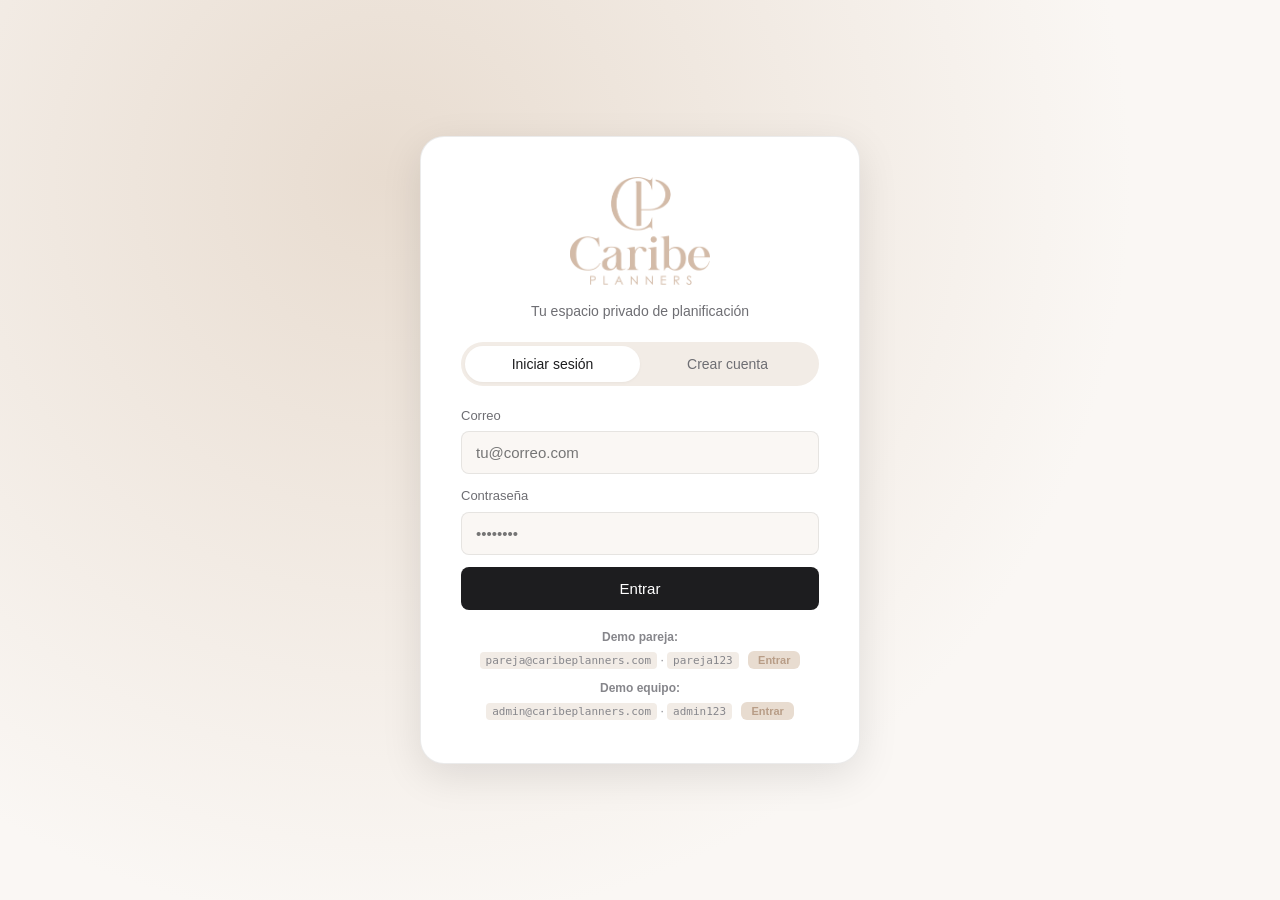
==== index.html @ 8874ba78 "Add files via upload" ====
<!DOCTYPE html>
<html lang="es">
<head>
<meta charset="UTF-8">
<meta name="viewport" content="width=device-width,initial-scale=1.0">
<title>CaribePlanners</title>
<style>
:root{--primary:#D3BBA8;--primary-dark:#B89D87;--primary-light:#E8DCD0;--bg:#FAF7F4;--bg-alt:#F2ECE6;--text:#1D1D1F;--text-sec:#6E6E73;--text-ter:#86868B;--border:rgba(0,0,0,.08);--danger:#FF3B30;--shadow-sm:0 1px 3px rgba(0,0,0,.04);--shadow-lg:0 12px 40px rgba(0,0,0,.1);--radius:16px;--font:-apple-system,BlinkMacSystemFont,'SF Pro Display','Segoe UI',sans-serif;--ease:cubic-bezier(.25,.1,.25,1)}
*{margin:0;padding:0;box-sizing:border-box}
body{font-family:var(--font);background:var(--bg);color:var(--text);-webkit-font-smoothing:antialiased;line-height:1.5}
.hidden{display:none!important}
.auth-wrap{min-height:100vh;display:flex;align-items:center;justify-content:center;padding:24px;background:radial-gradient(circle at 30% 20%,var(--primary-light),var(--bg) 65%)}
.auth-card{background:#fff;border-radius:24px;box-shadow:var(--shadow-lg);padding:40px;width:100%;max-width:440px;border:1px solid var(--border)}
.brand-logo{display:flex;justify-content:center;margin-bottom:16px}
.brand-logo img{max-width:140px;width:100%;height:auto;display:block}
.brand-logo .fb{font-size:22px;font-weight:600;letter-spacing:-.02em;text-align:center}
.brand-logo .fb span{color:var(--primary-dark)}
.tagline{font-size:14px;color:var(--text-sec);text-align:center;margin-bottom:20px}
.tabs{display:flex;background:var(--bg-alt);padding:4px;border-radius:980px;margin-bottom:20px}
.tabs button{flex:1;padding:10px;border:none;background:transparent;border-radius:980px;font-size:14px;font-weight:500;cursor:pointer;color:var(--text-sec);font-family:var(--font);transition:all .25s var(--ease)}
.tabs button.active{background:#fff;color:var(--text);box-shadow:var(--shadow-sm)}
.field{margin-bottom:12px}
.field label{display:block;font-size:13px;font-weight:500;color:var(--text-sec);margin-bottom:6px}
.field input{width:100%;padding:12px 14px;border:1px solid var(--border);border-radius:8px;font-size:15px;font-family:var(--font);background:var(--bg);color:var(--text)}
.field input:focus{outline:none;border-color:var(--primary-dark);box-shadow:0 0 0 3px rgba(211,187,168,.25);background:#fff}
.btn{width:100%;padding:13px;background:var(--text);color:#fff;border:none;border-radius:8px;font-size:15px;font-weight:500;cursor:pointer;font-family:var(--font);transition:.2s}
.btn:hover{transform:translateY(-1px);opacity:.92}
.btn-sec{background:transparent;color:var(--text);border:1px solid var(--border)}
.socials{display:flex;flex-direction:column;gap:10px;margin-bottom:14px}
.btn-soc{display:flex;align-items:center;justify-content:center;gap:10px;width:100%;padding:12px;border:1px solid var(--border);border-radius:8px;background:#fff;color:var(--text);font-size:15px;font-weight:500;font-family:var(--font);cursor:pointer}
.btn-soc:hover{background:var(--bg-alt)}
.btn-soc.apple{background:var(--text);color:#fff;border-color:var(--text)}
.btn-soc.apple:hover{background:#000}
.btn-soc svg{width:18px;height:18px}
.divider{display:flex;align-items:center;gap:12px;margin:14px 0;color:var(--text-ter);font-size:11px;letter-spacing:.08em;text-transform:uppercase}
.divider::before,.divider::after{content:'';flex:1;height:1px;background:var(--border)}
.err{background:#FFEBE9;color:var(--danger);padding:10px 14px;border-radius:8px;font-size:13px;margin-bottom:12px;display:none}
.err.show{display:block}
.hint{text-align:center;font-size:12px;color:var(--text-ter);margin-top:16px;line-height:1.9}
.hint code{background:var(--bg-alt);padding:2px 6px;border-radius:4px;font-family:monospace;font-size:11px}
.hint .demo{background:var(--primary-light);color:var(--primary-dark);border:none;padding:3px 10px;border-radius:6px;font-size:11px;font-weight:600;cursor:pointer;margin-left:6px;font-family:var(--font)}
.shell{display:grid;grid-template-columns:250px 1fr;min-height:100vh}
.side{background:#fff;border-right:1px solid var(--border);padding:24px 16px;position:sticky;top:0;height:100vh;overflow-y:auto}
.side-logo{max-width:140px;display:block;margin:0 auto 20px}
.side-logo-fb{font-size:18px;font-weight:600;text-align:center;margin-bottom:20px;letter-spacing:-.02em}
.side-logo-fb span{color:var(--primary-dark)}
.user-box{background:var(--bg-alt);padding:12px 14px;border-radius:var(--radius);margin-bottom:18px}
.user-box .n{font-size:14px;font-weight:600}
.user-box .e{font-size:12px;color:var(--text-ter);word-break:break-all}
.user-box .r{display:inline-block;margin-top:6px;font-size:11px;padding:2px 8px;border-radius:980px;background:var(--primary-light);color:var(--primary-dark);font-weight:600}
.nav{list-style:none}
.nav button{width:100%;text-align:left;padding:11px 14px;border:none;background:transparent;border-radius:8px;font-size:14px;color:var(--text-sec);cursor:pointer;font-family:var(--font);transition:.2s;margin-bottom:2px;display:flex;align-items:center;gap:10px}
.nav button:hover{background:var(--bg-alt);color:var(--text)}
.nav button.active{background:var(--primary-light);color:var(--primary-dark);font-weight:600}
.logout{margin-top:20px;padding-top:18px;border-top:1px solid var(--border)}
.main{padding:36px 44px;max-width:1200px;width:100%}
.hdr{margin-bottom:28px}
.hdr h1{font-size:30px;font-weight:700;letter-spacing:-.03em;margin-bottom:6px}
.hdr p{color:var(--text-sec);font-size:15px}
.card{background:#fff;border-radius:var(--radius);padding:26px;border:1px solid var(--border);box-shadow:var(--shadow-sm);margin-bottom:18px}
.card h2{font-size:17px;font-weight:600;letter-spacing:-.02em;margin-bottom:18px}
.stats{display:grid;grid-template-columns:repeat(auto-fit,minmax(160px,1fr));gap:14px;margin-bottom:28px}
.stat{background:#fff;padding:18px;border-radius:var(--radius);border:1px solid var(--border)}
.stat .l{font-size:11px;color:var(--text-ter);text-transform:uppercase;letter-spacing:.04em;margin-bottom:6px;font-weight:600}
.stat .v{font-size:26px;font-weight:700;letter-spacing:-.02em}
.stat .v.acc{color:var(--primary-dark)}
.tbl{width:100%;border-collapse:collapse;font-size:14px}
.tbl th{text-align:left;padding:11px 10px;font-size:11px;color:var(--text-ter);text-transform:uppercase;letter-spacing:.04em;border-bottom:1px solid var(--border);font-weight:600}
.tbl td{padding:13px 10px;border-bottom:1px solid var(--border)}
.tbl tr:last-child td{border-bottom:none}
.badge{display:inline-block;padding:3px 10px;border-radius:980px;font-size:11px;font-weight:600}
.empty{text-align:center;padding:36px 20px;color:var(--text-ter);font-size:14px}
.task{display:flex;align-items:center;gap:12px;padding:11px 0;border-bottom:1px solid var(--border)}
.task:last-child{border-bottom:none}
.task input[type=checkbox]{width:18px;height:18px;accent-color:var(--primary-dark);cursor:pointer}
.task.done .t-txt{text-decoration:line-through;color:var(--text-ter)}
.t-txt{flex:1;font-size:14px}
.t-del{background:none;border:none;color:var(--text-ter);cursor:pointer;font-size:16px;padding:4px 8px;border-radius:6px}
.t-del:hover{background:#FFEBE9;color:var(--danger)}
.iform{display:flex;gap:8px;margin-bottom:14px;flex-wrap:wrap}
.iform input,.iform select{flex:1;min-width:130px;padding:10px 14px;border:1px solid var(--border);border-radius:8px;font-size:14px;font-family:var(--font);background:var(--bg);color:var(--text)}
.iform input:focus,.iform select:focus{outline:none;border-color:var(--primary-dark);background:#fff}
.iform button{padding:10px 18px;background:var(--text);color:#fff;border:none;border-radius:8px;font-size:14px;font-weight:500;cursor:pointer;font-family:var(--font)}
.tools-grid{display:grid;grid-template-columns:repeat(auto-fit,minmax(220px,1fr));gap:14px}
.tool{background:#fff;padding:22px;border-radius:var(--radius);border:1px solid var(--border);cursor:pointer;transition:.3s var(--ease);text-align:left}
.tool:hover{transform:translateY(-4px);box-shadow:var(--shadow-lg)}
.tool .ico{width:44px;height:44px;background:var(--primary-light);border-radius:12px;display:flex;align-items:center;justify-content:center;font-size:20px;margin-bottom:14px}
.tool h3{font-size:15px;font-weight:600;margin-bottom:4px}
.tool p{font-size:13px;color:var(--text-sec);line-height:1.5}
.toast{position:fixed;bottom:24px;left:50%;transform:translateX(-50%) translateY(120px);background:var(--text);color:#fff;padding:12px 24px;border-radius:980px;font-size:14px;box-shadow:var(--shadow-lg);transition:transform .4s var(--ease);z-index:9999;pointer-events:none}
.toast.show{transform:translateX(-50%) translateY(0)}
@media(max-width:900px){.shell{grid-template-columns:1fr}.side{position:relative;height:auto;border-right:none;border-bottom:1px solid var(--border)}.main{padding:20px}.auth-card{padding:28px 22px}}
</style>
</head>
<body>

<!-- ================= LOGIN ================= -->
<div id="authView" class="auth-wrap">
  <div class="auth-card">
    <div class="brand-logo">
      <img src="caribeplanners.png" alt="CaribePlanners" onerror="this.style.display='none';this.nextElementSibling.style.display='block'">
      <div class="fb" style="display:none">Caribe<span>Planners</span></div>
    </div>
    <p class="tagline">Tu espacio privado de planificación</p>

    <div class="tabs">
      <button id="tabLogin" class="active" type="button">Iniciar sesión</button>
      <button id="tabReg" type="button">Crear cuenta</button>
    </div>

    <div id="errBox" class="err"></div>

    <form id="loginForm">
      <div class="field"><label>Correo</label><input type="email" id="logEmail" required placeholder="tu@correo.com"></div>
      <div class="field"><label>Contraseña</label><input type="password" id="logPass" required placeholder="••••••••"></div>
      <button type="submit" class="btn">Entrar</button>
    </form>

    <form id="regForm" class="hidden">
      <div class="socials">
        <button type="button" class="btn-soc" id="gBtn">
          <svg viewBox="0 0 48 48"><path fill="#FFC107" d="M43.6 20.5H42V20H24v8h11.3C33.7 32.9 29.3 36 24 36c-6.6 0-12-5.4-12-12s5.4-12 12-12c3.1 0 5.8 1.2 7.9 3.1l5.7-5.7C34.1 6.1 29.3 4 24 4 12.9 4 4 12.9 4 24s8.9 20 20 20 20-8.9 20-20c0-1.3-.1-2.3-.4-3.5z"/><path fill="#FF3D00" d="M6.3 14.7l6.6 4.8C14.7 15.1 18.9 12 24 12c3.1 0 5.8 1.2 7.9 3.1l5.7-5.7C34.1 6.1 29.3 4 24 4 16.3 4 9.7 8.3 6.3 14.7z"/><path fill="#4CAF50" d="M24 44c5.2 0 9.9-2 13.4-5.2l-6.2-5.2C29.2 35.1 26.7 36 24 36c-5.3 0-9.7-3.1-11.3-7.6l-6.5 5C9.6 39.6 16.2 44 24 44z"/><path fill="#1976D2" d="M43.6 20.5H42V20H24v8h11.3c-.8 2.2-2.2 4.1-4.1 5.6l6.2 5.2C36.9 39.2 44 34 44 24c0-1.3-.1-2.3-.4-3.5z"/></svg>
          Continuar con Google
        </button>
        <button type="button" class="btn-soc apple" id="aBtn">
          <svg viewBox="0 0 24 24" fill="currentColor"><path d="M17.05 20.28c-.98.95-2.05.8-3.08.35-1.09-.46-2.09-.48-3.24 0-1.44.62-2.2.44-3.06-.35C2.79 15.25 3.51 7.59 9.05 7.31c1.35.07 2.29.74 3.08.8 1.18-.24 2.31-.93 3.57-.84 1.51.12 2.65.72 3.4 1.8-3.12 1.87-2.38 5.98.48 7.13-.57 1.5-1.31 2.99-2.54 4.09zM12.03 7.25c-.15-2.23 1.66-4.07 3.74-4.25.29 2.58-2.34 4.5-3.74 4.25z"/></svg>
          Continuar con Apple
        </button>
      </div>
      <div class="divider">o con email</div>
      <div class="field"><label>Nombre</label><input type="text" id="regName" required placeholder="Ana y Carlos"></div>
      <div class="field"><label>Correo</label><input type="email" id="regEmail" required placeholder="tu@correo.com"></div>
      <div class="field"><label>Contraseña</label><input type="password" id="regPass" required minlength="6" placeholder="Mínimo 6 caracteres"></div>
      <button type="submit" class="btn">Crear cuenta</button>
    </form>

    <p class="hint">
      <strong>Demo pareja:</strong><br>
      <code>pareja@caribeplanners.com</code> · <code>pareja123</code>
      <button class="demo" type="button" onclick="quickLogin('pareja@caribeplanners.com','pareja123')">Entrar</button><br>
      <strong style="display:inline-block;margin-top:6px">Demo equipo:</strong><br>
      <code>admin@caribeplanners.com</code> · <code>admin123</code>
      <button class="demo" type="button" onclick="quickLogin('admin@caribeplanners.com','admin123')">Entrar</button>
    </p>
  </div>
</div>

<!-- ================= APP ================= -->
<div id="appView" class="shell hidden">
  <aside class="side">
    <img src="caribeplanners.png" alt="CaribePlanners" class="side-logo" onerror="this.style.display='none';this.nextElementSibling.style.display='block'">
    <div class="side-logo-fb" style="display:none">Caribe<span>Planners</span></div>
    <div class="user-box">
      <div class="n" id="uName">—</div>
      <div class="e" id="uEmail">—</div>
      <span class="r" id="uRole">—</span>
    </div>
    <ul class="nav" id="navList"></ul>
    <div class="logout"><button class="btn btn-sec" id="logoutBtn">Cerrar sesión</button></div>
  </aside>

  <main class="main">
    <div class="hdr"><h1 id="pgTitle">—</h1><p id="pgSub">—</p></div>

    <section id="v-inicio" class="hidden">
      <div class="stats">
        <div class="stat"><div class="l">Tareas pendientes</div><div class="v" id="sTasks">0</div></div>
        <div class="stat"><div class="l">Invitados</div><div class="v" id="sGuests">0</div></div>
        <div class="stat"><div class="l">Confirmados</div><div class="v acc" id="sConf">0</div></div>
        <div class="stat"><div class="l">Presupuesto</div><div class="v" id="sBudget">0 €</div></div>
      </div>
      <div class="card">
        <h2>Herramientas destacadas</h2>
        <div class="tools-grid" id="toolsGrid"></div>
      </div>
      <div class="card">
        <h2>Datos de la boda</h2>
        <div id="wedInfo" class="empty">Aún no habéis rellenado los datos.</div>
        <form id="wedForm" style="display:grid;gap:12px;grid-template-columns:1fr 1fr;margin-top:16px">
          <div class="field"><label>Novio/a 1</label><input id="wA" required></div>
          <div class="field"><label>Novio/a 2</label><input id="wB" required></div>
          <div class="field"><label>Fecha</label><input type="date" id="wDate" required></div>
          <div class="field"><label>Lugar</label><input id="wLoc" required placeholder="Cartagena, Colombia"></div>
          <button class="btn" style="grid-column:1/-1">Guardar datos</button>
        </form>
      </div>
    </section>

    <section id="v-tareas" class="hidden">
      <div class="card">
        <h2>Lista de tareas</h2>
        <form class="iform" id="taskForm">
          <input id="newTask" placeholder="Añadir nueva tarea..." required>
          <button>Añadir</button>
        </form>
        <div id="taskList"></div>
      </div>
    </section>

    <section id="v-invitados" class="hidden">
      <div class="card">
        <h2>Lista de invitados</h2>
        <form class="iform" id="guestForm">
          <input id="gName" placeholder="Nombre" required>
          <input id="gEmail" type="email" placeholder="Correo (opcional)">
          <button>Añadir</button>
        </form>
        <table class="tbl" id="guestTbl"><thead><tr><th>Nombre</th><th>Correo</th><th>RSVP</th><th></th></tr></thead><tbody></tbody></table>
      </div>
    </section>

    <section id="v-presupuesto" class="hidden">
      <div class="card">
        <h2>Presupuesto</h2>
        <form class="iform" id="budgetForm">
          <input id="bConcept" placeholder="Concepto" required>
          <input id="bAmount" type="number" min="0" step="0.01" placeholder="Importe €" required>
          <button>Añadir</button>
        </form>
        <table class="tbl" id="budgetTbl"><thead><tr><th>Concepto</th><th>Importe</th><th>Estado</th><th></th></tr></thead><tbody></tbody></table>
      </div>
    </section>

    <section id="v-mesas" class="hidden">
      <div class="card">
        <h2>Plano de mesas</h2>
        <p style="color:var(--text-sec);font-size:14px;margin-bottom:14px">Asigna cada invitado a una mesa.</p>
        <form class="iform" id="tableForm">
          <input id="mName" placeholder="Nombre de mesa (ej. Mesa 1)" required>
          <button>Añadir mesa</button>
        </form>
        <div id="tablesWrap" style="display:grid;grid-template-columns:repeat(auto-fill,minmax(220px,1fr));gap:14px"></div>
      </div>
    </section>

    <section id="v-cronograma" class="hidden">
      <div class="card">
        <h2>Cronograma del día</h2>
        <form class="iform" id="cronForm">
          <input id="cronTime" type="time" required style="max-width:130px">
          <input id="cronWhat" placeholder="Actividad (ej. Ceremonia)" required>
          <button>Añadir</button>
        </form>
        <div id="cronList"></div>
      </div>
    </section>

    <section id="v-web" class="hidden">
      <div class="card">
        <h2>Web de boda</h2>
        <p style="color:var(--text-sec);font-size:14px;margin-bottom:14px">Vuestra web pública estará en:</p>
        <div style="background:var(--bg-alt);padding:14px;border-radius:8px;font-family:monospace;font-size:14px;word-break:break-all" id="wedUrl">caribeplanners.com/boda/—</div>
      </div>
    </section>

    <section id="v-fotos" class="hidden">
      <div class="card">
        <h2>Álbum compartido</h2>
        <p style="color:var(--text-sec);font-size:14px">Los invitados podrán subir fotos tras el gran día.</p>
      </div>
    </section>

    <section id="v-admin" class="hidden">
      <div class="stats">
        <div class="stat"><div class="l">Parejas</div><div class="v" id="aP">0</div></div>
        <div class="stat"><div class="l">Bodas</div><div class="v acc" id="aW">0</div></div>
        <div class="stat"><div class="l">Tareas</div><div class="v" id="aT">0</div></div>
        <div class="stat"><div class="l">Invitados</div><div class="v" id="aG">0</div></div>
      </div>
      <div class="card">
        <h2>Parejas registradas</h2>
        <table class="tbl" id="adminTbl"><thead><tr><th>Pareja</th><th>Correo</th><th>Boda</th></tr></thead><tbody></tbody></table>
      </div>
    </section>
  </main>
</div>

<div id="toast" class="toast"></div>
<script>
/* ==================== DATOS ==================== */
const K={users:'cp_u',sess:'cp_s',wed:'cp_w',tasks:'cp_t',guests:'cp_g',budget:'cp_b',tables:'cp_m',cron:'cp_c'};
const uid=()=>Math.random().toString(36).slice(2,10);
const now=()=>new Date().toISOString();
const read=(k,f=[])=>{try{return JSON.parse(localStorage.getItem(k))??f}catch{return f}};
const write=(k,v)=>localStorage.setItem(k,JSON.stringify(v));
const hash=s=>{let h=0;for(let i=0;i<s.length;i++){h=((h<<5)-h)+s.charCodeAt(i);h|=0}return 'h'+Math.abs(h).toString(36)};

/* ==================== AUTH ==================== */
const Auth={
  register({name,email,password,role='couple'}){
    const u=read(K.users);
    if(u.find(x=>x.email.toLowerCase()===email.toLowerCase()))throw new Error('Este correo ya está registrado');
    const user={id:uid(),name:name.trim(),email:email.trim().toLowerCase(),password:hash(password),role,createdAt:now()};
    u.push(user);write(K.users,u);return user;
  },
  login(email,password){
    const u=read(K.users).find(x=>x.email.toLowerCase()===email.toLowerCase()&&x.password===hash(password));
    if(!u)throw new Error('Correo o contraseña incorrectos');
    write(K.sess,{userId:u.id,at:now()});return u;
  },
  current(){const s=read(K.sess,null);if(!s)return null;return read(K.users).find(u=>u.id===s.userId)||null},
  logout(){localStorage.removeItem(K.sess)}
};

/* ==================== WEDDINGS ==================== */
const Weddings={
  forUser:userId=>read(K.wed).find(w=>w.ownerId===userId)||null,
  create:(userId,d={})=>{
    const a=read(K.wed);
    const w={id:uid(),ownerId:userId,partnerA:d.partnerA||'',partnerB:d.partnerB||'',date:d.date||'',location:d.location||'',createdAt:now()};
    a.push(w);write(K.wed,a);return w;
  },
  update:(id,patch)=>{const a=read(K.wed);const w=a.find(x=>x.id===id);if(w)Object.assign(w,patch);write(K.wed,a);return w},
  all:()=>read(K.wed)
};

/* ==================== TASKS ==================== */
const Tasks={
  forWedding:id=>read(K.tasks).filter(t=>t.weddingId===id),
  add:(wid,text)=>{const a=read(K.tasks);a.push({id:uid(),weddingId:wid,text,done:false});write(K.tasks,a)},
  toggle:id=>{const a=read(K.tasks);const t=a.find(x=>x.id===id);if(t){t.done=!t.done;write(K.tasks,a)}},
  remove:id=>write(K.tasks,read(K.tasks).filter(t=>t.id!==id)),
  all:()=>read(K.tasks)
};

/* ==================== GUESTS ==================== */
const Guests={
  forWedding:id=>read(K.guests).filter(g=>g.weddingId===id),
  add:(wid,d)=>{const a=read(K.guests);a.push({id:uid(),weddingId:wid,name:d.name,email:d.email||'',rsvp:'pendiente',tableId:null});write(K.guests,a)},
  setRsvp:(id,r)=>{const a=read(K.guests);const g=a.find(x=>x.id===id);if(g){g.rsvp=r;write(K.guests,a)}},
  setTable:(id,tid)=>{const a=read(K.guests);const g=a.find(x=>x.id===id);if(g){g.tableId=tid;write(K.guests,a)}},
  remove:id=>write(K.guests,read(K.guests).filter(g=>g.id!==id)),
  all:()=>read(K.guests)
};

/* ==================== BUDGET ==================== */
const Budget={
  forWedding:id=>read(K.budget).filter(b=>b.weddingId===id),
  add:(wid,d)=>{const a=read(K.budget);a.push({id:uid(),weddingId:wid,concept:d.concept,amount:Number(d.amount)||0,paid:false});write(K.budget,a)},
  toggle:id=>{const a=read(K.budget);const b=a.find(x=>x.id===id);if(b){b.paid=!b.paid;write(K.budget,a)}},
  remove:id=>write(K.budget,read(K.budget).filter(b=>b.id!==id)),
  all:()=>read(K.budget)
};

/* ==================== TABLES ==================== */
const Tables={
  forWedding:id=>read(K.tables).filter(t=>t.weddingId===id),
  add:(wid,name)=>{const a=read(K.tables);a.push({id:uid(),weddingId:wid,name});write(K.tables,a)},
  remove:id=>write(K.tables,read(K.tables).filter(t=>t.id!==id))
};

/* ==================== CRON ==================== */
const Cron={
  forWedding:id=>read(K.cron).filter(c=>c.weddingId===id).sort((a,b)=>a.time.localeCompare(b.time)),
  add:(wid,time,what)=>{const a=read(K.cron);a.push({id:uid(),weddingId:wid,time,what});write(K.cron,a)},
  remove:id=>write(K.cron,read(K.cron).filter(c=>c.id!==id))
};

/* ==================== SEED ==================== */
(function seed(){
  const users=read(K.users);
  if(!users.find(u=>u.role==='admin')){
    users.push({id:'admin-root',name:'Equipo CaribePlanners',email:'admin@caribeplanners.com',password:hash('admin123'),role:'admin',createdAt:now()});
  }
  let couple=users.find(u=>u.email==='pareja@caribeplanners.com');
  if(!couple){
    couple={id:'couple-demo',name:'Ana y Carlos',email:'pareja@caribeplanners.com',password:hash('pareja123'),role:'couple',createdAt:now()};
    users.push(couple);
  }
  write(K.users,users);
  if(!read(K.wed).find(w=>w.ownerId===couple.id)){
    Weddings.create(couple.id,{partnerA:'Ana',partnerB:'Carlos',date:'2026-12-12',location:'Cartagena, Colombia'});
  }
})();

/* ==================== UI HELPERS ==================== */
const $=id=>document.getElementById(id);
function toast(msg){
  const t=$('toast');
  t.textContent=msg;
  t.classList.add('show');
  clearTimeout(t._t);
  t._t=setTimeout(()=>t.classList.remove('show'),2200);
}

/* ==================== VISTAS ==================== */
const CoupleViews={
  inicio:      {title:'Bienvenidos',    subtitle:'Todas vuestras herramientas en un solo lugar.'},
  tareas:      {title:'Tareas',         subtitle:'Organizad lo que queda por hacer.'},
  invitados:   {title:'Invitados',      subtitle:'Lista y confirmaciones en tiempo real.'},
  presupuesto: {title:'Presupuesto',    subtitle:'Control de gastos y estado de pagos.'},
  mesas:       {title:'Plano de mesas', subtitle:'Distribución de invitados por mesa.'},
  cronograma:  {title:'Cronograma',     subtitle:'Programa del día de la boda.'},
  web:         {title:'Web de boda',    subtitle:'Vuestra web pública personalizada.'}
};
const AdminViews={admin:{title:'Panel del equipo',subtitle:'Todas las parejas registradas.'}};

let currentUser=null, currentWedding=null, currentView='inicio';

/* ==================== NAV ==================== */
function renderNav(){
  const nav=$('navList');
  nav.innerHTML='';
  const views=currentUser.role==='admin'?AdminViews:CoupleViews;
  const icons={inicio:'🏠',tareas:'✅',invitados:'👥',presupuesto:'💰',mesas:'🪑',cronograma:'📅',web:'🌐',admin:'📊'};
  Object.entries(views).forEach(([key,v])=>{
    const li=document.createElement('li');
    const btn=document.createElement('button');
    btn.type='button';
    btn.innerHTML='<span>'+(icons[key]||'•')+'</span> '+v.title;
    if(key===currentView)btn.classList.add('active');
    btn.addEventListener('click',()=>showView(key));
    li.appendChild(btn);
    nav.appendChild(li);
  });
}

function showView(key){
  const views=currentUser.role==='admin'?AdminViews:CoupleViews;
  const v=views[key];
  if(!v)return;
  currentView=key;
  document.querySelectorAll('main > section').forEach(s=>s.classList.add('hidden'));
  const target=$('v-'+key);
  if(target)target.classList.remove('hidden');
  $('pgTitle').textContent=v.title;
  $('pgSub').textContent=v.subtitle;
  document.querySelectorAll('.nav button').forEach(b=>{
    b.classList.toggle('active',b.textContent.includes(v.title));
  });
  renderCurrent();
}

function renderCurrent(){
  if(currentUser.role==='admin'){renderAdmin();return}
  switch(currentView){
    case 'inicio':      renderInicio(); break;
    case 'tareas':      renderTareas(); break;
    case 'invitados':   renderInvitados(); break;
    case 'presupuesto': renderPresupuesto(); break;
    case 'mesas':       renderMesas(); break;
    case 'cronograma':  renderCronograma(); break;
    case 'web':         renderWeb(); break;
  }
}

/* ==================== VISTA: INICIO ==================== */
function renderInicio(){
  if(!currentWedding)return;
  const tasks=Tasks.forWedding(currentWedding.id);
  const guests=Guests.forWedding(currentWedding.id);
  const budget=Budget.forWedding(currentWedding.id);

  $('sTasks').textContent=tasks.filter(t=>!t.done).length;
  $('sGuests').textContent=guests.length;
  $('sConf').textContent=guests.filter(g=>g.rsvp==='confirmado').length;
  $('sBudget').textContent=budget.reduce((s,b)=>s+b.amount,0).toFixed(0)+' €';

  const tools=[
    {k:'invitados',   ico:'👥', t:'Invitados',   d:'Lista, RSVP y contacto.'},
    {k:'presupuesto', ico:'💰', t:'Presupuesto', d:'Gastos y pagos.'},
    {k:'tareas',      ico:'✅', t:'Tareas',      d:'Checklist con plazos.'},
    {k:'mesas',       ico:'🪑', t:'Mesas',       d:'Distribución del banquete.'},
    {k:'cronograma',  ico:'📅', t:'Cronograma',  d:'Programa del día.'},
    {k:'web',         ico:'🌐', t:'Web',         d:'Vuestra web pública.'}
  ];
  const grid=$('toolsGrid');
  grid.innerHTML='';
  tools.forEach(t=>{
    const d=document.createElement('div');
    d.className='tool';
    d.innerHTML='<div class="ico">'+t.ico+'</div><h3>'+t.t+'</h3><p>'+t.d+'</p>';
    d.addEventListener('click',()=>showView(t.k));
    grid.appendChild(d);
  });

  const info=$('wedInfo');
  if(currentWedding.partnerA&&currentWedding.partnerB){
    info.classList.remove('empty');
    info.innerHTML='<p style="font-size:17px;font-weight:600;margin-bottom:4px">'+
      currentWedding.partnerA+' &amp; '+currentWedding.partnerB+'</p>'+
      '<p style="color:var(--text-sec);font-size:14px">'+
      (currentWedding.date||'Fecha por definir')+' · '+
      (currentWedding.location||'Lugar por definir')+'</p>';
  }
  $('wA').value=currentWedding.partnerA||'';
  $('wB').value=currentWedding.partnerB||'';
  $('wDate').value=currentWedding.date||'';
  $('wLoc').value=currentWedding.location||'';
}

/* ==================== VISTA: TAREAS ==================== */
function renderTareas(){
  const list=$('taskList');
  const items=Tasks.forWedding(currentWedding.id);
  if(!items.length){list.innerHTML='<div class="empty">Aún no hay tareas.</div>';return}
  list.innerHTML='';
  items.forEach(t=>{
    const row=document.createElement('div');
    row.className='task'+(t.done?' done':'');
    row.innerHTML='<input type="checkbox" '+(t.done?'checked':'')+
      '><span class="t-txt"></span>'+
      '<button type="button" class="t-del">×</button>';
    row.querySelector('.t-txt').textContent=t.text;
    row.querySelector('input').addEventListener('change',()=>{Tasks.toggle(t.id);renderTareas();});
    row.querySelector('.t-del').addEventListener('click',()=>{Tasks.remove(t.id);renderTareas();});
    list.appendChild(row);
  });
}

/* ==================== VISTA: INVITADOS ==================== */
function renderInvitados(){
  const tbody=$('guestTbl').querySelector('tbody');
  const items=Guests.forWedding(currentWedding.id);
  tbody.innerHTML='';
  if(!items.length){
    tbody.innerHTML='<tr><td colspan="4" class="empty">Aún no hay invitados.</td></tr>';
    return;
  }
  items.forEach(g=>{
    const tr=document.createElement('tr');
    const td1=document.createElement('td');td1.textContent=g.name;
    const td2=document.createElement('td');td2.textContent=g.email||'—';
    const td3=document.createElement('td');
    const sel=document.createElement('select');
    sel.style.cssText='padding:4px 8px;border-radius:6px;border:1px solid var(--border);font-size:12px';
    ['pendiente','confirmado','rechazado'].forEach(v=>{
      const o=document.createElement('option');o.value=v;o.textContent=v;
      if(g.rsvp===v)o.selected=true;sel.appendChild(o);
    });
    sel.addEventListener('change',()=>{Guests.setRsvp(g.id,sel.value);});
    td3.appendChild(sel);
    const td4=document.createElement('td');
    const del=document.createElement('button');
    del.type='button';del.className='t-del';del.textContent='×';
    del.addEventListener('click',()=>{Guests.remove(g.id);renderInvitados();});
    td4.appendChild(del);
    tr.append(td1,td2,td3,td4);
    tbody.appendChild(tr);
  });
}

/* ==================== VISTA: PRESUPUESTO ==================== */
function renderPresupuesto(){
  const tbody=$('budgetTbl').querySelector('tbody');
  const items=Budget.forWedding(currentWedding.id);
  tbody.innerHTML='';
  if(!items.length){
    tbody.innerHTML='<tr><td colspan="4" class="empty">Sin conceptos.</td></tr>';
    return;
  }
  items.forEach(b=>{
    const tr=document.createElement('tr');
    const td1=document.createElement('td');td1.textContent=b.concept;
    const td2=document.createElement('td');td2.textContent=b.amount.toFixed(2)+' €';
    const td3=document.createElement('td');
    td3.innerHTML='<span class="badge" style="background:'+(b.paid?'#E3F5E9':'#FFF0E5')+
      ';color:'+(b.paid?'#1E7A3E':'#B85C00')+'">'+(b.paid?'Pagado':'Pendiente')+'</span>';
    const td4=document.createElement('td');
    const tog=document.createElement('button');
    tog.type='button';tog.className='t-del';tog.textContent=b.paid?'↺':'✓';
    tog.addEventListener('click',()=>{Budget.toggle(b.id);renderPresupuesto();});
    const del=document.createElement('button');
    del.type='button';del.className='t-del';del.textContent='×';
    del.addEventListener('click',()=>{Budget.remove(b.id);renderPresupuesto();});
    td4.append(tog,del);
    tr.append(td1,td2,td3,td4);
    tbody.appendChild(tr);
  });
}

/* ==================== VISTA: MESAS ==================== */
function renderMesas(){
  const wrap=$('tablesWrap');
  wrap.innerHTML='';
  const tables=Tables.forWedding(currentWedding.id);
  const guests=Guests.forWedding(currentWedding.id);
  if(!tables.length){
    wrap.innerHTML='<div class="empty">Aún no hay mesas. Añade la primera arriba.</div>';
    return;
  }
  tables.forEach(t=>{
    const card=document.createElement('div');
    card.style.cssText='background:var(--bg);padding:14px;border-radius:var(--radius);border:1px solid var(--border)';
    const head=document.createElement('div');
    head.style.cssText='display:flex;justify-content:space-between;align-items:center;margin-bottom:10px';
    const title=document.createElement('strong');
    title.textContent=t.name;
    const del=document.createElement('button');
    del.type='button';del.className='t-del';del.textContent='×';
    del.addEventListener('click',()=>{Tables.remove(t.id);renderMesas();});
    head.append(title,del);
    card.appendChild(head);

    const sel=document.createElement('select');
    sel.style.cssText='width:100%;padding:8px;border-radius:6px;border:1px solid var(--border);font-size:13px;background:#fff';
    const o0=document.createElement('option');o0.value='';o0.textContent='— Añadir invitado —';
    sel.appendChild(o0);
    guests.forEach(g=>{
      if(g.tableId===t.id)return;
      const o=document.createElement('option');o.value=g.id;o.textContent=g.name;
      sel.appendChild(o);
    });
    sel.addEventListener('change',()=>{
      if(sel.value){Guests.setTable(sel.value,t.id);renderMesas();}
    });
    card.appendChild(sel);

    const list=document.createElement('div');
    list.style.cssText='margin-top:10px;font-size:13px;color:var(--text-sec)';
    const seated=guests.filter(g=>g.tableId===t.id);
    if(!seated.length){list.textContent='Sin invitados asignados';}
    else{
      seated.forEach(g=>{
        const row=document.createElement('div');
        row.style.cssText='display:flex;justify-content:space-between;padding:4px 0';
        const n=document.createElement('span');n.textContent='• '+g.name;
        const x=document.createElement('button');
        x.type='button';x.className='t-del';x.textContent='×';
        x.addEventListener('click',()=>{Guests.setTable(g.id,null);renderMesas();});
        row.append(n,x);
        list.appendChild(row);
      });
    }
    card.appendChild(list);
    wrap.appendChild(card);
  });
}

/* ==================== VISTA: CRONOGRAMA ==================== */
function renderCronograma(){
  const list=$('cronList');
  const items=Cron.forWedding(currentWedding.id);
  list.innerHTML='';
  if(!items.length){
    list.innerHTML='<div class="empty">Aún no hay actividades.</div>';
    return;
  }
  items.forEach(c=>{
    const row=document.createElement('div');
    row.className='task';
    row.innerHTML='<strong style="min-width:60px;color:var(--primary-dark)">'+c.time+'</strong>'+
      '<span class="t-txt"></span>'+
      '<button type="button" class="t-del">×</button>';
    row.querySelector('.t-txt').textContent=c.what;
    row.querySelector('.t-del').addEventListener('click',()=>{Cron.remove(c.id);renderCronograma();});
    list.appendChild(row);
  });
}

/* ==================== VISTA: WEB ==================== */
function renderWeb(){
  const slug=((currentWedding.partnerA+'-'+currentWedding.partnerB)||'vuestra-boda')
    .toLowerCase().replace(/[^a-z0-9]+/g,'-').replace(/^-|-$/g,'');
  $('wedUrl').textContent='caribeplanners.com/boda/'+slug;
}

/* ==================== VISTA: ADMIN ==================== */
function renderAdmin(){
  const users=read(K.users).filter(u=>u.role==='couple');
  $('aP').textContent=users.length;
  $('aW').textContent=Weddings.all().length;
  $('aT').textContent=Tasks.all().length;
  $('aG').textContent=Guests.all().length;

  const tbody=$('adminTbl').querySelector('tbody');
  tbody.innerHTML='';
  if(!users.length){
    tbody.innerHTML='<tr><td colspan="3" class="empty">Sin parejas.</td></tr>';
    return;
  }
  users.forEach(u=>{
    const w=Weddings.forUser(u.id);
    const tr=document.createElement('tr');
    const td1=document.createElement('td');td1.textContent=u.name;
    const td2=document.createElement('td');td2.textContent=u.email;
    const td3=document.createElement('td');
    td3.textContent=w&&w.partnerA?(w.partnerA+' & '+w.partnerB):'—';
    tr.append(td1,td2,td3);
    tbody.appendChild(tr);
  });
}

/* ==================== APP INIT ==================== */
function startApp(user){
  currentUser=user;
  currentWedding=user.role==='couple'?Weddings.forUser(user.id):null;
  if(user.role==='couple'&&!currentWedding)currentWedding=Weddings.create(user.id);
  $('authView').classList.add('hidden');
  $('appView').classList.remove('hidden');
  $('uName').textContent=user.name;
  $('uEmail').textContent=user.email;
  $('uRole').textContent=user.role==='admin'?'Equipo':'Pareja';
  currentView=user.role==='admin'?'admin':'inicio';
  renderNav();
  showView(currentView);
}

/* ==================== ERRORES ==================== */
function showErr(msg){const b=$('errBox');b.textContent=msg;b.classList.add('show')}
function hideErr(){$('errBox').classList.remove('show')}

/* ==================== LOGIN ==================== */
$('loginForm').addEventListener('submit',function(e){
  e.preventDefault();
  hideErr();
  try{
    const u=Auth.login($('logEmail').value,$('logPass').value);
    startApp(u);
  }catch(err){showErr(err.message)}
});

/* ==================== REGISTRO ==================== */
$('regForm').addEventListener('submit',function(e){
  e.preventDefault();
  hideErr();
  try{
    const u=Auth.register({
      name:$('regName').value,
      email:$('regEmail').value,
      password:$('regPass').value
    });
    Auth.login(u.email,$('regPass').value);
    startApp(u);
  }catch(err){showErr(err.message)}
});

/* ==================== TABS ==================== */
$('tabLogin').addEventListener('click',function(){
  $('tabLogin').classList.add('active');
  $('tabReg').classList.remove('active');
  $('loginForm').classList.remove('hidden');
  $('regForm').classList.add('hidden');
  hideErr();
});
$('tabReg').addEventListener('click',function(){
  $('tabReg').classList.add('active');
  $('tabLogin').classList.remove('active');
  $('regForm').classList.remove('hidden');
  $('loginForm').classList.add('hidden');
  hideErr();
});

/* ==================== BOTONES SOCIALES ==================== */
$('gBtn').addEventListener('click',()=>toast('Google OAuth requiere backend. Usa el registro por email.'));
$('aBtn').addEventListener('click',()=>toast('Apple Sign In requiere backend. Usa el registro por email.'));

/* ==================== LOGOUT ==================== */
$('logoutBtn').addEventListener('click',function(){
  Auth.logout();
  currentUser=null;currentWedding=null;currentView='inicio';
  $('appView').classList.add('hidden');
  $('authView').classList.remove('hidden');
  $('loginForm').reset();
  $('regForm').reset();
});

/* ==================== QUICK LOGIN ==================== */
window.quickLogin=function(email,password){
  hideErr();
  try{
    const u=Auth.login(email,password);
    startApp(u);
  }catch(err){showErr(err.message)}
};

/* ==================== FORMULARIOS INTERNOS ==================== */
$('wedForm').addEventListener('submit',function(e){
  e.preventDefault();
  Weddings.update(currentWedding.id,{
    partnerA:$('wA').value,
    partnerB:$('wB').value,
    date:$('wDate').value,
    location:$('wLoc').value
  });
  currentWedding=Weddings.forUser(currentUser.id);
  renderInicio();
  toast('Datos guardados');
});

$('taskForm').addEventListener('submit',function(e){
  e.preventDefault();
  Tasks.add(currentWedding.id,$('newTask').value.trim());
  $('newTask').value='';
  renderTareas();
});

$('guestForm').addEventListener('submit',function(e){
  e.preventDefault();
  Guests.add(currentWedding.id,{name:$('gName').value,email:$('gEmail').value});
  $('gName').value='';$('gEmail').value='';
  renderInvitados();
});

$('budgetForm').addEventListener('submit',function(e){
  e.preventDefault();
  Budget.add(currentWedding.id,{concept:$('bConcept').value,amount:$('bAmount').value});
  $('bConcept').value='';$('bAmount').value='';
  renderPresupuesto();
});

$('tableForm').addEventListener('submit',function(e){
  e.preventDefault();
  Tables.add(currentWedding.id,$('mName').value.trim());
  $('mName').value='';
  renderMesas();
});

$('cronForm').addEventListener('submit',function(e){
  e.preventDefault();
  Cron.add(currentWedding.id,$('cronTime').value,$('cronWhat').value.trim());
  $('cronTime').value='';$('cronWhat').value='';
  renderCronograma();
});

/* ==================== AUTO LOGIN ==================== */
(function init(){
  const u=Auth.current();
  if(u)startApp(u);
})();
</script>
</body>
</html>
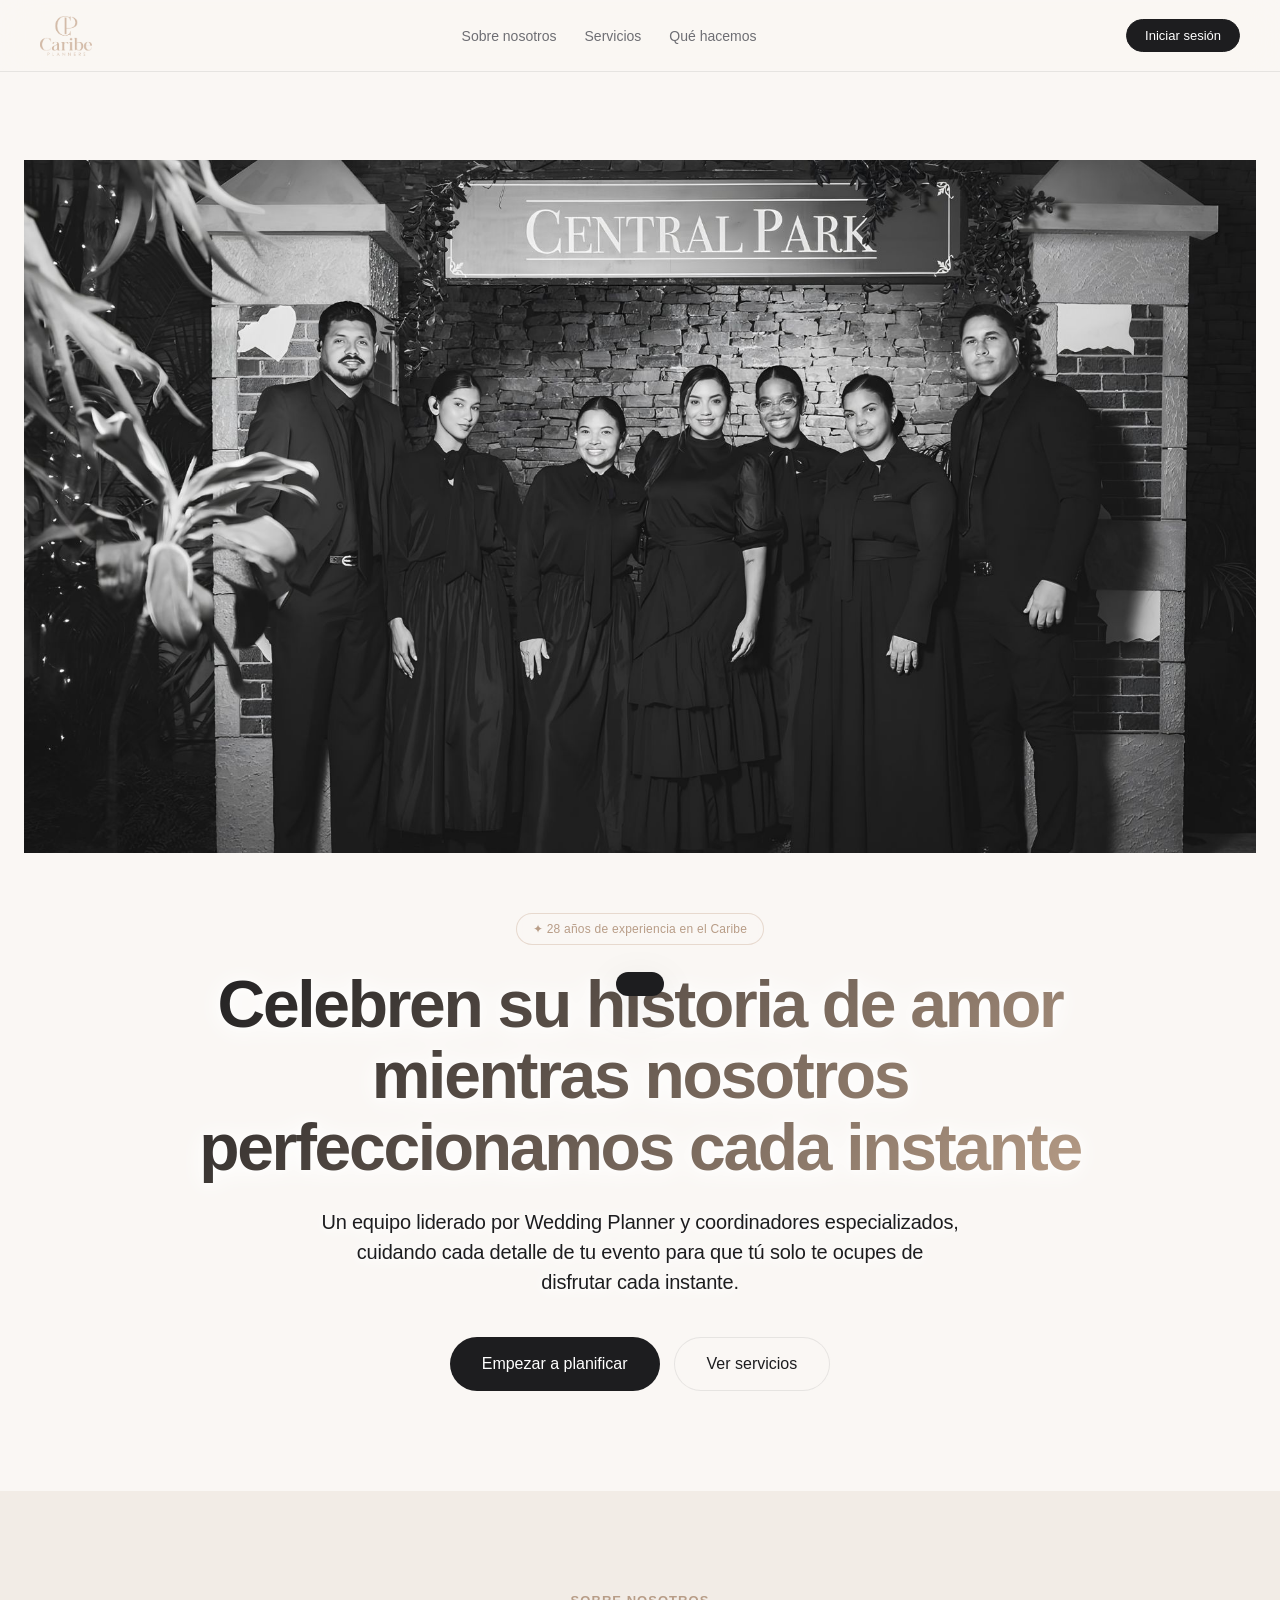
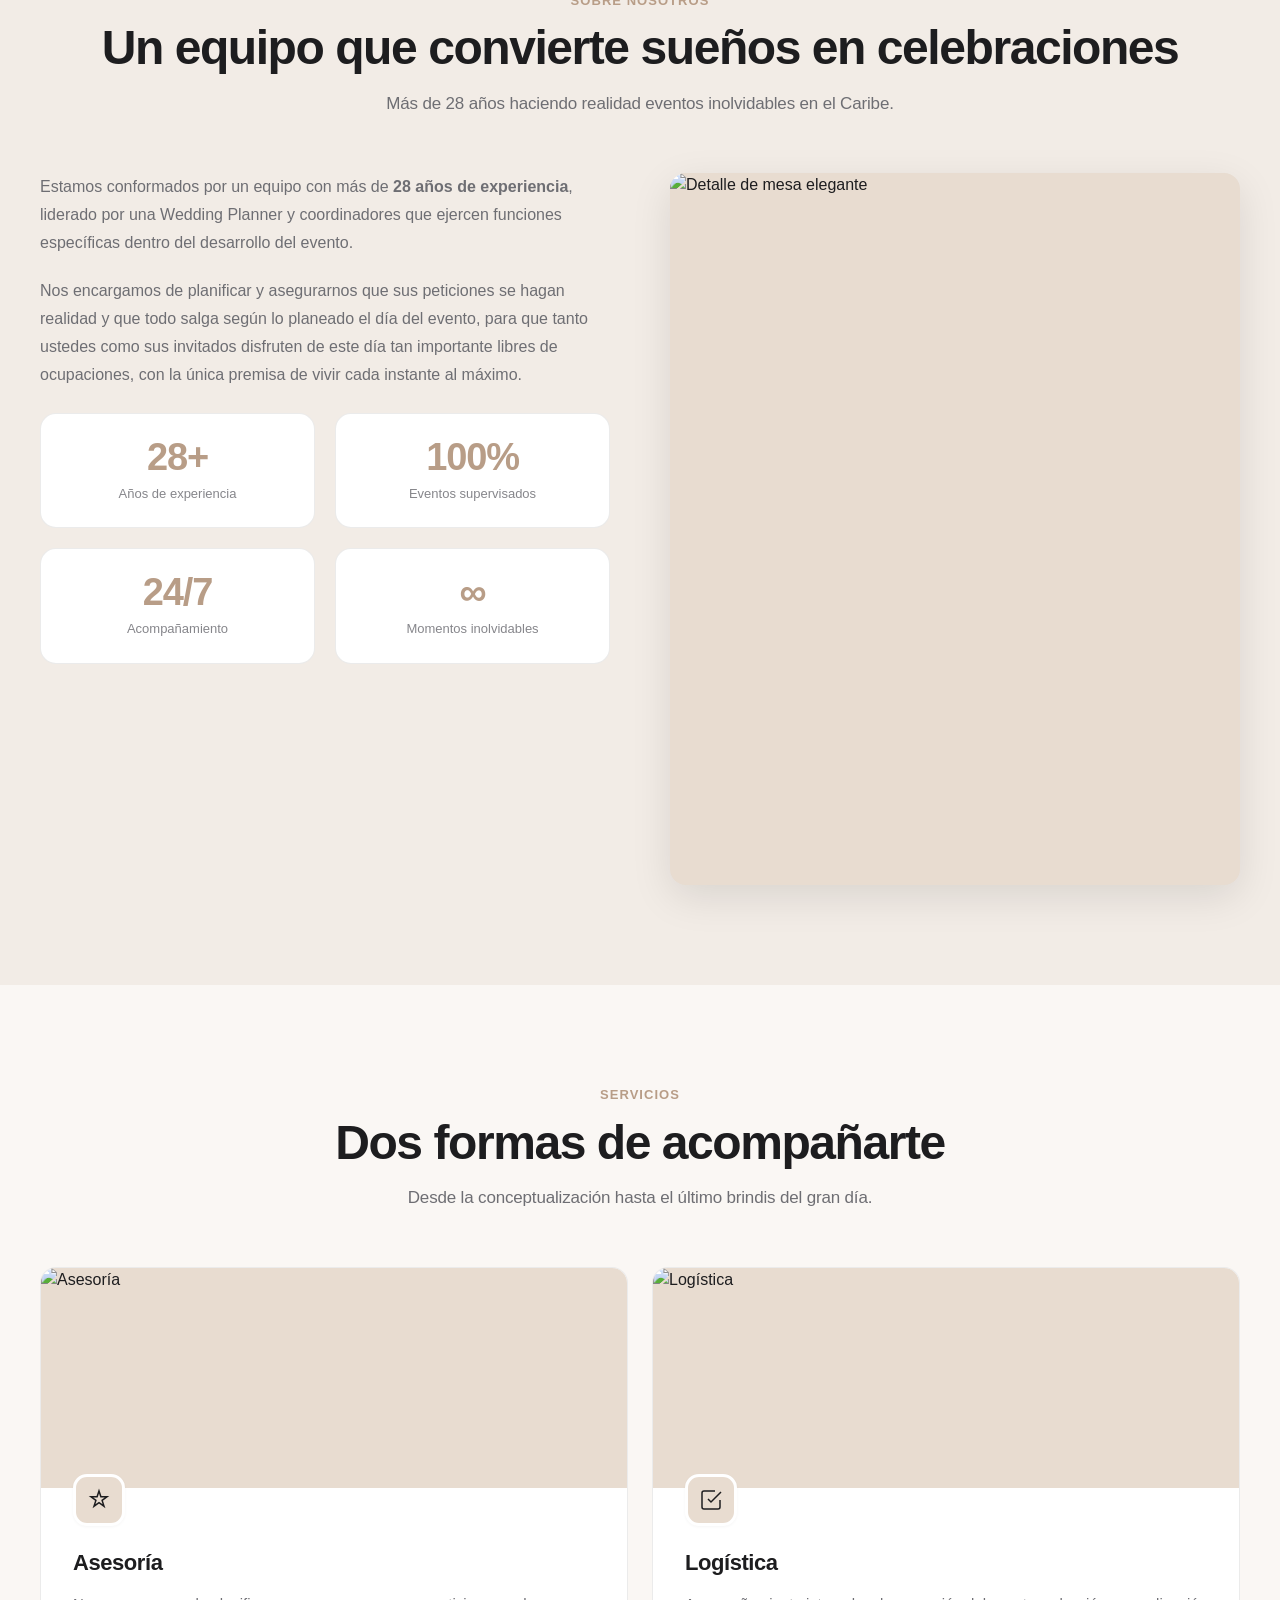
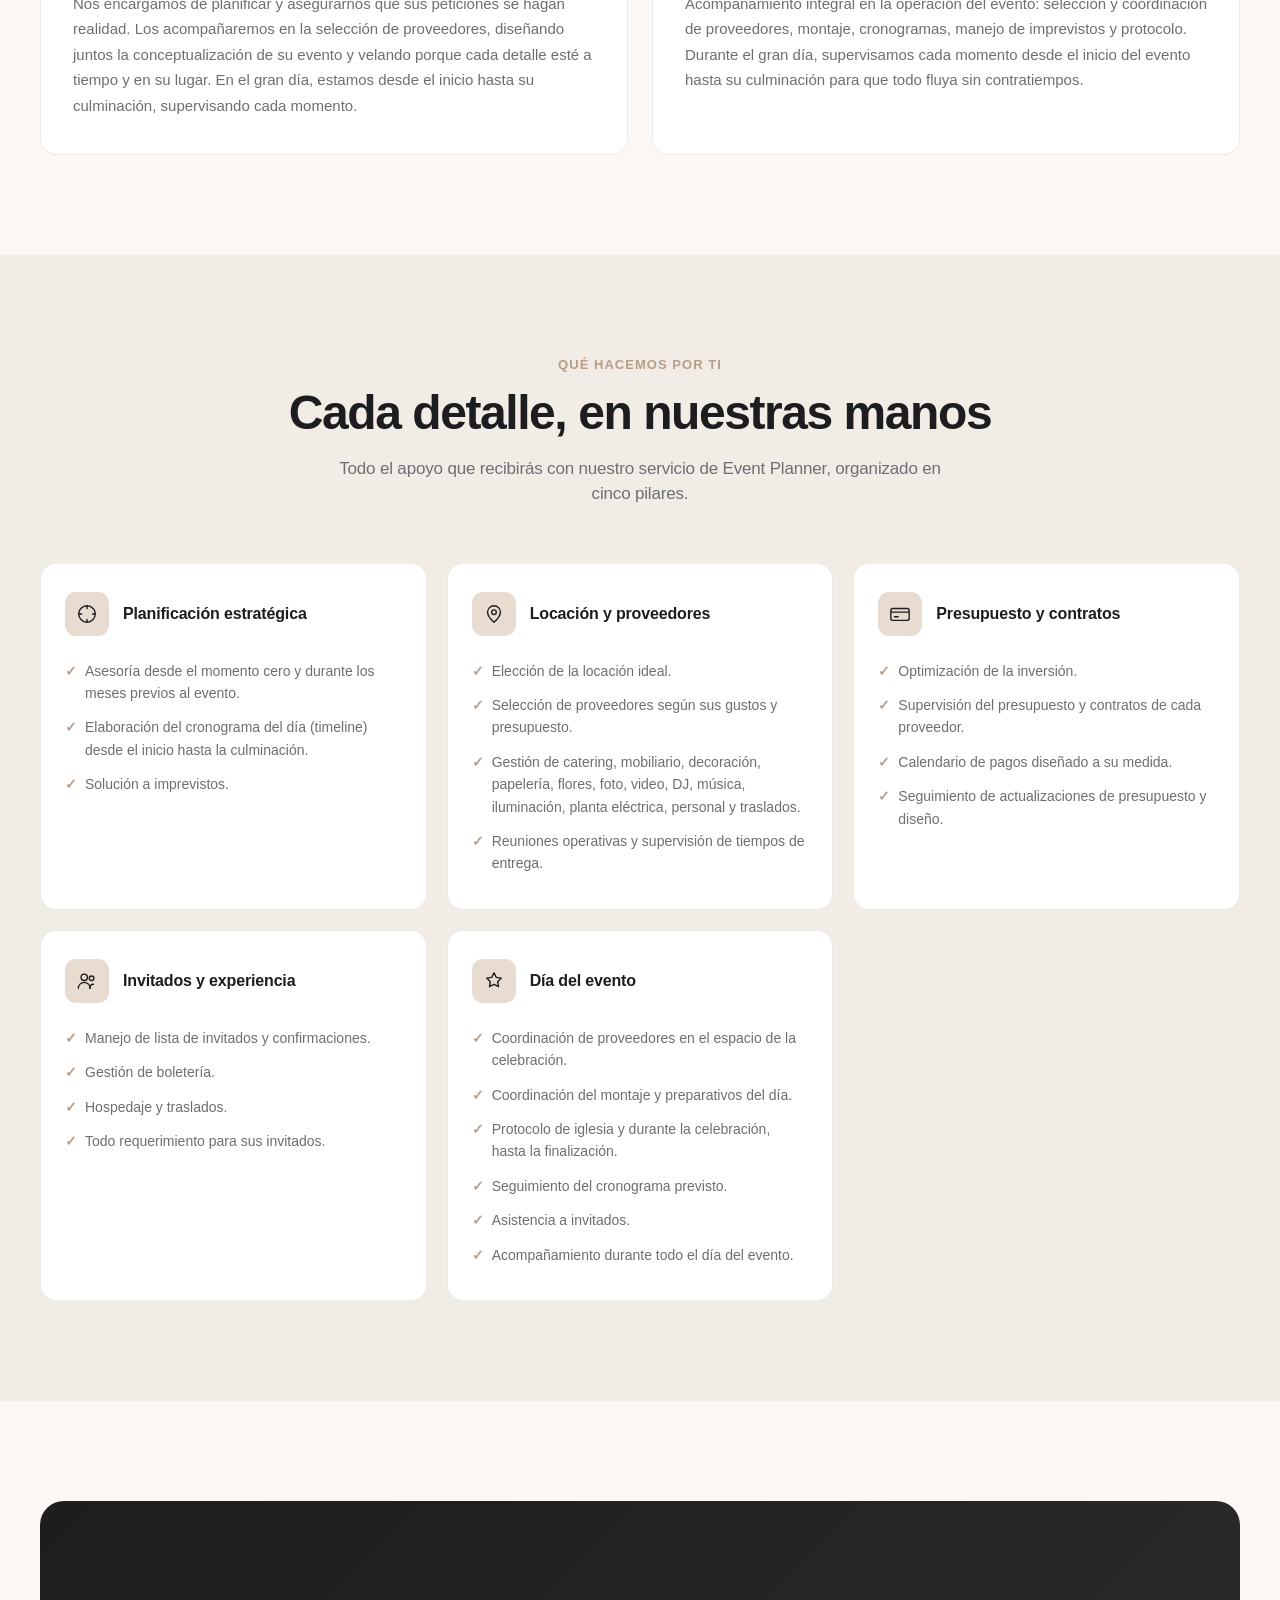
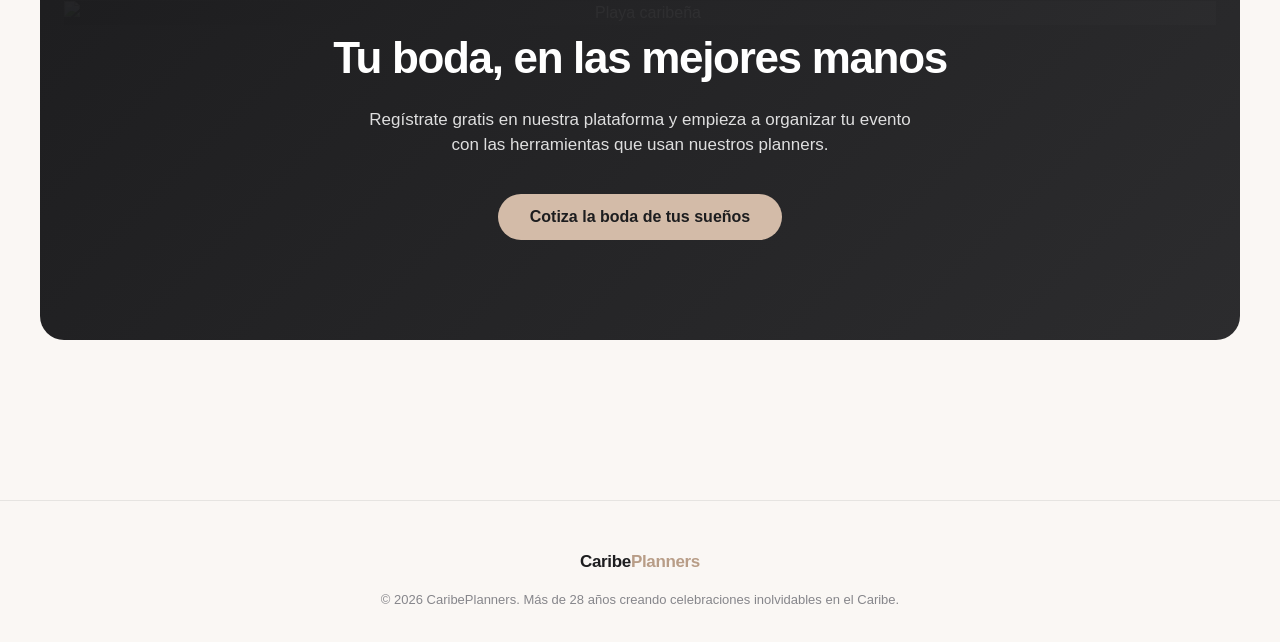
==== commit 2e89e009: "Add files via upload" ====
--- a/index.html
+++ b/index.html
@@ -3,25 +3,117 @@
 <head>
 <meta charset="UTF-8">
 <meta name="viewport" content="width=device-width,initial-scale=1.0">
-<title>CaribePlanners</title>
+<title>CaribePlanners — Wedding Planners en el Caribe</title>
 <style>
-:root{--primary:#D3BBA8;--primary-dark:#B89D87;--primary-light:#E8DCD0;--bg:#FAF7F4;--bg-alt:#F2ECE6;--text:#1D1D1F;--text-sec:#6E6E73;--text-ter:#86868B;--border:rgba(0,0,0,.08);--danger:#FF3B30;--shadow-sm:0 1px 3px rgba(0,0,0,.04);--shadow-lg:0 12px 40px rgba(0,0,0,.1);--radius:16px;--font:-apple-system,BlinkMacSystemFont,'SF Pro Display','Segoe UI',sans-serif;--ease:cubic-bezier(.25,.1,.25,1)}
+:root{--primary:#D3BBA8;--primary-dark:#B89D87;--primary-light:#E8DCD0;--bg:#FAF7F4;--bg-alt:#F2ECE6;--text:#1D1D1F;--text-sec:#6E6E73;--text-ter:#86868B;--border:rgba(0,0,0,.08);--danger:#FF3B30;--shadow-sm:0 1px 3px rgba(0,0,0,.04);--shadow-md:0 4px 16px rgba(0,0,0,.06);--shadow-lg:0 12px 40px rgba(0,0,0,.1);--radius:16px;--font:-apple-system,BlinkMacSystemFont,'SF Pro Display','Segoe UI',sans-serif;--ease:cubic-bezier(.25,.1,.25,1)}
 *{margin:0;padding:0;box-sizing:border-box}
+html{scroll-behavior:smooth}
 body{font-family:var(--font);background:var(--bg);color:var(--text);-webkit-font-smoothing:antialiased;line-height:1.5}
 .hidden{display:none!important}
+img{max-width:100%;display:block}
+
+.nav{position:fixed;top:0;left:0;right:0;height:72px;background:rgba(250,247,244,.85);backdrop-filter:saturate(180%) blur(20px);-webkit-backdrop-filter:saturate(180%) blur(20px);border-bottom:1px solid var(--border);z-index:1000;display:flex;align-items:center;padding:0 32px}
+.nav-inner{max-width:1200px;width:100%;margin:0 auto;display:flex;align-items:center;justify-content:space-between}
+.nav-logo{text-decoration:none;display:flex;align-items:center}
+.nav-logo img{height:40px;width:auto;display:block;transition:opacity .2s}
+.nav-logo img:hover{opacity:.85}
+.nav-logo-text{font-size:19px;font-weight:600;letter-spacing:-.02em;color:var(--text)}
+.nav-logo-text span{color:var(--primary-dark)}
+.nav-links{display:flex;gap:28px;list-style:none}
+.nav-links a{color:var(--text-sec);text-decoration:none;font-size:14px;font-weight:400;transition:color .3s}
+.nav-links a:hover{color:var(--text)}
+.nav-actions{display:flex;gap:12px;align-items:center}
+.nav-btn{background:transparent;border:1px solid var(--border);padding:8px 18px;border-radius:980px;font-size:13px;font-weight:500;cursor:pointer;font-family:var(--font);color:var(--text);transition:.2s}
+.nav-btn:hover{background:var(--bg-alt)}
+.nav-btn.primary{background:var(--text);color:#fff;border-color:var(--text)}
+.nav-btn.primary:hover{background:#000;opacity:.92}
+@media(max-width:768px){.nav-links{display:none}.nav{padding:0 16px}}
+
+.hero{min-height:100vh;display:flex;flex-direction:column;align-items:center;justify-content:center;text-align:center;padding:160px 24px 100px;position:relative;overflow:hidden}
+.hero-bg{position:absolute;top:0;left:0;right:0;bottom:0;z-index:0}
+.hero-bg img{width:100%;height:100%;object-fit:cover}
+.hero::after{content:'';position:absolute;top:0;left:0;right:0;bottom:0;background:linear-gradient(180deg,transparent 0%,rgba(250,247,244,.2) 45%,rgba(250,247,244,.85) 100%);z-index:1;pointer-events:none}
+.hero>*{position:relative;z-index:2}
+.hero-badge{display:inline-block;background:rgba(250,247,244,.9);color:var(--primary-dark);padding:6px 16px;border-radius:980px;font-size:12px;font-weight:500;letter-spacing:.02em;margin-top:60px;margin-bottom:24px;border:1px solid rgba(211,187,168,.5);backdrop-filter:blur(8px);-webkit-backdrop-filter:blur(8px)}
+.hero h1{font-size:clamp(34px,6vw,66px);font-weight:700;letter-spacing:-.035em;line-height:1.08;max-width:920px;margin-bottom:24px;background:linear-gradient(135deg,var(--text) 0%,var(--primary-dark) 100%);-webkit-background-clip:text;-webkit-text-fill-color:transparent;background-clip:text;filter:drop-shadow(0 2px 12px rgba(255,255,255,.9)) drop-shadow(0 1px 3px rgba(255,255,255,.8))}
+.hero p{font-size:clamp(16px,2vw,20px);color:var(--text);max-width:640px;margin-bottom:40px;letter-spacing:-.01em;font-weight:500;filter:drop-shadow(0 1px 8px rgba(255,255,255,.9)) drop-shadow(0 1px 2px rgba(255,255,255,.8))}
+.hero-actions{display:flex;gap:14px;flex-wrap:wrap;justify-content:center}
+.btn-hero{background:var(--text);color:#fff;padding:14px 32px;border-radius:980px;font-size:16px;font-weight:500;text-decoration:none;border:none;cursor:pointer;font-family:var(--font);transition:.25s var(--ease)}
+.btn-hero:hover{transform:translateY(-2px);box-shadow:0 12px 28px rgba(0,0,0,.18)}
+.btn-hero.sec{background:rgba(250,247,244,.9);color:var(--text);border:1px solid var(--border);backdrop-filter:blur(8px);-webkit-backdrop-filter:blur(8px)}
+.btn-hero.sec:hover{background:#fff;box-shadow:none}
+@media(max-width:768px){.hero{padding:110px 20px 60px}}
+
+section{padding:100px 24px}
+.container{max-width:1200px;margin:0 auto}
+.section-label{display:block;font-size:13px;font-weight:600;color:var(--primary-dark);letter-spacing:.08em;text-transform:uppercase;margin-bottom:12px;text-align:center}
+.section-title{font-size:clamp(30px,4.5vw,48px);font-weight:700;letter-spacing:-.03em;line-height:1.1;text-align:center;margin-bottom:16px}
+.section-subtitle{font-size:17px;color:var(--text-sec);text-align:center;max-width:640px;margin:0 auto 56px;letter-spacing:-.01em}
+
+.about{background:var(--bg-alt)}
+.about-grid{display:grid;grid-template-columns:1fr 1fr;gap:60px;align-items:stretch}
+.about-text{font-size:16px;color:var(--text-sec);line-height:1.75;margin-bottom:20px}
+.about-img{border-radius:var(--radius);overflow:hidden;box-shadow:var(--shadow-lg);aspect-ratio:4/5;background:var(--primary-light)}
+.about-img img{width:100%;height:100%;object-fit:cover}
+.about-stats{display:grid;grid-template-columns:1fr 1fr;gap:20px;margin-top:24px}
+.stat-big{background:#fff;padding:24px;border-radius:var(--radius);border:1px solid var(--border);text-align:center}
+.stat-big .num{font-size:38px;font-weight:700;letter-spacing:-.03em;color:var(--primary-dark);line-height:1}
+.stat-big .lbl{font-size:13px;color:var(--text-ter);margin-top:8px;font-weight:500}
+@media(max-width:900px){.about-grid{grid-template-columns:1fr;gap:40px}.about-img{aspect-ratio:16/10}}
+
+.services-grid{display:grid;grid-template-columns:1fr 1fr;gap:24px}
+.service-card{background:#fff;border-radius:var(--radius);border:1px solid var(--border);overflow:hidden;transition:.4s var(--ease)}
+.service-card:hover{transform:translateY(-6px);box-shadow:var(--shadow-lg)}
+.service-img{width:100%;height:220px;object-fit:cover;display:block;background:var(--primary-light)}
+.service-body{padding:32px 32px 36px}
+.service-icon{width:52px;height:52px;border-radius:14px;background:var(--primary-light);display:flex;align-items:center;justify-content:center;margin-bottom:20px;margin-top:-46px;position:relative;border:3px solid #fff;box-shadow:var(--shadow-sm)}
+.service-icon svg{width:24px;height:24px;stroke:var(--text);stroke-width:1.5;fill:none}
+.service-card:hover .service-icon svg{stroke:var(--primary-dark)}
+.service-card h3{font-size:22px;font-weight:600;letter-spacing:-.02em;margin-bottom:12px}
+.service-card p{font-size:15px;color:var(--text-sec);line-height:1.7}
+@media(max-width:900px){.services-grid{grid-template-columns:1fr}.service-img{height:180px}}
+
+.activities{background:var(--bg-alt)}
+.act-grid{display:grid;grid-template-columns:repeat(auto-fit,minmax(300px,1fr));gap:20px}
+.act-card{background:#fff;border-radius:var(--radius);padding:28px 24px;border:1px solid var(--border);transition:.3s var(--ease);display:flex;flex-direction:column}
+.act-card:hover{transform:translateY(-4px);box-shadow:var(--shadow-md)}
+.act-head{display:flex;align-items:center;gap:14px;margin-bottom:18px}
+.act-icon{width:44px;height:44px;border-radius:11px;background:var(--primary-light);display:flex;align-items:center;justify-content:center;flex-shrink:0}
+.act-icon svg{width:22px;height:22px;stroke:var(--text);stroke-width:1.5;fill:none;stroke-linecap:round;stroke-linejoin:round}
+.act-title{font-size:16px;font-weight:600;letter-spacing:-.01em}
+.act-list{list-style:none;padding:0}
+.act-list li{font-size:14px;color:var(--text-sec);line-height:1.6;padding:6px 0 6px 20px;position:relative}
+.act-list li::before{content:'✓';position:absolute;left:0;color:var(--primary-dark);font-weight:700}
+
+.cta-final{background:linear-gradient(135deg,var(--text) 0%,#2C2C2E 100%);color:#fff;text-align:center;padding:100px 24px;border-radius:24px;max-width:1200px;margin:0 auto 60px;position:relative;overflow:hidden}
+.cta-bg{position:absolute;top:0;left:0;right:0;bottom:0;z-index:0}
+.cta-bg img{width:100%;height:100%;object-fit:cover;opacity:.35}
+.cta-bg::after{content:'';position:absolute;top:0;left:0;right:0;bottom:0;background:linear-gradient(135deg,rgba(29,29,31,.9) 0%,rgba(44,44,46,.85) 100%)}
+.cta-final>*{position:relative;z-index:1}
+.cta-final h2{font-size:clamp(30px,4.5vw,44px);font-weight:700;letter-spacing:-.03em;margin-bottom:16px}
+.cta-final p{font-size:17px;opacity:.85;max-width:560px;margin:0 auto 36px}
+.cta-final .btn-hero{background:var(--primary);color:var(--text);font-weight:600}
+.cta-final .btn-hero:hover{background:var(--primary-light);box-shadow:0 12px 32px rgba(211,187,168,.35)}
+
+.footer{padding:48px 24px 32px;border-top:1px solid var(--border);text-align:center;color:var(--text-ter);font-size:13px}
+.footer-logo{font-size:17px;font-weight:600;color:var(--text);margin-bottom:16px;letter-spacing:-.02em}
+.footer-logo span{color:var(--primary-dark)}
+.footer p{margin-top:16px}
+@media(max-width:768px){section{padding:64px 20px}}
+
 .auth-wrap{min-height:100vh;display:flex;align-items:center;justify-content:center;padding:24px;background:radial-gradient(circle at 30% 20%,var(--primary-light),var(--bg) 65%)}
 .auth-card{background:#fff;border-radius:24px;box-shadow:var(--shadow-lg);padding:40px;width:100%;max-width:440px;border:1px solid var(--border)}
 .brand-logo{display:flex;justify-content:center;margin-bottom:16px}
-.brand-logo img{max-width:140px;width:100%;height:auto;display:block}
+.brand-logo img{max-width:140px;width:100%;height:auto}
 .brand-logo .fb{font-size:22px;font-weight:600;letter-spacing:-.02em;text-align:center}
 .brand-logo .fb span{color:var(--primary-dark)}
 .tagline{font-size:14px;color:var(--text-sec);text-align:center;margin-bottom:20px}
 .tabs{display:flex;background:var(--bg-alt);padding:4px;border-radius:980px;margin-bottom:20px}
-.tabs button{flex:1;padding:10px;border:none;background:transparent;border-radius:980px;font-size:14px;font-weight:500;cursor:pointer;color:var(--text-sec);font-family:var(--font);transition:all .25s var(--ease)}
+.tabs button{flex:1;padding:10px;border:none;background:transparent;border-radius:980px;font-size:14px;font-weight:500;cursor:pointer;color:var(--text-sec);font-family:var(--font);transition:.25s}
 .tabs button.active{background:#fff;color:var(--text);box-shadow:var(--shadow-sm)}
 .field{margin-bottom:12px}
 .field label{display:block;font-size:13px;font-weight:500;color:var(--text-sec);margin-bottom:6px}
-.field input{width:100%;padding:12px 14px;border:1px solid var(--border);border-radius:8px;font-size:15px;font-family:var(--font);background:var(--bg);color:var(--text)}
+.field input{width:100%;padding:12px 14px;border:1px solid var(--border);border-radius:8px;font-size:15px;font-family:var(--font);background:var(--bg);color:var(--text);transition:.2s}
 .field input:focus{outline:none;border-color:var(--primary-dark);box-shadow:0 0 0 3px rgba(211,187,168,.25);background:#fff}
 .btn{width:100%;padding:13px;background:var(--text);color:#fff;border:none;border-radius:8px;font-size:15px;font-weight:500;cursor:pointer;font-family:var(--font);transition:.2s}
 .btn:hover{transform:translateY(-1px);opacity:.92}
@@ -39,6 +131,9 @@
 .hint{text-align:center;font-size:12px;color:var(--text-ter);margin-top:16px;line-height:1.9}
 .hint code{background:var(--bg-alt);padding:2px 6px;border-radius:4px;font-family:monospace;font-size:11px}
 .hint .demo{background:var(--primary-light);color:var(--primary-dark);border:none;padding:3px 10px;border-radius:6px;font-size:11px;font-weight:600;cursor:pointer;margin-left:6px;font-family:var(--font)}
+.back-link{display:block;text-align:center;margin-top:16px;color:var(--text-sec);font-size:13px;text-decoration:none;cursor:pointer}
+.back-link:hover{color:var(--text)}
+
 .shell{display:grid;grid-template-columns:250px 1fr;min-height:100vh}
 .side{background:#fff;border-right:1px solid var(--border);padding:24px 16px;position:sticky;top:0;height:100vh;overflow-y:auto}
 .side-logo{max-width:140px;display:block;margin:0 auto 20px}
@@ -48,10 +143,10 @@
 .user-box .n{font-size:14px;font-weight:600}
 .user-box .e{font-size:12px;color:var(--text-ter);word-break:break-all}
 .user-box .r{display:inline-block;margin-top:6px;font-size:11px;padding:2px 8px;border-radius:980px;background:var(--primary-light);color:var(--primary-dark);font-weight:600}
-.nav{list-style:none}
-.nav button{width:100%;text-align:left;padding:11px 14px;border:none;background:transparent;border-radius:8px;font-size:14px;color:var(--text-sec);cursor:pointer;font-family:var(--font);transition:.2s;margin-bottom:2px;display:flex;align-items:center;gap:10px}
-.nav button:hover{background:var(--bg-alt);color:var(--text)}
-.nav button.active{background:var(--primary-light);color:var(--primary-dark);font-weight:600}
+.nav-dash{list-style:none}
+.nav-dash button{width:100%;text-align:left;padding:11px 14px;border:none;background:transparent;border-radius:8px;font-size:14px;color:var(--text-sec);cursor:pointer;font-family:var(--font);transition:.2s;margin-bottom:2px;display:flex;align-items:center;gap:10px}
+.nav-dash button:hover{background:var(--bg-alt);color:var(--text)}
+.nav-dash button.active{background:var(--primary-light);color:var(--primary-dark);font-weight:600}
 .logout{margin-top:20px;padding-top:18px;border-top:1px solid var(--border)}
 .main{padding:36px 44px;max-width:1200px;width:100%}
 .hdr{margin-bottom:28px}
@@ -94,8 +189,209 @@
 </head>
 <body>
 
-<!-- ================= LOGIN ================= -->
-<div id="authView" class="auth-wrap">
+<!-- ================= LANDING PÚBLICA ================= -->
+<div id="landingView">
+
+  <nav class="nav">
+    <div class="nav-inner">
+      <a href="#" class="nav-logo">
+        <img src="caribeplanners.png" alt="CaribePlanners" onerror="this.style.display='none';this.nextElementSibling.style.display='block'">
+        <span class="nav-logo-text" style="display:none">Caribe<span>Planners</span></span>
+      </a>
+      <ul class="nav-links">
+        <li><a href="#sobre">Sobre nosotros</a></li>
+        <li><a href="#servicios">Servicios</a></li>
+        <li><a href="#actividades">Qué hacemos</a></li>
+      </ul>
+      <div class="nav-actions">
+        <button class="nav-btn primary" onclick="goToAuth()">Iniciar sesión</button>
+      </div>
+    </div>
+  </nav>
+
+  <!-- HERO -->
+  <header class="hero">
+    <div class="hero-bg">
+      <img src="hero.jpg" alt="Boda en el Caribe">
+    </div>
+    <span class="hero-badge">✦ 28 años de experiencia en el Caribe</span>
+    <h1>Celebren su historia de amor mientras nosotros perfeccionamos cada instante</h1>
+    <p>Un equipo liderado por Wedding Planner y coordinadores especializados, cuidando cada detalle de tu evento para que tú solo te ocupes de disfrutar cada instante.</p>
+    <div class="hero-actions">
+      <button class="btn-hero" onclick="goToAuth()">Empezar a planificar</button>
+      <a href="#servicios" class="btn-hero sec">Ver servicios</a>
+    </div>
+  </header>
+
+  <!-- SOBRE NOSOTROS -->
+  <section id="sobre" class="about">
+    <div class="container">
+      <span class="section-label">Sobre nosotros</span>
+      <h2 class="section-title">Un equipo que convierte sueños en celebraciones</h2>
+      <p class="section-subtitle">Más de 28 años haciendo realidad eventos inolvidables en el Caribe.</p>
+
+      <div class="about-grid">
+        <div>
+          <p class="about-text">Estamos conformados por un equipo con más de <strong>28 años de experiencia</strong>, liderado por una Wedding Planner y coordinadores que ejercen funciones específicas dentro del desarrollo del evento.</p>
+          <p class="about-text">Nos encargamos de planificar y asegurarnos que sus peticiones se hagan realidad y que todo salga según lo planeado el día del evento, para que tanto ustedes como sus invitados disfruten de este día tan importante libres de ocupaciones, con la única premisa de vivir cada instante al máximo.</p>
+          <div class="about-stats">
+            <div class="stat-big"><div class="num">28+</div><div class="lbl">Años de experiencia</div></div>
+            <div class="stat-big"><div class="num">100%</div><div class="lbl">Eventos supervisados</div></div>
+            <div class="stat-big"><div class="num">24/7</div><div class="lbl">Acompañamiento</div></div>
+            <div class="stat-big"><div class="num">∞</div><div class="lbl">Momentos inolvidables</div></div>
+          </div>
+        </div>
+        <div class="about-img">
+          <img src="https://images.unsplash.com/photo-1464366400600-7168b8af9bc3?w=800&q=80&auto=format&fit=crop" alt="Detalle de mesa elegante">
+        </div>
+      </div>
+    </div>
+  </section>
+
+  <!-- SERVICIOS -->
+  <section id="servicios">
+    <div class="container">
+      <span class="section-label">Servicios</span>
+      <h2 class="section-title">Dos formas de acompañarte</h2>
+      <p class="section-subtitle">Desde la conceptualización hasta el último brindis del gran día.</p>
+
+      <div class="services-grid">
+        <div class="service-card">
+          <img class="service-img" src="https://images.unsplash.com/photo-1522673607200-164d1b6ce486?w=800&q=80&auto=format&fit=crop" alt="Asesoría">
+          <div class="service-body">
+            <div class="service-icon">
+              <svg viewBox="0 0 24 24" xmlns="http://www.w3.org/2000/svg">
+                <path d="M12 3l1.9 5.8H20l-4.9 3.6 1.9 5.8L12 14.6 7 18.2l1.9-5.8L4 8.8h6.1z"/>
+              </svg>
+            </div>
+            <h3>Asesoría</h3>
+            <p>Nos encargamos de planificar y asegurarnos que sus peticiones se hagan realidad. Los acompañaremos en la selección de proveedores, diseñando juntos la conceptualización de su evento y velando porque cada detalle esté a tiempo y en su lugar. En el gran día, estamos desde el inicio hasta su culminación, supervisando cada momento.</p>
+          </div>
+        </div>
+        <div class="service-card">
+          <img class="service-img" src="https://images.unsplash.com/photo-1478146896981-b80fe463b330?w=800&q=80&auto=format&fit=crop" alt="Logística">
+          <div class="service-body">
+            <div class="service-icon">
+              <svg viewBox="0 0 24 24" xmlns="http://www.w3.org/2000/svg">
+                <path d="M9 11l3 3L22 4"/>
+                <path d="M21 12v7a2 2 0 01-2 2H5a2 2 0 01-2-2V5a2 2 0 012-2h11"/>
+              </svg>
+            </div>
+            <h3>Logística</h3>
+            <p>Acompañamiento integral en la operación del evento: selección y coordinación de proveedores, montaje, cronogramas, manejo de imprevistos y protocolo. Durante el gran día, supervisamos cada momento desde el inicio del evento hasta su culminación para que todo fluya sin contratiempos.</p>
+          </div>
+        </div>
+      </div>
+    </div>
+  </section>
+
+  <!-- ACTIVIDADES -->
+  <section id="actividades" class="activities">
+    <div class="container">
+      <span class="section-label">Qué hacemos por ti</span>
+      <h2 class="section-title">Cada detalle, en nuestras manos</h2>
+      <p class="section-subtitle">Todo el apoyo que recibirás con nuestro servicio de Event Planner, organizado en cinco pilares.</p>
+
+      <div class="act-grid">
+        <div class="act-card">
+          <div class="act-head">
+            <div class="act-icon">
+              <svg viewBox="0 0 24 24"><circle cx="12" cy="12" r="9"/><path d="M12 3v3M12 18v3M3 12h3M18 12h3"/></svg>
+            </div>
+            <span class="act-title">Planificación estratégica</span>
+          </div>
+          <ul class="act-list">
+            <li>Asesoría desde el momento cero y durante los meses previos al evento.</li>
+            <li>Elaboración del cronograma del día (timeline) desde el inicio hasta la culminación.</li>
+            <li>Solución a imprevistos.</li>
+          </ul>
+        </div>
+
+        <div class="act-card">
+          <div class="act-head">
+            <div class="act-icon">
+              <svg viewBox="0 0 24 24"><path d="M12 21s-7-6.4-7-11a7 7 0 0114 0c0 4.6-7 11-7 11z"/><circle cx="12" cy="10" r="2.5"/></svg>
+            </div>
+            <span class="act-title">Locación y proveedores</span>
+          </div>
+          <ul class="act-list">
+            <li>Elección de la locación ideal.</li>
+            <li>Selección de proveedores según sus gustos y presupuesto.</li>
+            <li>Gestión de catering, mobiliario, decoración, papelería, flores, foto, video, DJ, música, iluminación, planta eléctrica, personal y traslados.</li>
+            <li>Reuniones operativas y supervisión de tiempos de entrega.</li>
+          </ul>
+        </div>
+
+        <div class="act-card">
+          <div class="act-head">
+            <div class="act-icon">
+              <svg viewBox="0 0 24 24"><rect x="2" y="6" width="20" height="13" rx="2"/><path d="M2 10h20"/><path d="M6 15h4"/></svg>
+            </div>
+            <span class="act-title">Presupuesto y contratos</span>
+          </div>
+          <ul class="act-list">
+            <li>Optimización de la inversión.</li>
+            <li>Supervisión del presupuesto y contratos de cada proveedor.</li>
+            <li>Calendario de pagos diseñado a su medida.</li>
+            <li>Seguimiento de actualizaciones de presupuesto y diseño.</li>
+          </ul>
+        </div>
+
+        <div class="act-card">
+          <div class="act-head">
+            <div class="act-icon">
+              <svg viewBox="0 0 24 24"><circle cx="9" cy="8" r="3.5"/><path d="M2.5 20c0-3.6 2.9-6.5 6.5-6.5s6.5 2.9 6.5 6.5"/><circle cx="17" cy="9" r="2.5"/><path d="M15 20c0-2.5 1.5-4.5 4-4.5"/></svg>
+            </div>
+            <span class="act-title">Invitados y experiencia</span>
+          </div>
+          <ul class="act-list">
+            <li>Manejo de lista de invitados y confirmaciones.</li>
+            <li>Gestión de boletería.</li>
+            <li>Hospedaje y traslados.</li>
+            <li>Todo requerimiento para sus invitados.</li>
+          </ul>
+        </div>
+
+        <div class="act-card">
+          <div class="act-head">
+            <div class="act-icon">
+              <svg viewBox="0 0 24 24"><path d="M12 3l2.5 5 5.5.8-4 3.9.9 5.5L12 15.7 7.1 18.2 8 12.7 4 8.8l5.5-.8z"/></svg>
+            </div>
+            <span class="act-title">Día del evento</span>
+          </div>
+          <ul class="act-list">
+            <li>Coordinación de proveedores en el espacio de la celebración.</li>
+            <li>Coordinación del montaje y preparativos del día.</li>
+            <li>Protocolo de iglesia y durante la celebración, hasta la finalización.</li>
+            <li>Seguimiento del cronograma previsto.</li>
+            <li>Asistencia a invitados.</li>
+            <li>Acompañamiento durante todo el día del evento.</li>
+          </ul>
+        </div>
+      </div>
+    </div>
+  </section>
+
+  <!-- CTA FINAL -->
+  <section>
+    <div class="cta-final">
+      <div class="cta-bg">
+        <img src="https://images.unsplash.com/photo-1505118380757-91f5f5632de0?w=1920&q=80&auto=format&fit=crop" alt="Playa caribeña">
+      </div>
+      <h2>Tu boda, en las mejores manos</h2>
+      <p>Regístrate gratis en nuestra plataforma y empieza a organizar tu evento con las herramientas que usan nuestros planners.</p>
+      <button class="btn-hero" onclick="goToAuth()">Cotiza la boda de tus sueños</button>
+    </div>
+  </section>
+
+  <footer class="footer">
+    <div class="footer-logo">Caribe<span>Planners</span></div>
+    <p>© 2026 CaribePlanners. Más de 28 años creando celebraciones inolvidables en el Caribe.</p>
+  </footer>
+</div>
+
+<!-- ================= LOGIN / REGISTRO ================= -->
+<div id="authView" class="auth-wrap hidden">
   <div class="auth-card">
     <div class="brand-logo">
       <img src="caribeplanners.png" alt="CaribePlanners" onerror="this.style.display='none';this.nextElementSibling.style.display='block'">
@@ -142,10 +438,10 @@
       <code>admin@caribeplanners.com</code> · <code>admin123</code>
       <button class="demo" type="button" onclick="quickLogin('admin@caribeplanners.com','admin123')">Entrar</button>
     </p>
+    <a class="back-link" onclick="showLanding()">← Volver al inicio</a>
   </div>
 </div>
-
-<!-- ================= APP ================= -->
+<!-- ================= DASHBOARD ================= -->
 <div id="appView" class="shell hidden">
   <aside class="side">
     <img src="caribeplanners.png" alt="CaribePlanners" class="side-logo" onerror="this.style.display='none';this.nextElementSibling.style.display='block'">
@@ -155,7 +451,7 @@
       <div class="e" id="uEmail">—</div>
       <span class="r" id="uRole">—</span>
     </div>
-    <ul class="nav" id="navList"></ul>
+    <ul class="nav-dash" id="navList"></ul>
     <div class="logout"><button class="btn btn-sec" id="logoutBtn">Cerrar sesión</button></div>
   </aside>
 
@@ -253,13 +549,6 @@
       </div>
     </section>
 
-    <section id="v-fotos" class="hidden">
-      <div class="card">
-        <h2>Álbum compartido</h2>
-        <p style="color:var(--text-sec);font-size:14px">Los invitados podrán subir fotos tras el gran día.</p>
-      </div>
-    </section>
-
     <section id="v-admin" class="hidden">
       <div class="stats">
         <div class="stat"><div class="l">Parejas</div><div class="v" id="aP">0</div></div>
@@ -285,7 +574,6 @@
 const write=(k,v)=>localStorage.setItem(k,JSON.stringify(v));
 const hash=s=>{let h=0;for(let i=0;i<s.length;i++){h=((h<<5)-h)+s.charCodeAt(i);h|=0}return 'h'+Math.abs(h).toString(36)};
 
-/* ==================== AUTH ==================== */
 const Auth={
   register({name,email,password,role='couple'}){
     const u=read(K.users);
@@ -302,7 +590,6 @@
   logout(){localStorage.removeItem(K.sess)}
 };
 
-/* ==================== WEDDINGS ==================== */
 const Weddings={
   forUser:userId=>read(K.wed).find(w=>w.ownerId===userId)||null,
   create:(userId,d={})=>{
@@ -314,7 +601,6 @@
   all:()=>read(K.wed)
 };
 
-/* ==================== TASKS ==================== */
 const Tasks={
   forWedding:id=>read(K.tasks).filter(t=>t.weddingId===id),
   add:(wid,text)=>{const a=read(K.tasks);a.push({id:uid(),weddingId:wid,text,done:false});write(K.tasks,a)},
@@ -323,7 +609,6 @@
   all:()=>read(K.tasks)
 };
 
-/* ==================== GUESTS ==================== */
 const Guests={
   forWedding:id=>read(K.guests).filter(g=>g.weddingId===id),
   add:(wid,d)=>{const a=read(K.guests);a.push({id:uid(),weddingId:wid,name:d.name,email:d.email||'',rsvp:'pendiente',tableId:null});write(K.guests,a)},
@@ -333,7 +618,6 @@
   all:()=>read(K.guests)
 };
 
-/* ==================== BUDGET ==================== */
 const Budget={
   forWedding:id=>read(K.budget).filter(b=>b.weddingId===id),
   add:(wid,d)=>{const a=read(K.budget);a.push({id:uid(),weddingId:wid,concept:d.concept,amount:Number(d.amount)||0,paid:false});write(K.budget,a)},
@@ -342,21 +626,18 @@
   all:()=>read(K.budget)
 };
 
-/* ==================== TABLES ==================== */
 const Tables={
   forWedding:id=>read(K.tables).filter(t=>t.weddingId===id),
   add:(wid,name)=>{const a=read(K.tables);a.push({id:uid(),weddingId:wid,name});write(K.tables,a)},
   remove:id=>write(K.tables,read(K.tables).filter(t=>t.id!==id))
 };
 
-/* ==================== CRON ==================== */
 const Cron={
   forWedding:id=>read(K.cron).filter(c=>c.weddingId===id).sort((a,b)=>a.time.localeCompare(b.time)),
   add:(wid,time,what)=>{const a=read(K.cron);a.push({id:uid(),weddingId:wid,time,what});write(K.cron,a)},
   remove:id=>write(K.cron,read(K.cron).filter(c=>c.id!==id))
 };
 
-/* ==================== SEED ==================== */
 (function seed(){
   const users=read(K.users);
   if(!users.find(u=>u.role==='admin')){
@@ -373,7 +654,6 @@
   }
 })();
 
-/* ==================== UI HELPERS ==================== */
 const $=id=>document.getElementById(id);
 function toast(msg){
   const t=$('toast');
@@ -383,7 +663,19 @@
   t._t=setTimeout(()=>t.classList.remove('show'),2200);
 }
 
-/* ==================== VISTAS ==================== */
+function showLanding(){
+  $('landingView').classList.remove('hidden');
+  $('authView').classList.add('hidden');
+  $('appView').classList.add('hidden');
+  window.scrollTo({top:0,behavior:'instant'});
+}
+function goToAuth(){
+  $('landingView').classList.add('hidden');
+  $('authView').classList.remove('hidden');
+  $('appView').classList.add('hidden');
+  window.scrollTo({top:0,behavior:'instant'});
+}
+
 const CoupleViews={
   inicio:      {title:'Bienvenidos',    subtitle:'Todas vuestras herramientas en un solo lugar.'},
   tareas:      {title:'Tareas',         subtitle:'Organizad lo que queda por hacer.'},
@@ -397,7 +689,6 @@
 
 let currentUser=null, currentWedding=null, currentView='inicio';
 
-/* ==================== NAV ==================== */
 function renderNav(){
   const nav=$('navList');
   nav.innerHTML='';
@@ -425,7 +716,7 @@
   if(target)target.classList.remove('hidden');
   $('pgTitle').textContent=v.title;
   $('pgSub').textContent=v.subtitle;
-  document.querySelectorAll('.nav button').forEach(b=>{
+  document.querySelectorAll('.nav-dash button').forEach(b=>{
     b.classList.toggle('active',b.textContent.includes(v.title));
   });
   renderCurrent();
@@ -444,7 +735,6 @@
   }
 }
 
-/* ==================== VISTA: INICIO ==================== */
 function renderInicio(){
   if(!currentWedding)return;
   const tasks=Tasks.forWedding(currentWedding.id);
@@ -489,7 +779,6 @@
   $('wLoc').value=currentWedding.location||'';
 }
 
-/* ==================== VISTA: TAREAS ==================== */
 function renderTareas(){
   const list=$('taskList');
   const items=Tasks.forWedding(currentWedding.id);
@@ -508,7 +797,6 @@
   });
 }
 
-/* ==================== VISTA: INVITADOS ==================== */
 function renderInvitados(){
   const tbody=$('guestTbl').querySelector('tbody');
   const items=Guests.forWedding(currentWedding.id);
@@ -540,7 +828,6 @@
   });
 }
 
-/* ==================== VISTA: PRESUPUESTO ==================== */
 function renderPresupuesto(){
   const tbody=$('budgetTbl').querySelector('tbody');
   const items=Budget.forWedding(currentWedding.id);
@@ -569,7 +856,6 @@
   });
 }
 
-/* ==================== VISTA: MESAS ==================== */
 function renderMesas(){
   const wrap=$('tablesWrap');
   wrap.innerHTML='';
@@ -627,7 +913,6 @@
   });
 }
 
-/* ==================== VISTA: CRONOGRAMA ==================== */
 function renderCronograma(){
   const list=$('cronList');
   const items=Cron.forWedding(currentWedding.id);
@@ -648,14 +933,12 @@
   });
 }
 
-/* ==================== VISTA: WEB ==================== */
 function renderWeb(){
   const slug=((currentWedding.partnerA+'-'+currentWedding.partnerB)||'vuestra-boda')
     .toLowerCase().replace(/[^a-z0-9]+/g,'-').replace(/^-|-$/g,'');
   $('wedUrl').textContent='caribeplanners.com/boda/'+slug;
 }
 
-/* ==================== VISTA: ADMIN ==================== */
 function renderAdmin(){
   const users=read(K.users).filter(u=>u.role==='couple');
   $('aP').textContent=users.length;
@@ -681,11 +964,11 @@
   });
 }
 
-/* ==================== APP INIT ==================== */
 function startApp(user){
   currentUser=user;
   currentWedding=user.role==='couple'?Weddings.forUser(user.id):null;
   if(user.role==='couple'&&!currentWedding)currentWedding=Weddings.create(user.id);
+  $('landingView').classList.add('hidden');
   $('authView').classList.add('hidden');
   $('appView').classList.remove('hidden');
   $('uName').textContent=user.name;
@@ -694,13 +977,12 @@
   currentView=user.role==='admin'?'admin':'inicio';
   renderNav();
   showView(currentView);
-}
-
-/* ==================== ERRORES ==================== */
+  window.scrollTo({top:0,behavior:'instant'});
+}
+
 function showErr(msg){const b=$('errBox');b.textContent=msg;b.classList.add('show')}
 function hideErr(){$('errBox').classList.remove('show')}
 
-/* ==================== LOGIN ==================== */
 $('loginForm').addEventListener('submit',function(e){
   e.preventDefault();
   hideErr();
@@ -710,7 +992,6 @@
   }catch(err){showErr(err.message)}
 });
 
-/* ==================== REGISTRO ==================== */
 $('regForm').addEventListener('submit',function(e){
   e.preventDefault();
   hideErr();
@@ -725,7 +1006,6 @@
   }catch(err){showErr(err.message)}
 });
 
-/* ==================== TABS ==================== */
 $('tabLogin').addEventListener('click',function(){
   $('tabLogin').classList.add('active');
   $('tabReg').classList.remove('active');
@@ -741,21 +1021,18 @@
   hideErr();
 });
 
-/* ==================== BOTONES SOCIALES ==================== */
 $('gBtn').addEventListener('click',()=>toast('Google OAuth requiere backend. Usa el registro por email.'));
 $('aBtn').addEventListener('click',()=>toast('Apple Sign In requiere backend. Usa el registro por email.'));
 
-/* ==================== LOGOUT ==================== */
 $('logoutBtn').addEventListener('click',function(){
   Auth.logout();
   currentUser=null;currentWedding=null;currentView='inicio';
   $('appView').classList.add('hidden');
-  $('authView').classList.remove('hidden');
+  showLanding();
   $('loginForm').reset();
   $('regForm').reset();
 });
 
-/* ==================== QUICK LOGIN ==================== */
 window.quickLogin=function(email,password){
   hideErr();
   try{
@@ -764,7 +1041,9 @@
   }catch(err){showErr(err.message)}
 };
 
-/* ==================== FORMULARIOS INTERNOS ==================== */
+window.showLanding=showLanding;
+window.goToAuth=goToAuth;
+
 $('wedForm').addEventListener('submit',function(e){
   e.preventDefault();
   Weddings.update(currentWedding.id,{
@@ -813,10 +1092,10 @@
   renderCronograma();
 });
 
-/* ==================== AUTO LOGIN ==================== */
 (function init(){
   const u=Auth.current();
-  if(u)startApp(u);
+  if(u){startApp(u);}
+  else{showLanding();}
 })();
 </script>
 </body>
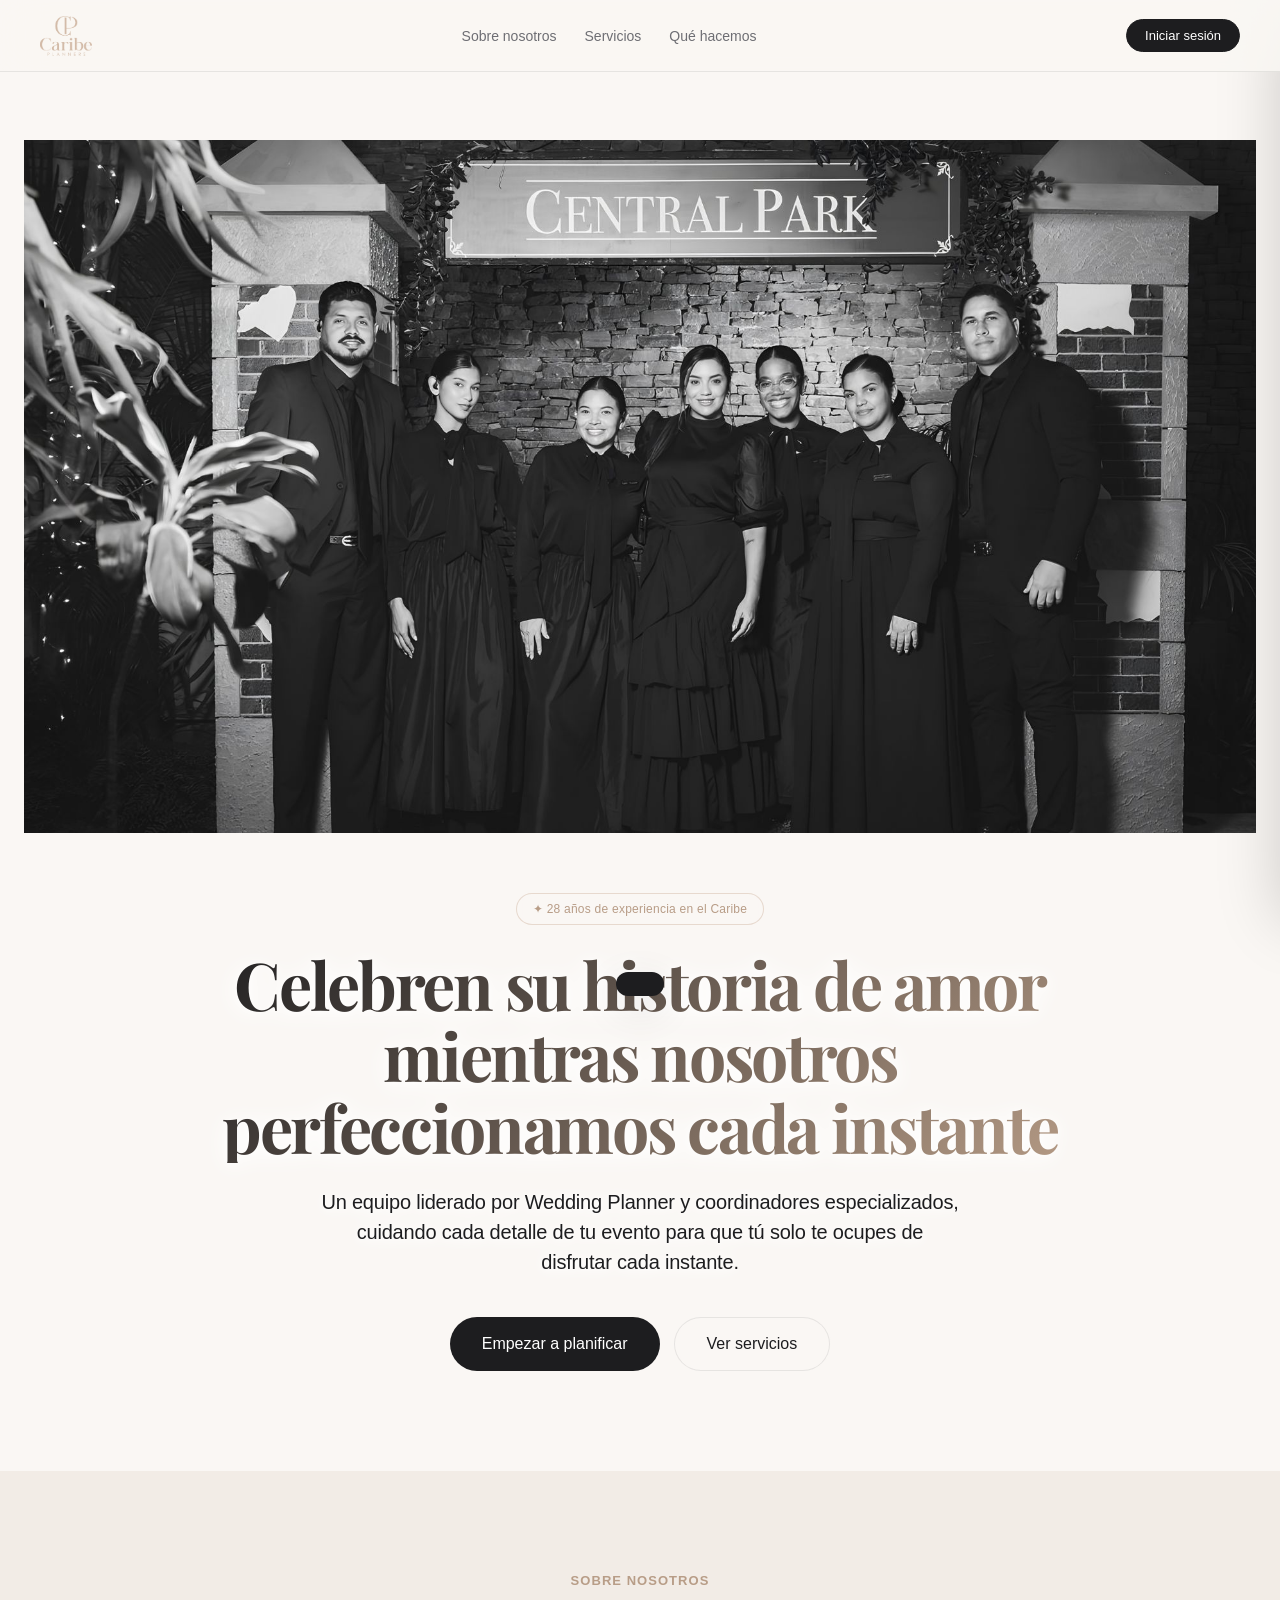
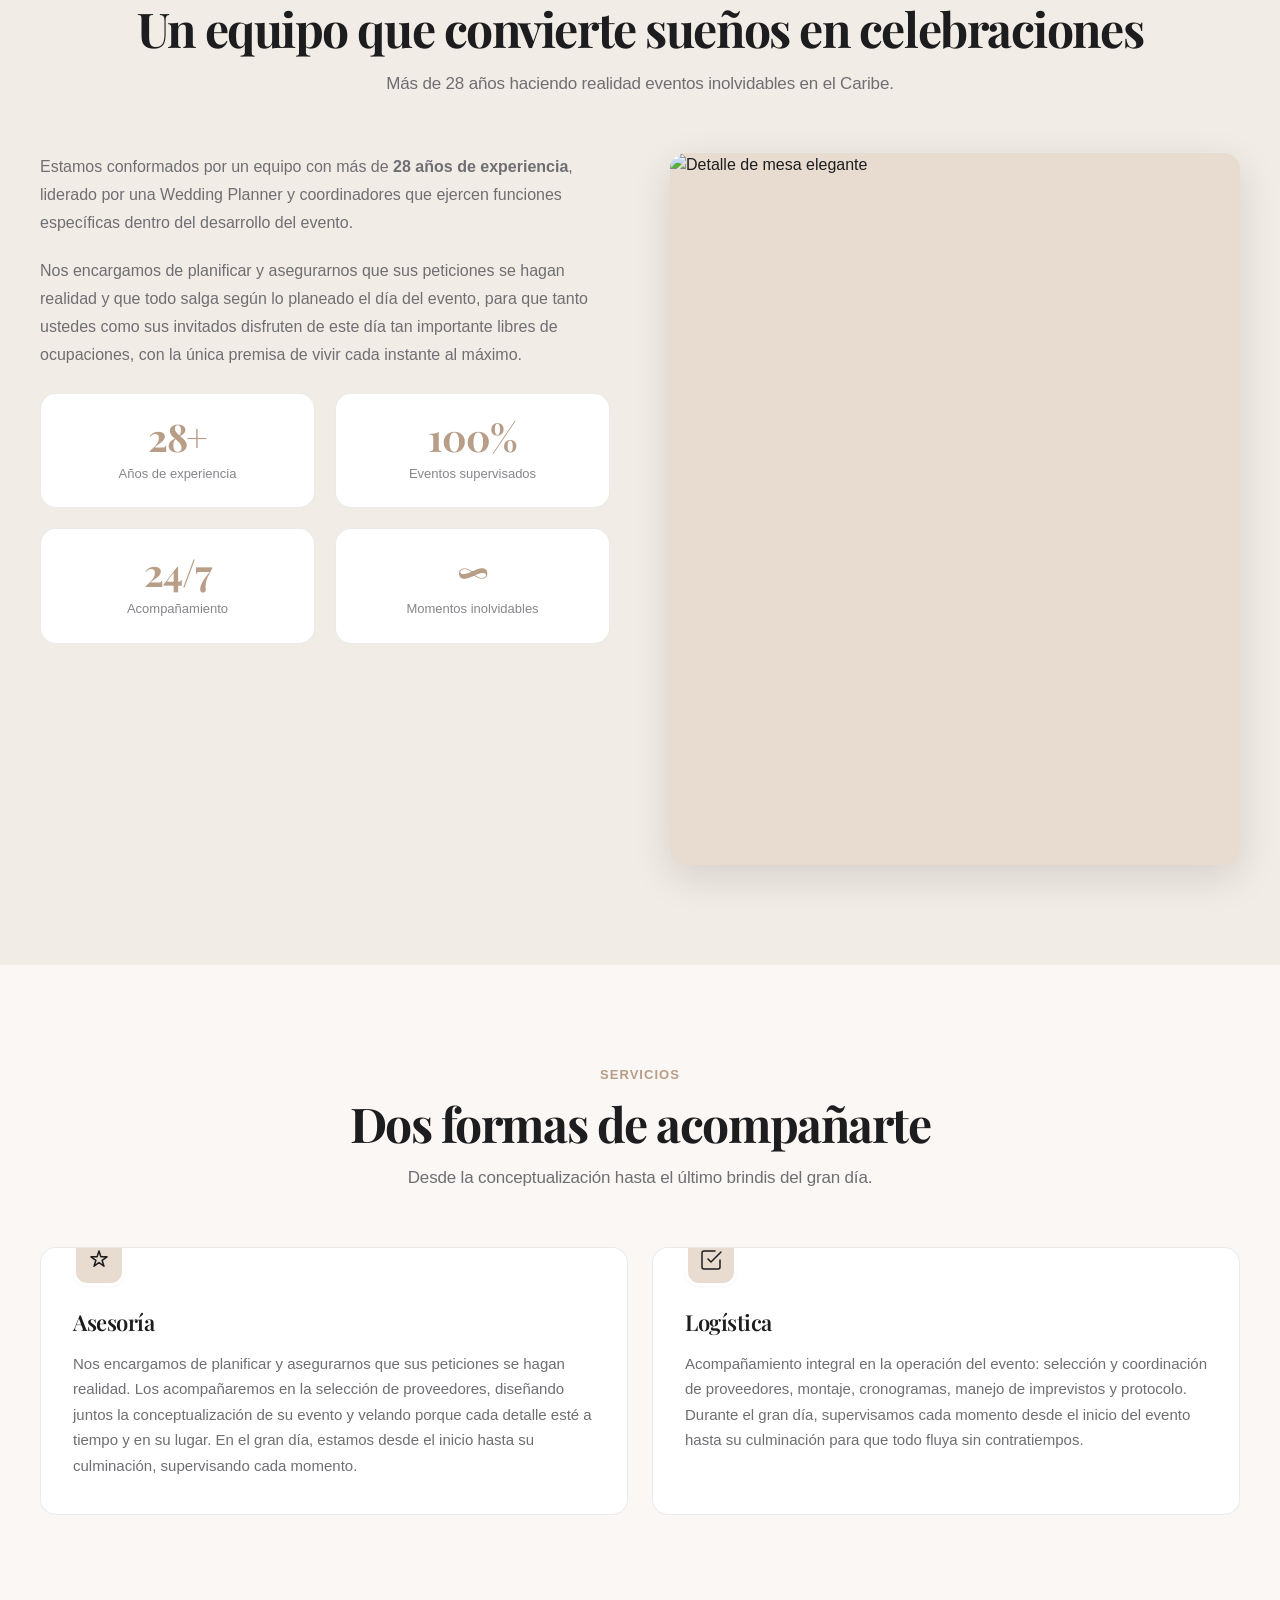
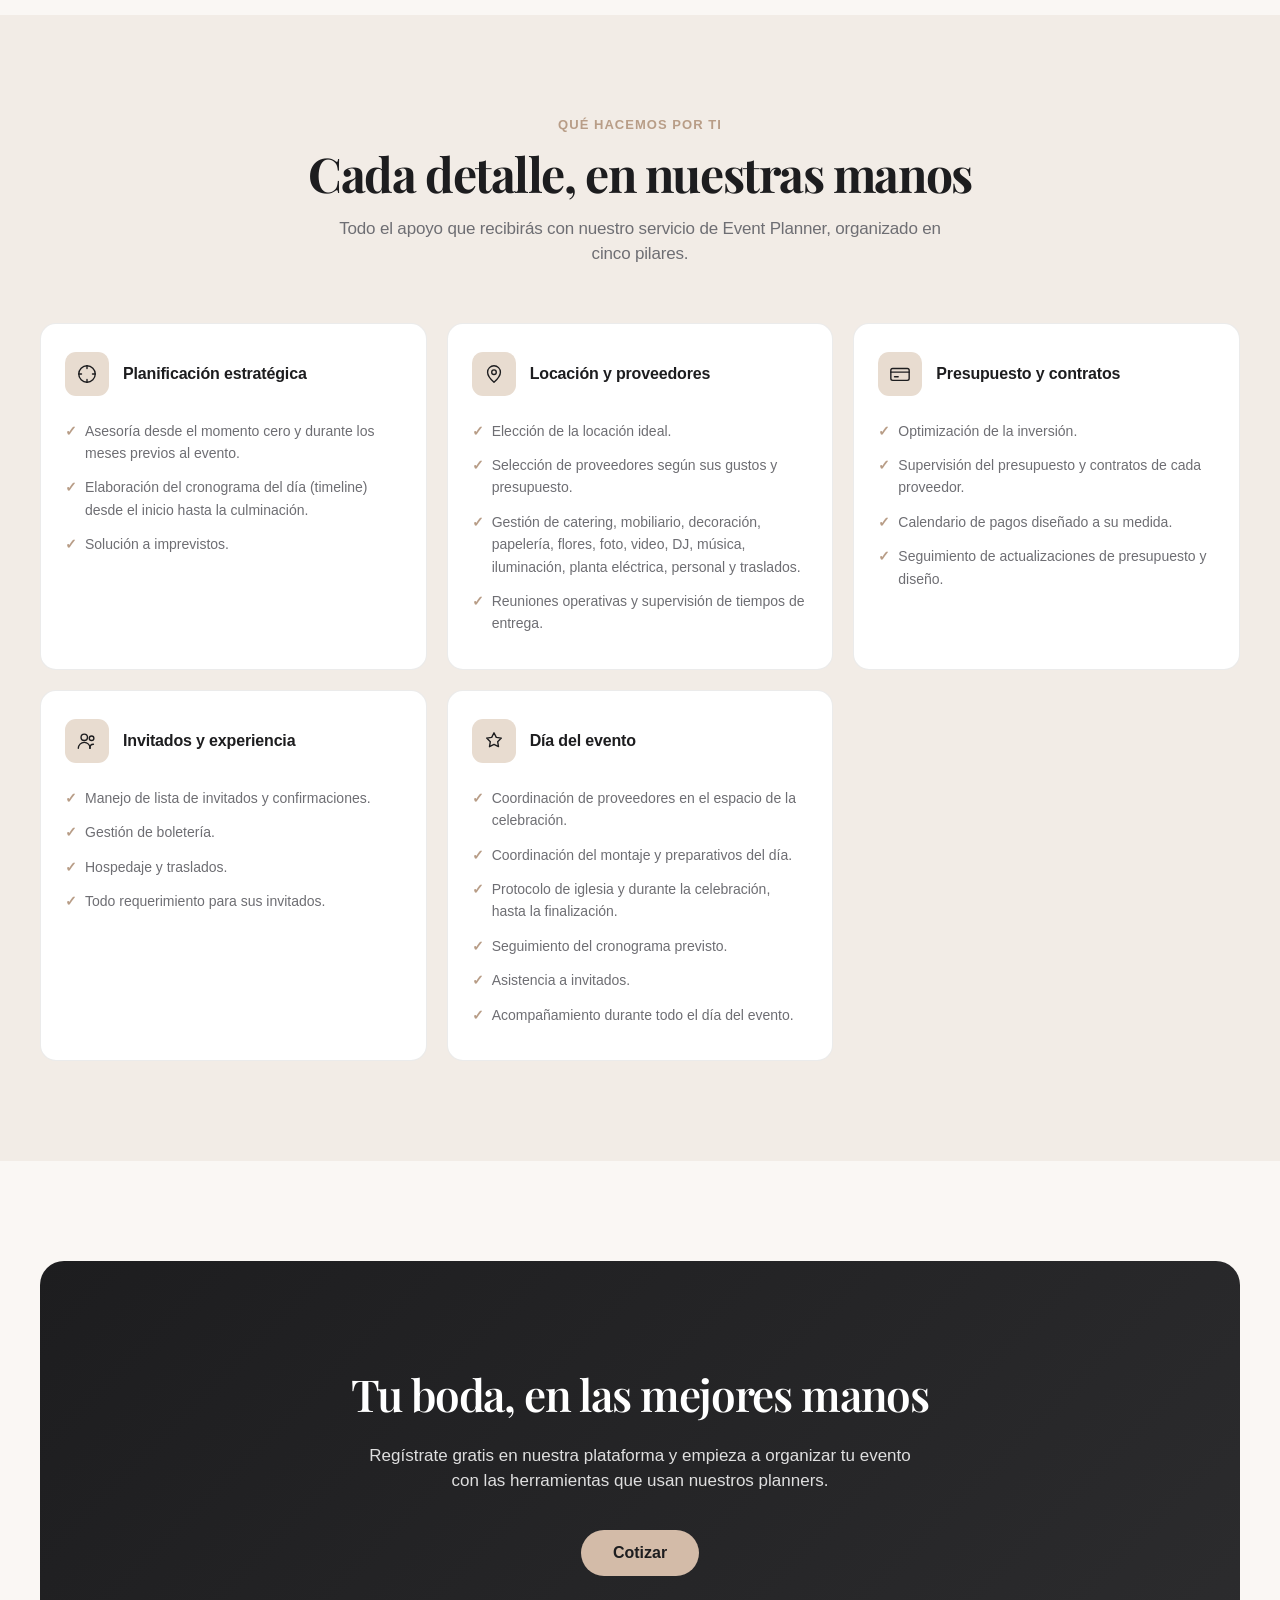
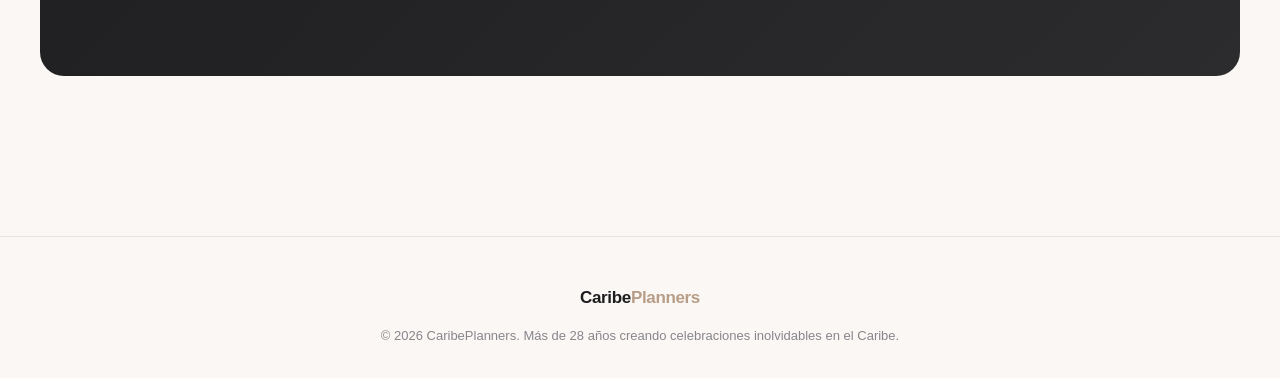
==== commit ff8bdb39: "Add files via upload" ====
--- a/index.html
+++ b/index.html
@@ -4,188 +4,10 @@
 <meta charset="UTF-8">
 <meta name="viewport" content="width=device-width,initial-scale=1.0">
 <title>CaribePlanners — Wedding Planners en el Caribe</title>
-<style>
-:root{--primary:#D3BBA8;--primary-dark:#B89D87;--primary-light:#E8DCD0;--bg:#FAF7F4;--bg-alt:#F2ECE6;--text:#1D1D1F;--text-sec:#6E6E73;--text-ter:#86868B;--border:rgba(0,0,0,.08);--danger:#FF3B30;--shadow-sm:0 1px 3px rgba(0,0,0,.04);--shadow-md:0 4px 16px rgba(0,0,0,.06);--shadow-lg:0 12px 40px rgba(0,0,0,.1);--radius:16px;--font:-apple-system,BlinkMacSystemFont,'SF Pro Display','Segoe UI',sans-serif;--ease:cubic-bezier(.25,.1,.25,1)}
-*{margin:0;padding:0;box-sizing:border-box}
-html{scroll-behavior:smooth}
-body{font-family:var(--font);background:var(--bg);color:var(--text);-webkit-font-smoothing:antialiased;line-height:1.5}
-.hidden{display:none!important}
-img{max-width:100%;display:block}
-
-.nav{position:fixed;top:0;left:0;right:0;height:72px;background:rgba(250,247,244,.85);backdrop-filter:saturate(180%) blur(20px);-webkit-backdrop-filter:saturate(180%) blur(20px);border-bottom:1px solid var(--border);z-index:1000;display:flex;align-items:center;padding:0 32px}
-.nav-inner{max-width:1200px;width:100%;margin:0 auto;display:flex;align-items:center;justify-content:space-between}
-.nav-logo{text-decoration:none;display:flex;align-items:center}
-.nav-logo img{height:40px;width:auto;display:block;transition:opacity .2s}
-.nav-logo img:hover{opacity:.85}
-.nav-logo-text{font-size:19px;font-weight:600;letter-spacing:-.02em;color:var(--text)}
-.nav-logo-text span{color:var(--primary-dark)}
-.nav-links{display:flex;gap:28px;list-style:none}
-.nav-links a{color:var(--text-sec);text-decoration:none;font-size:14px;font-weight:400;transition:color .3s}
-.nav-links a:hover{color:var(--text)}
-.nav-actions{display:flex;gap:12px;align-items:center}
-.nav-btn{background:transparent;border:1px solid var(--border);padding:8px 18px;border-radius:980px;font-size:13px;font-weight:500;cursor:pointer;font-family:var(--font);color:var(--text);transition:.2s}
-.nav-btn:hover{background:var(--bg-alt)}
-.nav-btn.primary{background:var(--text);color:#fff;border-color:var(--text)}
-.nav-btn.primary:hover{background:#000;opacity:.92}
-@media(max-width:768px){.nav-links{display:none}.nav{padding:0 16px}}
-
-.hero{min-height:100vh;display:flex;flex-direction:column;align-items:center;justify-content:center;text-align:center;padding:160px 24px 100px;position:relative;overflow:hidden}
-.hero-bg{position:absolute;top:0;left:0;right:0;bottom:0;z-index:0}
-.hero-bg img{width:100%;height:100%;object-fit:cover}
-.hero::after{content:'';position:absolute;top:0;left:0;right:0;bottom:0;background:linear-gradient(180deg,transparent 0%,rgba(250,247,244,.2) 45%,rgba(250,247,244,.85) 100%);z-index:1;pointer-events:none}
-.hero>*{position:relative;z-index:2}
-.hero-badge{display:inline-block;background:rgba(250,247,244,.9);color:var(--primary-dark);padding:6px 16px;border-radius:980px;font-size:12px;font-weight:500;letter-spacing:.02em;margin-top:60px;margin-bottom:24px;border:1px solid rgba(211,187,168,.5);backdrop-filter:blur(8px);-webkit-backdrop-filter:blur(8px)}
-.hero h1{font-size:clamp(34px,6vw,66px);font-weight:700;letter-spacing:-.035em;line-height:1.08;max-width:920px;margin-bottom:24px;background:linear-gradient(135deg,var(--text) 0%,var(--primary-dark) 100%);-webkit-background-clip:text;-webkit-text-fill-color:transparent;background-clip:text;filter:drop-shadow(0 2px 12px rgba(255,255,255,.9)) drop-shadow(0 1px 3px rgba(255,255,255,.8))}
-.hero p{font-size:clamp(16px,2vw,20px);color:var(--text);max-width:640px;margin-bottom:40px;letter-spacing:-.01em;font-weight:500;filter:drop-shadow(0 1px 8px rgba(255,255,255,.9)) drop-shadow(0 1px 2px rgba(255,255,255,.8))}
-.hero-actions{display:flex;gap:14px;flex-wrap:wrap;justify-content:center}
-.btn-hero{background:var(--text);color:#fff;padding:14px 32px;border-radius:980px;font-size:16px;font-weight:500;text-decoration:none;border:none;cursor:pointer;font-family:var(--font);transition:.25s var(--ease)}
-.btn-hero:hover{transform:translateY(-2px);box-shadow:0 12px 28px rgba(0,0,0,.18)}
-.btn-hero.sec{background:rgba(250,247,244,.9);color:var(--text);border:1px solid var(--border);backdrop-filter:blur(8px);-webkit-backdrop-filter:blur(8px)}
-.btn-hero.sec:hover{background:#fff;box-shadow:none}
-@media(max-width:768px){.hero{padding:110px 20px 60px}}
-
-section{padding:100px 24px}
-.container{max-width:1200px;margin:0 auto}
-.section-label{display:block;font-size:13px;font-weight:600;color:var(--primary-dark);letter-spacing:.08em;text-transform:uppercase;margin-bottom:12px;text-align:center}
-.section-title{font-size:clamp(30px,4.5vw,48px);font-weight:700;letter-spacing:-.03em;line-height:1.1;text-align:center;margin-bottom:16px}
-.section-subtitle{font-size:17px;color:var(--text-sec);text-align:center;max-width:640px;margin:0 auto 56px;letter-spacing:-.01em}
-
-.about{background:var(--bg-alt)}
-.about-grid{display:grid;grid-template-columns:1fr 1fr;gap:60px;align-items:stretch}
-.about-text{font-size:16px;color:var(--text-sec);line-height:1.75;margin-bottom:20px}
-.about-img{border-radius:var(--radius);overflow:hidden;box-shadow:var(--shadow-lg);aspect-ratio:4/5;background:var(--primary-light)}
-.about-img img{width:100%;height:100%;object-fit:cover}
-.about-stats{display:grid;grid-template-columns:1fr 1fr;gap:20px;margin-top:24px}
-.stat-big{background:#fff;padding:24px;border-radius:var(--radius);border:1px solid var(--border);text-align:center}
-.stat-big .num{font-size:38px;font-weight:700;letter-spacing:-.03em;color:var(--primary-dark);line-height:1}
-.stat-big .lbl{font-size:13px;color:var(--text-ter);margin-top:8px;font-weight:500}
-@media(max-width:900px){.about-grid{grid-template-columns:1fr;gap:40px}.about-img{aspect-ratio:16/10}}
-
-.services-grid{display:grid;grid-template-columns:1fr 1fr;gap:24px}
-.service-card{background:#fff;border-radius:var(--radius);border:1px solid var(--border);overflow:hidden;transition:.4s var(--ease)}
-.service-card:hover{transform:translateY(-6px);box-shadow:var(--shadow-lg)}
-.service-img{width:100%;height:220px;object-fit:cover;display:block;background:var(--primary-light)}
-.service-body{padding:32px 32px 36px}
-.service-icon{width:52px;height:52px;border-radius:14px;background:var(--primary-light);display:flex;align-items:center;justify-content:center;margin-bottom:20px;margin-top:-46px;position:relative;border:3px solid #fff;box-shadow:var(--shadow-sm)}
-.service-icon svg{width:24px;height:24px;stroke:var(--text);stroke-width:1.5;fill:none}
-.service-card:hover .service-icon svg{stroke:var(--primary-dark)}
-.service-card h3{font-size:22px;font-weight:600;letter-spacing:-.02em;margin-bottom:12px}
-.service-card p{font-size:15px;color:var(--text-sec);line-height:1.7}
-@media(max-width:900px){.services-grid{grid-template-columns:1fr}.service-img{height:180px}}
-
-.activities{background:var(--bg-alt)}
-.act-grid{display:grid;grid-template-columns:repeat(auto-fit,minmax(300px,1fr));gap:20px}
-.act-card{background:#fff;border-radius:var(--radius);padding:28px 24px;border:1px solid var(--border);transition:.3s var(--ease);display:flex;flex-direction:column}
-.act-card:hover{transform:translateY(-4px);box-shadow:var(--shadow-md)}
-.act-head{display:flex;align-items:center;gap:14px;margin-bottom:18px}
-.act-icon{width:44px;height:44px;border-radius:11px;background:var(--primary-light);display:flex;align-items:center;justify-content:center;flex-shrink:0}
-.act-icon svg{width:22px;height:22px;stroke:var(--text);stroke-width:1.5;fill:none;stroke-linecap:round;stroke-linejoin:round}
-.act-title{font-size:16px;font-weight:600;letter-spacing:-.01em}
-.act-list{list-style:none;padding:0}
-.act-list li{font-size:14px;color:var(--text-sec);line-height:1.6;padding:6px 0 6px 20px;position:relative}
-.act-list li::before{content:'✓';position:absolute;left:0;color:var(--primary-dark);font-weight:700}
-
-.cta-final{background:linear-gradient(135deg,var(--text) 0%,#2C2C2E 100%);color:#fff;text-align:center;padding:100px 24px;border-radius:24px;max-width:1200px;margin:0 auto 60px;position:relative;overflow:hidden}
-.cta-bg{position:absolute;top:0;left:0;right:0;bottom:0;z-index:0}
-.cta-bg img{width:100%;height:100%;object-fit:cover;opacity:.35}
-.cta-bg::after{content:'';position:absolute;top:0;left:0;right:0;bottom:0;background:linear-gradient(135deg,rgba(29,29,31,.9) 0%,rgba(44,44,46,.85) 100%)}
-.cta-final>*{position:relative;z-index:1}
-.cta-final h2{font-size:clamp(30px,4.5vw,44px);font-weight:700;letter-spacing:-.03em;margin-bottom:16px}
-.cta-final p{font-size:17px;opacity:.85;max-width:560px;margin:0 auto 36px}
-.cta-final .btn-hero{background:var(--primary);color:var(--text);font-weight:600}
-.cta-final .btn-hero:hover{background:var(--primary-light);box-shadow:0 12px 32px rgba(211,187,168,.35)}
-
-.footer{padding:48px 24px 32px;border-top:1px solid var(--border);text-align:center;color:var(--text-ter);font-size:13px}
-.footer-logo{font-size:17px;font-weight:600;color:var(--text);margin-bottom:16px;letter-spacing:-.02em}
-.footer-logo span{color:var(--primary-dark)}
-.footer p{margin-top:16px}
-@media(max-width:768px){section{padding:64px 20px}}
-
-.auth-wrap{min-height:100vh;display:flex;align-items:center;justify-content:center;padding:24px;background:radial-gradient(circle at 30% 20%,var(--primary-light),var(--bg) 65%)}
-.auth-card{background:#fff;border-radius:24px;box-shadow:var(--shadow-lg);padding:40px;width:100%;max-width:440px;border:1px solid var(--border)}
-.brand-logo{display:flex;justify-content:center;margin-bottom:16px}
-.brand-logo img{max-width:140px;width:100%;height:auto}
-.brand-logo .fb{font-size:22px;font-weight:600;letter-spacing:-.02em;text-align:center}
-.brand-logo .fb span{color:var(--primary-dark)}
-.tagline{font-size:14px;color:var(--text-sec);text-align:center;margin-bottom:20px}
-.tabs{display:flex;background:var(--bg-alt);padding:4px;border-radius:980px;margin-bottom:20px}
-.tabs button{flex:1;padding:10px;border:none;background:transparent;border-radius:980px;font-size:14px;font-weight:500;cursor:pointer;color:var(--text-sec);font-family:var(--font);transition:.25s}
-.tabs button.active{background:#fff;color:var(--text);box-shadow:var(--shadow-sm)}
-.field{margin-bottom:12px}
-.field label{display:block;font-size:13px;font-weight:500;color:var(--text-sec);margin-bottom:6px}
-.field input{width:100%;padding:12px 14px;border:1px solid var(--border);border-radius:8px;font-size:15px;font-family:var(--font);background:var(--bg);color:var(--text);transition:.2s}
-.field input:focus{outline:none;border-color:var(--primary-dark);box-shadow:0 0 0 3px rgba(211,187,168,.25);background:#fff}
-.btn{width:100%;padding:13px;background:var(--text);color:#fff;border:none;border-radius:8px;font-size:15px;font-weight:500;cursor:pointer;font-family:var(--font);transition:.2s}
-.btn:hover{transform:translateY(-1px);opacity:.92}
-.btn-sec{background:transparent;color:var(--text);border:1px solid var(--border)}
-.socials{display:flex;flex-direction:column;gap:10px;margin-bottom:14px}
-.btn-soc{display:flex;align-items:center;justify-content:center;gap:10px;width:100%;padding:12px;border:1px solid var(--border);border-radius:8px;background:#fff;color:var(--text);font-size:15px;font-weight:500;font-family:var(--font);cursor:pointer}
-.btn-soc:hover{background:var(--bg-alt)}
-.btn-soc.apple{background:var(--text);color:#fff;border-color:var(--text)}
-.btn-soc.apple:hover{background:#000}
-.btn-soc svg{width:18px;height:18px}
-.divider{display:flex;align-items:center;gap:12px;margin:14px 0;color:var(--text-ter);font-size:11px;letter-spacing:.08em;text-transform:uppercase}
-.divider::before,.divider::after{content:'';flex:1;height:1px;background:var(--border)}
-.err{background:#FFEBE9;color:var(--danger);padding:10px 14px;border-radius:8px;font-size:13px;margin-bottom:12px;display:none}
-.err.show{display:block}
-.hint{text-align:center;font-size:12px;color:var(--text-ter);margin-top:16px;line-height:1.9}
-.hint code{background:var(--bg-alt);padding:2px 6px;border-radius:4px;font-family:monospace;font-size:11px}
-.hint .demo{background:var(--primary-light);color:var(--primary-dark);border:none;padding:3px 10px;border-radius:6px;font-size:11px;font-weight:600;cursor:pointer;margin-left:6px;font-family:var(--font)}
-.back-link{display:block;text-align:center;margin-top:16px;color:var(--text-sec);font-size:13px;text-decoration:none;cursor:pointer}
-.back-link:hover{color:var(--text)}
-
-.shell{display:grid;grid-template-columns:250px 1fr;min-height:100vh}
-.side{background:#fff;border-right:1px solid var(--border);padding:24px 16px;position:sticky;top:0;height:100vh;overflow-y:auto}
-.side-logo{max-width:140px;display:block;margin:0 auto 20px}
-.side-logo-fb{font-size:18px;font-weight:600;text-align:center;margin-bottom:20px;letter-spacing:-.02em}
-.side-logo-fb span{color:var(--primary-dark)}
-.user-box{background:var(--bg-alt);padding:12px 14px;border-radius:var(--radius);margin-bottom:18px}
-.user-box .n{font-size:14px;font-weight:600}
-.user-box .e{font-size:12px;color:var(--text-ter);word-break:break-all}
-.user-box .r{display:inline-block;margin-top:6px;font-size:11px;padding:2px 8px;border-radius:980px;background:var(--primary-light);color:var(--primary-dark);font-weight:600}
-.nav-dash{list-style:none}
-.nav-dash button{width:100%;text-align:left;padding:11px 14px;border:none;background:transparent;border-radius:8px;font-size:14px;color:var(--text-sec);cursor:pointer;font-family:var(--font);transition:.2s;margin-bottom:2px;display:flex;align-items:center;gap:10px}
-.nav-dash button:hover{background:var(--bg-alt);color:var(--text)}
-.nav-dash button.active{background:var(--primary-light);color:var(--primary-dark);font-weight:600}
-.logout{margin-top:20px;padding-top:18px;border-top:1px solid var(--border)}
-.main{padding:36px 44px;max-width:1200px;width:100%}
-.hdr{margin-bottom:28px}
-.hdr h1{font-size:30px;font-weight:700;letter-spacing:-.03em;margin-bottom:6px}
-.hdr p{color:var(--text-sec);font-size:15px}
-.card{background:#fff;border-radius:var(--radius);padding:26px;border:1px solid var(--border);box-shadow:var(--shadow-sm);margin-bottom:18px}
-.card h2{font-size:17px;font-weight:600;letter-spacing:-.02em;margin-bottom:18px}
-.stats{display:grid;grid-template-columns:repeat(auto-fit,minmax(160px,1fr));gap:14px;margin-bottom:28px}
-.stat{background:#fff;padding:18px;border-radius:var(--radius);border:1px solid var(--border)}
-.stat .l{font-size:11px;color:var(--text-ter);text-transform:uppercase;letter-spacing:.04em;margin-bottom:6px;font-weight:600}
-.stat .v{font-size:26px;font-weight:700;letter-spacing:-.02em}
-.stat .v.acc{color:var(--primary-dark)}
-.tbl{width:100%;border-collapse:collapse;font-size:14px}
-.tbl th{text-align:left;padding:11px 10px;font-size:11px;color:var(--text-ter);text-transform:uppercase;letter-spacing:.04em;border-bottom:1px solid var(--border);font-weight:600}
-.tbl td{padding:13px 10px;border-bottom:1px solid var(--border)}
-.tbl tr:last-child td{border-bottom:none}
-.badge{display:inline-block;padding:3px 10px;border-radius:980px;font-size:11px;font-weight:600}
-.empty{text-align:center;padding:36px 20px;color:var(--text-ter);font-size:14px}
-.task{display:flex;align-items:center;gap:12px;padding:11px 0;border-bottom:1px solid var(--border)}
-.task:last-child{border-bottom:none}
-.task input[type=checkbox]{width:18px;height:18px;accent-color:var(--primary-dark);cursor:pointer}
-.task.done .t-txt{text-decoration:line-through;color:var(--text-ter)}
-.t-txt{flex:1;font-size:14px}
-.t-del{background:none;border:none;color:var(--text-ter);cursor:pointer;font-size:16px;padding:4px 8px;border-radius:6px}
-.t-del:hover{background:#FFEBE9;color:var(--danger)}
-.iform{display:flex;gap:8px;margin-bottom:14px;flex-wrap:wrap}
-.iform input,.iform select{flex:1;min-width:130px;padding:10px 14px;border:1px solid var(--border);border-radius:8px;font-size:14px;font-family:var(--font);background:var(--bg);color:var(--text)}
-.iform input:focus,.iform select:focus{outline:none;border-color:var(--primary-dark);background:#fff}
-.iform button{padding:10px 18px;background:var(--text);color:#fff;border:none;border-radius:8px;font-size:14px;font-weight:500;cursor:pointer;font-family:var(--font)}
-.tools-grid{display:grid;grid-template-columns:repeat(auto-fit,minmax(220px,1fr));gap:14px}
-.tool{background:#fff;padding:22px;border-radius:var(--radius);border:1px solid var(--border);cursor:pointer;transition:.3s var(--ease);text-align:left}
-.tool:hover{transform:translateY(-4px);box-shadow:var(--shadow-lg)}
-.tool .ico{width:44px;height:44px;background:var(--primary-light);border-radius:12px;display:flex;align-items:center;justify-content:center;font-size:20px;margin-bottom:14px}
-.tool h3{font-size:15px;font-weight:600;margin-bottom:4px}
-.tool p{font-size:13px;color:var(--text-sec);line-height:1.5}
-.toast{position:fixed;bottom:24px;left:50%;transform:translateX(-50%) translateY(120px);background:var(--text);color:#fff;padding:12px 24px;border-radius:980px;font-size:14px;box-shadow:var(--shadow-lg);transition:transform .4s var(--ease);z-index:9999;pointer-events:none}
-.toast.show{transform:translateX(-50%) translateY(0)}
-@media(max-width:900px){.shell{grid-template-columns:1fr}.side{position:relative;height:auto;border-right:none;border-bottom:1px solid var(--border)}.main{padding:20px}.auth-card{padding:28px 22px}}
-</style>
+<link rel="preconnect" href="https://fonts.googleapis.com">
+<link rel="preconnect" href="https://fonts.gstatic.com" crossorigin>
+<link href="https://fonts.googleapis.com/css2?family=Playfair+Display:wght@400;500;600;700&display=swap" rel="stylesheet">
+<link rel="stylesheet" href="styles.css">
 </head>
 <body>
 
@@ -212,7 +34,7 @@
   <!-- HERO -->
   <header class="hero">
     <div class="hero-bg">
-      <img src="hero.jpg" alt="Boda en el Caribe">
+      <img src="hero.jpg" alt="Boda en el Caribe" onerror="this.style.display='none'">
     </div>
     <span class="hero-badge">✦ 28 años de experiencia en el Caribe</span>
     <h1>Celebren su historia de amor mientras nosotros perfeccionamos cada instante</h1>
@@ -242,7 +64,7 @@
           </div>
         </div>
         <div class="about-img">
-          <img src="https://images.unsplash.com/photo-1464366400600-7168b8af9bc3?w=800&q=80&auto=format&fit=crop" alt="Detalle de mesa elegante">
+          <img src="https://images.unsplash.com/photo-1464366400600-7168b8af9bc3?w=800&q=80&auto=format&fit=crop" alt="Detalle de mesa elegante" onerror="this.parentElement.style.background='var(--primary-light)'">
         </div>
       </div>
     </div>
@@ -257,25 +79,20 @@
 
       <div class="services-grid">
         <div class="service-card">
-          <img class="service-img" src="https://images.unsplash.com/photo-1522673607200-164d1b6ce486?w=800&q=80&auto=format&fit=crop" alt="Asesoría">
+          <img class="service-img" src="https://images.unsplash.com/photo-1522673607200-164d1b6ce486?w=800&q=80&auto=format&fit=crop" alt="Asesoría" onerror="this.style.display='none'">
           <div class="service-body">
             <div class="service-icon">
-              <svg viewBox="0 0 24 24" xmlns="http://www.w3.org/2000/svg">
-                <path d="M12 3l1.9 5.8H20l-4.9 3.6 1.9 5.8L12 14.6 7 18.2l1.9-5.8L4 8.8h6.1z"/>
-              </svg>
+              <svg viewBox="0 0 24 24"><path d="M12 3l1.9 5.8H20l-4.9 3.6 1.9 5.8L12 14.6 7 18.2l1.9-5.8L4 8.8h6.1z"/></svg>
             </div>
             <h3>Asesoría</h3>
             <p>Nos encargamos de planificar y asegurarnos que sus peticiones se hagan realidad. Los acompañaremos en la selección de proveedores, diseñando juntos la conceptualización de su evento y velando porque cada detalle esté a tiempo y en su lugar. En el gran día, estamos desde el inicio hasta su culminación, supervisando cada momento.</p>
           </div>
         </div>
         <div class="service-card">
-          <img class="service-img" src="https://images.unsplash.com/photo-1478146896981-b80fe463b330?w=800&q=80&auto=format&fit=crop" alt="Logística">
+          <img class="service-img" src="https://images.unsplash.com/photo-1478146896981-b80fe463b330?w=800&q=80&auto=format&fit=crop" alt="Logística" onerror="this.style.display='none'">
           <div class="service-body">
             <div class="service-icon">
-              <svg viewBox="0 0 24 24" xmlns="http://www.w3.org/2000/svg">
-                <path d="M9 11l3 3L22 4"/>
-                <path d="M21 12v7a2 2 0 01-2 2H5a2 2 0 01-2-2V5a2 2 0 012-2h11"/>
-              </svg>
+              <svg viewBox="0 0 24 24"><path d="M9 11l3 3L22 4"/><path d="M21 12v7a2 2 0 01-2 2H5a2 2 0 01-2-2V5a2 2 0 012-2h11"/></svg>
             </div>
             <h3>Logística</h3>
             <p>Acompañamiento integral en la operación del evento: selección y coordinación de proveedores, montaje, cronogramas, manejo de imprevistos y protocolo. Durante el gran día, supervisamos cada momento desde el inicio del evento hasta su culminación para que todo fluya sin contratiempos.</p>
@@ -376,11 +193,11 @@
   <section>
     <div class="cta-final">
       <div class="cta-bg">
-        <img src="https://images.unsplash.com/photo-1505118380757-91f5f5632de0?w=1920&q=80&auto=format&fit=crop" alt="Playa caribeña">
+        <img src="https://images.unsplash.com/photo-1505118380757-91f5f5632de0?w=1920&q=80&auto=format&fit=crop" alt="Playa caribeña" onerror="this.style.display='none'">
       </div>
       <h2>Tu boda, en las mejores manos</h2>
       <p>Regístrate gratis en nuestra plataforma y empieza a organizar tu evento con las herramientas que usan nuestros planners.</p>
-      <button class="btn-hero" onclick="goToAuth()">Cotiza la boda de tus sueños</button>
+      <button class="btn-hero" onclick="goToAuth()">Cotizar</button>
     </div>
   </section>
 
@@ -400,16 +217,22 @@
     <p class="tagline">Tu espacio privado de planificación</p>
 
     <div class="tabs">
-      <button id="tabLogin" class="active" type="button">Iniciar sesión</button>
-      <button id="tabReg" type="button">Crear cuenta</button>
+      <button id="tabLogin" class="active" type="button" onclick="switchTab('login')">Iniciar sesión</button>
+      <button id="tabReg" type="button" onclick="switchTab('register')">Crear cuenta</button>
     </div>
 
     <div id="errBox" class="err"></div>
 
     <form id="loginForm">
-      <div class="field"><label>Correo</label><input type="email" id="logEmail" required placeholder="tu@correo.com"></div>
-      <div class="field"><label>Contraseña</label><input type="password" id="logPass" required placeholder="••••••••"></div>
-      <button type="submit" class="btn">Entrar</button>
+      <div class="field">
+        <label>Correo electrónico</label>
+        <input type="email" id="logEmail" required placeholder="tu@correo.com" autocomplete="email">
+      </div>
+      <div class="field">
+        <label>Contraseña</label>
+        <input type="password" id="logPass" required placeholder="••••••••" autocomplete="current-password">
+      </div>
+      <button type="submit" class="btn btn-primary btn-block">Entrar</button>
     </form>
 
     <form id="regForm" class="hidden">
@@ -424,679 +247,373 @@
         </button>
       </div>
       <div class="divider">o con email</div>
-      <div class="field"><label>Nombre</label><input type="text" id="regName" required placeholder="Ana y Carlos"></div>
-      <div class="field"><label>Correo</label><input type="email" id="regEmail" required placeholder="tu@correo.com"></div>
-      <div class="field"><label>Contraseña</label><input type="password" id="regPass" required minlength="6" placeholder="Mínimo 6 caracteres"></div>
-      <button type="submit" class="btn">Crear cuenta</button>
+      <div class="field">
+        <label>Nombre completo</label>
+        <input type="text" id="regName" required placeholder="Ana y Carlos" autocomplete="name">
+      </div>
+      <div class="field">
+        <label>Correo electrónico</label>
+        <input type="email" id="regEmail" required placeholder="tu@correo.com" autocomplete="email">
+      </div>
+      <div class="field">
+        <label>Contraseña</label>
+        <input type="password" id="regPass" required minlength="6" placeholder="Mínimo 6 caracteres" autocomplete="new-password">
+      </div>
+      <button type="submit" class="btn btn-primary btn-block">Crear cuenta</button>
     </form>
 
     <p class="hint">
       <strong>Demo pareja:</strong><br>
       <code>pareja@caribeplanners.com</code> · <code>pareja123</code>
-      <button class="demo" type="button" onclick="quickLogin('pareja@caribeplanners.com','pareja123')">Entrar</button><br>
-      <strong style="display:inline-block;margin-top:6px">Demo equipo:</strong><br>
-      <code>admin@caribeplanners.com</code> · <code>admin123</code>
-      <button class="demo" type="button" onclick="quickLogin('admin@caribeplanners.com','admin123')">Entrar</button>
+      <button class="demo" type="button" onclick="quickLogin('pareja@caribeplanners.com','pareja123')">Entrar</button>
     </p>
     <a class="back-link" onclick="showLanding()">← Volver al inicio</a>
   </div>
 </div>
-<!-- ================= DASHBOARD ================= -->
+
+<!-- ================= DASHBOARD PAREJA ================= -->
 <div id="appView" class="shell hidden">
   <aside class="side">
     <img src="caribeplanners.png" alt="CaribePlanners" class="side-logo" onerror="this.style.display='none';this.nextElementSibling.style.display='block'">
-    <div class="side-logo-fb" style="display:none">Caribe<span>Planners</span></div>
-    <div class="user-box">
+    <div style="display:none;font-size:18px;font-weight:600;text-align:center;margin-bottom:20px;letter-spacing:-.02em">Caribe<span style="color:var(--primary-dark)">Planners</span></div>
+
+    <div class="side-user">
       <div class="n" id="uName">—</div>
       <div class="e" id="uEmail">—</div>
       <span class="r" id="uRole">—</span>
     </div>
+
     <ul class="nav-dash" id="navList"></ul>
-    <div class="logout"><button class="btn btn-sec" id="logoutBtn">Cerrar sesión</button></div>
+
+    <button class="btn btn-secondary btn-block btn-sm" onclick="logout()">Cerrar sesión</button>
   </aside>
 
   <main class="main">
-    <div class="hdr"><h1 id="pgTitle">—</h1><p id="pgSub">—</p></div>
-
-    <section id="v-inicio" class="hidden">
+    <div class="topbar">
+      <h1 id="pgTitle">—</h1>
+      <span class="user" id="topbarUser">—</span>
+    </div>
+
+    <!-- VISTA: INICIO -->
+    <section id="v-inicio" class="page hidden">
+      <div class="page-header">
+        <span class="kicker">Panel de planificación</span>
+        <h1>¡Bienvenidos!</h1>
+        <p>Aquí tienen todas sus herramientas en un solo lugar.</p>
+      </div>
+
       <div class="stats">
         <div class="stat"><div class="l">Tareas pendientes</div><div class="v" id="sTasks">0</div></div>
         <div class="stat"><div class="l">Invitados</div><div class="v" id="sGuests">0</div></div>
-        <div class="stat"><div class="l">Confirmados</div><div class="v acc" id="sConf">0</div></div>
-        <div class="stat"><div class="l">Presupuesto</div><div class="v" id="sBudget">0 €</div></div>
-      </div>
-      <div class="card">
-        <h2>Herramientas destacadas</h2>
+        <div class="stat"><div class="l">Confirmados</div><div class="v accent" id="sConf">0</div></div>
+        <div class="stat"><div class="l">Presupuesto</div><div class="v" id="sBudget">$0</div></div>
+      </div>
+
+      <div class="card">
+        <div class="card-header">
+          <h2>Herramientas destacadas</h2>
+        </div>
         <div class="tools-grid" id="toolsGrid"></div>
       </div>
-      <div class="card">
-        <h2>Datos de la boda</h2>
-        <div id="wedInfo" class="empty">Aún no habéis rellenado los datos.</div>
-        <form id="wedForm" style="display:grid;gap:12px;grid-template-columns:1fr 1fr;margin-top:16px">
-          <div class="field"><label>Novio/a 1</label><input id="wA" required></div>
-          <div class="field"><label>Novio/a 2</label><input id="wB" required></div>
-          <div class="field"><label>Fecha</label><input type="date" id="wDate" required></div>
-          <div class="field"><label>Lugar</label><input id="wLoc" required placeholder="Cartagena, Colombia"></div>
-          <button class="btn" style="grid-column:1/-1">Guardar datos</button>
+
+      <div class="card">
+        <div class="card-header">
+          <h2>Datos de la boda</h2>
+        </div>
+        <div id="wedInfo" class="empty">Todavía no han completado los datos.</div>
+        <form id="wedForm" class="form-grid cols-2" style="margin-top:16px">
+          <div class="field">
+            <label>Novio/a 1</label>
+            <input id="wA" required>
+          </div>
+          <div class="field">
+            <label>Novio/a 2</label>
+            <input id="wB" required>
+          </div>
+          <div class="field">
+            <label>Fecha</label>
+            <input type="date" id="wDate" required>
+          </div>
+          <div class="field">
+            <label>Lugar</label>
+            <input id="wLoc" required placeholder="Cartagena, Colombia">
+          </div>
+          <button type="submit" class="btn btn-primary" style="grid-column:1/-1">Guardar datos</button>
         </form>
       </div>
     </section>
 
-    <section id="v-tareas" class="hidden">
-      <div class="card">
-        <h2>Lista de tareas</h2>
-        <form class="iform" id="taskForm">
-          <input id="newTask" placeholder="Añadir nueva tarea..." required>
-          <button>Añadir</button>
+    <!-- VISTA: TAREAS -->
+    <section id="v-tareas" class="page hidden">
+      <div class="page-header">
+        <span class="kicker">Organización</span>
+        <h1>Tareas</h1>
+        <p>Organicen lo que falta por hacer</p>
+      </div>
+      <div class="card">
+        <form class="filters" id="taskForm" style="margin-bottom:20px">
+          <input id="newTask" placeholder="Agregar nueva tarea..." required style="flex:1;min-width:200px;padding:10px 14px;border:1px solid var(--border-strong);border-radius:8px;font-size:14px;background:var(--bg);color:var(--text)">
+          <button class="btn btn-primary">Agregar</button>
         </form>
         <div id="taskList"></div>
       </div>
     </section>
 
-    <section id="v-invitados" class="hidden">
-      <div class="card">
-        <h2>Lista de invitados</h2>
-        <form class="iform" id="guestForm">
-          <input id="gName" placeholder="Nombre" required>
-          <input id="gEmail" type="email" placeholder="Correo (opcional)">
-          <button>Añadir</button>
+    <!-- VISTA: INVITADOS -->
+    <section id="v-invitados" class="page hidden">
+      <div class="page-header">
+        <span class="kicker">Lista</span>
+        <h1>Invitados</h1>
+        <p>Lista y confirmaciones en tiempo real</p>
+      </div>
+      <div class="card">
+        <div class="card-header">
+          <h2>Invitados <span class="sub" id="guestCount">0</span></h2>
+          <button class="btn-csv" onclick="exportInvitadosCSV()">
+            <svg viewBox="0 0 24 24"><path d="M21 15v4a2 2 0 01-2 2H5a2 2 0 01-2-2v-4"/><path d="M7 10l5 5 5-5M12 15V3"/></svg>
+            Exportar CSV
+          </button>
+        </div>
+        <form class="filters" id="guestForm" style="margin-bottom:20px">
+          <input id="gName" placeholder="Nombre" required style="flex:1;min-width:180px;padding:10px 14px;border:1px solid var(--border-strong);border-radius:8px;font-size:14px;background:var(--bg);color:var(--text)">
+          <input id="gEmail" type="email" placeholder="Correo (opcional)" style="flex:1;min-width:180px;padding:10px 14px;border:1px solid var(--border-strong);border-radius:8px;font-size:14px;background:var(--bg);color:var(--text)">
+          <button class="btn btn-primary">Agregar</button>
         </form>
-        <table class="tbl" id="guestTbl"><thead><tr><th>Nombre</th><th>Correo</th><th>RSVP</th><th></th></tr></thead><tbody></tbody></table>
-      </div>
-    </section>
-
-    <section id="v-presupuesto" class="hidden">
-      <div class="card">
-        <h2>Presupuesto</h2>
-        <form class="iform" id="budgetForm">
-          <input id="bConcept" placeholder="Concepto" required>
-          <input id="bAmount" type="number" min="0" step="0.01" placeholder="Importe €" required>
-          <button>Añadir</button>
+        <table class="tbl" id="guestTbl">
+          <thead><tr><th>Nombre</th><th>Correo</th><th>RSVP</th><th></th></tr></thead>
+          <tbody></tbody>
+        </table>
+      </div>
+    </section>
+
+    <!-- VISTA: PRESUPUESTO -->
+    <section id="v-presupuesto" class="page hidden">
+      <div class="page-header">
+        <span class="kicker">Finanzas</span>
+        <h1>Presupuesto</h1>
+        <p>Control de gastos y estado de pagos</p>
+      </div>
+      <div class="card">
+        <div class="card-header">
+          <h2>Presupuesto <span class="sub" id="budgetCount">0</span></h2>
+          <button class="btn-csv" onclick="exportPresupuestoCSV()">
+            <svg viewBox="0 0 24 24"><path d="M21 15v4a2 2 0 01-2 2H5a2 2 0 01-2-2v-4"/><path d="M7 10l5 5 5-5M12 15V3"/></svg>
+            Exportar CSV
+          </button>
+        </div>
+        <form class="filters" id="budgetForm" style="margin-bottom:20px">
+          <input id="bConcept" placeholder="Concepto" required style="flex:1;min-width:200px;padding:10px 14px;border:1px solid var(--border-strong);border-radius:8px;font-size:14px;background:var(--bg);color:var(--text)">
+          <input id="bAmount" type="number" min="0" step="0.01" placeholder="Monto" required style="min-width:120px;padding:10px 14px;border:1px solid var(--border-strong);border-radius:8px;font-size:14px;background:var(--bg);color:var(--text)">
+          <button class="btn btn-primary">Agregar</button>
         </form>
-        <table class="tbl" id="budgetTbl"><thead><tr><th>Concepto</th><th>Importe</th><th>Estado</th><th></th></tr></thead><tbody></tbody></table>
-      </div>
-    </section>
-
-    <section id="v-mesas" class="hidden">
-      <div class="card">
-        <h2>Plano de mesas</h2>
-        <p style="color:var(--text-sec);font-size:14px;margin-bottom:14px">Asigna cada invitado a una mesa.</p>
-        <form class="iform" id="tableForm">
-          <input id="mName" placeholder="Nombre de mesa (ej. Mesa 1)" required>
-          <button>Añadir mesa</button>
+        <table class="tbl" id="budgetTbl">
+          <thead><tr><th>Concepto</th><th>Monto</th><th>Estado</th><th></th></tr></thead>
+          <tbody></tbody>
+        </table>
+      </div>
+    </section>
+
+    <!-- VISTA: PROVEEDORES -->
+    <section id="v-proveedores" class="page hidden">
+      <div class="page-header">
+        <span class="kicker">Control de servicios</span>
+        <h1>Proveedores</h1>
+        <p>Gestión de proveedores y estado de pagos</p>
+      </div>
+
+      <div id="provSummaryHome"></div>
+
+      <div class="card">
+        <div class="card-header">
+          <h2>Lista de proveedores <span class="sub" id="provCount">0</span></h2>
+          <div class="flex gap-8">
+            <button class="btn-csv" onclick="exportProveedoresCSV()">
+              <svg viewBox="0 0 24 24"><path d="M21 15v4a2 2 0 01-2 2H5a2 2 0 01-2-2v-4"/><path d="M7 10l5 5 5-5M12 15V3"/></svg>
+              Exportar CSV
+            </button>
+            <button class="btn-nuevo" onclick="openNuevoProveedorHome()">
+              <svg viewBox="0 0 24 24"><path d="M12 5v14M5 12h14"/></svg>
+              Nuevo proveedor
+            </button>
+          </div>
+        </div>
+
+        <div class="filters" style="margin-bottom:16px">
+          <select class="filter-select" id="filterProvCatHome" onchange="renderProveedoresHome()">
+            <option value="all">Todas las categorías</option>
+          </select>
+          <select class="filter-select" id="filterProvStatusHome" onchange="renderProveedoresHome()">
+            <option value="all">Todos los estados</option>
+            <option value="sin_iniciar">Sin iniciar</option>
+            <option value="en_curso">En curso</option>
+            <option value="pagado">Pagado</option>
+          </select>
+        </div>
+
+        <div id="provListHome"></div>
+      </div>
+    </section>
+
+    <!-- VISTA: MESAS -->
+    <section id="v-mesas" class="page hidden">
+      <div class="page-header">
+        <span class="kicker">Distribución</span>
+        <h1>Plano de mesas</h1>
+        <p>Asignen cada invitado a una mesa</p>
+      </div>
+      <div class="card">
+        <form class="filters" id="tableForm" style="margin-bottom:20px">
+          <input id="mName" placeholder="Nombre de mesa (ej. Mesa 1)" required style="flex:1;min-width:200px;padding:10px 14px;border:1px solid var(--border-strong);border-radius:8px;font-size:14px;background:var(--bg);color:var(--text)">
+          <button class="btn btn-primary">Agregar mesa</button>
         </form>
-        <div id="tablesWrap" style="display:grid;grid-template-columns:repeat(auto-fill,minmax(220px,1fr));gap:14px"></div>
-      </div>
-    </section>
-
-    <section id="v-cronograma" class="hidden">
-      <div class="card">
-        <h2>Cronograma del día</h2>
-        <form class="iform" id="cronForm">
-          <input id="cronTime" type="time" required style="max-width:130px">
-          <input id="cronWhat" placeholder="Actividad (ej. Ceremonia)" required>
-          <button>Añadir</button>
+        <div id="tablesWrap" style="display:grid;grid-template-columns:repeat(auto-fill,minmax(240px,1fr));gap:14px"></div>
+      </div>
+    </section>
+
+    <!-- VISTA: CRONOGRAMA -->
+    <section id="v-cronograma" class="page hidden">
+      <div class="page-header">
+        <span class="kicker">Programa</span>
+        <h1>Cronograma</h1>
+        <p>Programa del día de la boda</p>
+      </div>
+      <div class="card">
+        <form class="filters" id="cronForm" style="margin-bottom:20px">
+          <input id="cronTime" type="time" required style="max-width:140px;padding:10px 14px;border:1px solid var(--border-strong);border-radius:8px;font-size:14px;background:var(--bg);color:var(--text)">
+          <input id="cronWhat" placeholder="Actividad (ej. Ceremonia)" required style="flex:1;min-width:200px;padding:10px 14px;border:1px solid var(--border-strong);border-radius:8px;font-size:14px;background:var(--bg);color:var(--text)">
+          <button class="btn btn-primary">Agregar</button>
         </form>
         <div id="cronList"></div>
       </div>
     </section>
 
-    <section id="v-web" class="hidden">
-      <div class="card">
-        <h2>Web de boda</h2>
-        <p style="color:var(--text-sec);font-size:14px;margin-bottom:14px">Vuestra web pública estará en:</p>
+    <!-- VISTA: WEB -->
+    <section id="v-web" class="page hidden">
+      <div class="page-header">
+        <span class="kicker">Presencia digital</span>
+        <h1>Web de boda</h1>
+        <p>Su web pública personalizada</p>
+      </div>
+      <div class="card">
+        <h2 style="margin-bottom:16px">Su URL pública</h2>
+        <p style="color:var(--text-sec);font-size:14px;margin-bottom:14px">Su web pública estará disponible en:</p>
         <div style="background:var(--bg-alt);padding:14px;border-radius:8px;font-family:monospace;font-size:14px;word-break:break-all" id="wedUrl">caribeplanners.com/boda/—</div>
-      </div>
-    </section>
-
-    <section id="v-admin" class="hidden">
-      <div class="stats">
-        <div class="stat"><div class="l">Parejas</div><div class="v" id="aP">0</div></div>
-        <div class="stat"><div class="l">Bodas</div><div class="v acc" id="aW">0</div></div>
-        <div class="stat"><div class="l">Tareas</div><div class="v" id="aT">0</div></div>
-        <div class="stat"><div class="l">Invitados</div><div class="v" id="aG">0</div></div>
-      </div>
-      <div class="card">
-        <h2>Parejas registradas</h2>
-        <table class="tbl" id="adminTbl"><thead><tr><th>Pareja</th><th>Correo</th><th>Boda</th></tr></thead><tbody></tbody></table>
+        <p style="color:var(--text-ter);font-size:13px;margin-top:14px">En producción cada pareja tendría su web pública real con RSVP y galería.</p>
       </div>
     </section>
   </main>
 </div>
 
-<div id="toast" class="toast"></div>
-<script>
-/* ==================== DATOS ==================== */
-const K={users:'cp_u',sess:'cp_s',wed:'cp_w',tasks:'cp_t',guests:'cp_g',budget:'cp_b',tables:'cp_m',cron:'cp_c'};
-const uid=()=>Math.random().toString(36).slice(2,10);
-const now=()=>new Date().toISOString();
-const read=(k,f=[])=>{try{return JSON.parse(localStorage.getItem(k))??f}catch{return f}};
-const write=(k,v)=>localStorage.setItem(k,JSON.stringify(v));
-const hash=s=>{let h=0;for(let i=0;i<s.length;i++){h=((h<<5)-h)+s.charCodeAt(i);h|=0}return 'h'+Math.abs(h).toString(36)};
-
-const Auth={
-  register({name,email,password,role='couple'}){
-    const u=read(K.users);
-    if(u.find(x=>x.email.toLowerCase()===email.toLowerCase()))throw new Error('Este correo ya está registrado');
-    const user={id:uid(),name:name.trim(),email:email.trim().toLowerCase(),password:hash(password),role,createdAt:now()};
-    u.push(user);write(K.users,u);return user;
-  },
-  login(email,password){
-    const u=read(K.users).find(x=>x.email.toLowerCase()===email.toLowerCase()&&x.password===hash(password));
-    if(!u)throw new Error('Correo o contraseña incorrectos');
-    write(K.sess,{userId:u.id,at:now()});return u;
-  },
-  current(){const s=read(K.sess,null);if(!s)return null;return read(K.users).find(u=>u.id===s.userId)||null},
-  logout(){localStorage.removeItem(K.sess)}
-};
-
-const Weddings={
-  forUser:userId=>read(K.wed).find(w=>w.ownerId===userId)||null,
-  create:(userId,d={})=>{
-    const a=read(K.wed);
-    const w={id:uid(),ownerId:userId,partnerA:d.partnerA||'',partnerB:d.partnerB||'',date:d.date||'',location:d.location||'',createdAt:now()};
-    a.push(w);write(K.wed,a);return w;
-  },
-  update:(id,patch)=>{const a=read(K.wed);const w=a.find(x=>x.id===id);if(w)Object.assign(w,patch);write(K.wed,a);return w},
-  all:()=>read(K.wed)
-};
-
-const Tasks={
-  forWedding:id=>read(K.tasks).filter(t=>t.weddingId===id),
-  add:(wid,text)=>{const a=read(K.tasks);a.push({id:uid(),weddingId:wid,text,done:false});write(K.tasks,a)},
-  toggle:id=>{const a=read(K.tasks);const t=a.find(x=>x.id===id);if(t){t.done=!t.done;write(K.tasks,a)}},
-  remove:id=>write(K.tasks,read(K.tasks).filter(t=>t.id!==id)),
-  all:()=>read(K.tasks)
-};
-
-const Guests={
-  forWedding:id=>read(K.guests).filter(g=>g.weddingId===id),
-  add:(wid,d)=>{const a=read(K.guests);a.push({id:uid(),weddingId:wid,name:d.name,email:d.email||'',rsvp:'pendiente',tableId:null});write(K.guests,a)},
-  setRsvp:(id,r)=>{const a=read(K.guests);const g=a.find(x=>x.id===id);if(g){g.rsvp=r;write(K.guests,a)}},
-  setTable:(id,tid)=>{const a=read(K.guests);const g=a.find(x=>x.id===id);if(g){g.tableId=tid;write(K.guests,a)}},
-  remove:id=>write(K.guests,read(K.guests).filter(g=>g.id!==id)),
-  all:()=>read(K.guests)
-};
-
-const Budget={
-  forWedding:id=>read(K.budget).filter(b=>b.weddingId===id),
-  add:(wid,d)=>{const a=read(K.budget);a.push({id:uid(),weddingId:wid,concept:d.concept,amount:Number(d.amount)||0,paid:false});write(K.budget,a)},
-  toggle:id=>{const a=read(K.budget);const b=a.find(x=>x.id===id);if(b){b.paid=!b.paid;write(K.budget,a)}},
-  remove:id=>write(K.budget,read(K.budget).filter(b=>b.id!==id)),
-  all:()=>read(K.budget)
-};
-
-const Tables={
-  forWedding:id=>read(K.tables).filter(t=>t.weddingId===id),
-  add:(wid,name)=>{const a=read(K.tables);a.push({id:uid(),weddingId:wid,name});write(K.tables,a)},
-  remove:id=>write(K.tables,read(K.tables).filter(t=>t.id!==id))
-};
-
-const Cron={
-  forWedding:id=>read(K.cron).filter(c=>c.weddingId===id).sort((a,b)=>a.time.localeCompare(b.time)),
-  add:(wid,time,what)=>{const a=read(K.cron);a.push({id:uid(),weddingId:wid,time,what});write(K.cron,a)},
-  remove:id=>write(K.cron,read(K.cron).filter(c=>c.id!==id))
-};
-
-(function seed(){
-  const users=read(K.users);
-  if(!users.find(u=>u.role==='admin')){
-    users.push({id:'admin-root',name:'Equipo CaribePlanners',email:'admin@caribeplanners.com',password:hash('admin123'),role:'admin',createdAt:now()});
-  }
-  let couple=users.find(u=>u.email==='pareja@caribeplanners.com');
-  if(!couple){
-    couple={id:'couple-demo',name:'Ana y Carlos',email:'pareja@caribeplanners.com',password:hash('pareja123'),role:'couple',createdAt:now()};
-    users.push(couple);
-  }
-  write(K.users,users);
-  if(!read(K.wed).find(w=>w.ownerId===couple.id)){
-    Weddings.create(couple.id,{partnerA:'Ana',partnerB:'Carlos',date:'2026-12-12',location:'Cartagena, Colombia'});
-  }
-})();
-
-const $=id=>document.getElementById(id);
-function toast(msg){
-  const t=$('toast');
-  t.textContent=msg;
-  t.classList.add('show');
-  clearTimeout(t._t);
-  t._t=setTimeout(()=>t.classList.remove('show'),2200);
-}
-
-function showLanding(){
-  $('landingView').classList.remove('hidden');
-  $('authView').classList.add('hidden');
-  $('appView').classList.add('hidden');
-  window.scrollTo({top:0,behavior:'instant'});
-}
-function goToAuth(){
-  $('landingView').classList.add('hidden');
-  $('authView').classList.remove('hidden');
-  $('appView').classList.add('hidden');
-  window.scrollTo({top:0,behavior:'instant'});
-}
-
-const CoupleViews={
-  inicio:      {title:'Bienvenidos',    subtitle:'Todas vuestras herramientas en un solo lugar.'},
-  tareas:      {title:'Tareas',         subtitle:'Organizad lo que queda por hacer.'},
-  invitados:   {title:'Invitados',      subtitle:'Lista y confirmaciones en tiempo real.'},
-  presupuesto: {title:'Presupuesto',    subtitle:'Control de gastos y estado de pagos.'},
-  mesas:       {title:'Plano de mesas', subtitle:'Distribución de invitados por mesa.'},
-  cronograma:  {title:'Cronograma',     subtitle:'Programa del día de la boda.'},
-  web:         {title:'Web de boda',    subtitle:'Vuestra web pública personalizada.'}
-};
-const AdminViews={admin:{title:'Panel del equipo',subtitle:'Todas las parejas registradas.'}};
-
-let currentUser=null, currentWedding=null, currentView='inicio';
-
-function renderNav(){
-  const nav=$('navList');
-  nav.innerHTML='';
-  const views=currentUser.role==='admin'?AdminViews:CoupleViews;
-  const icons={inicio:'🏠',tareas:'✅',invitados:'👥',presupuesto:'💰',mesas:'🪑',cronograma:'📅',web:'🌐',admin:'📊'};
-  Object.entries(views).forEach(([key,v])=>{
-    const li=document.createElement('li');
-    const btn=document.createElement('button');
-    btn.type='button';
-    btn.innerHTML='<span>'+(icons[key]||'•')+'</span> '+v.title;
-    if(key===currentView)btn.classList.add('active');
-    btn.addEventListener('click',()=>showView(key));
-    li.appendChild(btn);
-    nav.appendChild(li);
-  });
-}
-
-function showView(key){
-  const views=currentUser.role==='admin'?AdminViews:CoupleViews;
-  const v=views[key];
-  if(!v)return;
-  currentView=key;
-  document.querySelectorAll('main > section').forEach(s=>s.classList.add('hidden'));
-  const target=$('v-'+key);
-  if(target)target.classList.remove('hidden');
-  $('pgTitle').textContent=v.title;
-  $('pgSub').textContent=v.subtitle;
-  document.querySelectorAll('.nav-dash button').forEach(b=>{
-    b.classList.toggle('active',b.textContent.includes(v.title));
-  });
-  renderCurrent();
-}
-
-function renderCurrent(){
-  if(currentUser.role==='admin'){renderAdmin();return}
-  switch(currentView){
-    case 'inicio':      renderInicio(); break;
-    case 'tareas':      renderTareas(); break;
-    case 'invitados':   renderInvitados(); break;
-    case 'presupuesto': renderPresupuesto(); break;
-    case 'mesas':       renderMesas(); break;
-    case 'cronograma':  renderCronograma(); break;
-    case 'web':         renderWeb(); break;
-  }
-}
-
-function renderInicio(){
-  if(!currentWedding)return;
-  const tasks=Tasks.forWedding(currentWedding.id);
-  const guests=Guests.forWedding(currentWedding.id);
-  const budget=Budget.forWedding(currentWedding.id);
-
-  $('sTasks').textContent=tasks.filter(t=>!t.done).length;
-  $('sGuests').textContent=guests.length;
-  $('sConf').textContent=guests.filter(g=>g.rsvp==='confirmado').length;
-  $('sBudget').textContent=budget.reduce((s,b)=>s+b.amount,0).toFixed(0)+' €';
-
-  const tools=[
-    {k:'invitados',   ico:'👥', t:'Invitados',   d:'Lista, RSVP y contacto.'},
-    {k:'presupuesto', ico:'💰', t:'Presupuesto', d:'Gastos y pagos.'},
-    {k:'tareas',      ico:'✅', t:'Tareas',      d:'Checklist con plazos.'},
-    {k:'mesas',       ico:'🪑', t:'Mesas',       d:'Distribución del banquete.'},
-    {k:'cronograma',  ico:'📅', t:'Cronograma',  d:'Programa del día.'},
-    {k:'web',         ico:'🌐', t:'Web',         d:'Vuestra web pública.'}
-  ];
-  const grid=$('toolsGrid');
-  grid.innerHTML='';
-  tools.forEach(t=>{
-    const d=document.createElement('div');
-    d.className='tool';
-    d.innerHTML='<div class="ico">'+t.ico+'</div><h3>'+t.t+'</h3><p>'+t.d+'</p>';
-    d.addEventListener('click',()=>showView(t.k));
-    grid.appendChild(d);
-  });
-
-  const info=$('wedInfo');
-  if(currentWedding.partnerA&&currentWedding.partnerB){
-    info.classList.remove('empty');
-    info.innerHTML='<p style="font-size:17px;font-weight:600;margin-bottom:4px">'+
-      currentWedding.partnerA+' &amp; '+currentWedding.partnerB+'</p>'+
-      '<p style="color:var(--text-sec);font-size:14px">'+
-      (currentWedding.date||'Fecha por definir')+' · '+
-      (currentWedding.location||'Lugar por definir')+'</p>';
-  }
-  $('wA').value=currentWedding.partnerA||'';
-  $('wB').value=currentWedding.partnerB||'';
-  $('wDate').value=currentWedding.date||'';
-  $('wLoc').value=currentWedding.location||'';
-}
-
-function renderTareas(){
-  const list=$('taskList');
-  const items=Tasks.forWedding(currentWedding.id);
-  if(!items.length){list.innerHTML='<div class="empty">Aún no hay tareas.</div>';return}
-  list.innerHTML='';
-  items.forEach(t=>{
-    const row=document.createElement('div');
-    row.className='task'+(t.done?' done':'');
-    row.innerHTML='<input type="checkbox" '+(t.done?'checked':'')+
-      '><span class="t-txt"></span>'+
-      '<button type="button" class="t-del">×</button>';
-    row.querySelector('.t-txt').textContent=t.text;
-    row.querySelector('input').addEventListener('change',()=>{Tasks.toggle(t.id);renderTareas();});
-    row.querySelector('.t-del').addEventListener('click',()=>{Tasks.remove(t.id);renderTareas();});
-    list.appendChild(row);
-  });
-}
-
-function renderInvitados(){
-  const tbody=$('guestTbl').querySelector('tbody');
-  const items=Guests.forWedding(currentWedding.id);
-  tbody.innerHTML='';
-  if(!items.length){
-    tbody.innerHTML='<tr><td colspan="4" class="empty">Aún no hay invitados.</td></tr>';
-    return;
-  }
-  items.forEach(g=>{
-    const tr=document.createElement('tr');
-    const td1=document.createElement('td');td1.textContent=g.name;
-    const td2=document.createElement('td');td2.textContent=g.email||'—';
-    const td3=document.createElement('td');
-    const sel=document.createElement('select');
-    sel.style.cssText='padding:4px 8px;border-radius:6px;border:1px solid var(--border);font-size:12px';
-    ['pendiente','confirmado','rechazado'].forEach(v=>{
-      const o=document.createElement('option');o.value=v;o.textContent=v;
-      if(g.rsvp===v)o.selected=true;sel.appendChild(o);
-    });
-    sel.addEventListener('change',()=>{Guests.setRsvp(g.id,sel.value);});
-    td3.appendChild(sel);
-    const td4=document.createElement('td');
-    const del=document.createElement('button');
-    del.type='button';del.className='t-del';del.textContent='×';
-    del.addEventListener('click',()=>{Guests.remove(g.id);renderInvitados();});
-    td4.appendChild(del);
-    tr.append(td1,td2,td3,td4);
-    tbody.appendChild(tr);
-  });
-}
-
-function renderPresupuesto(){
-  const tbody=$('budgetTbl').querySelector('tbody');
-  const items=Budget.forWedding(currentWedding.id);
-  tbody.innerHTML='';
-  if(!items.length){
-    tbody.innerHTML='<tr><td colspan="4" class="empty">Sin conceptos.</td></tr>';
-    return;
-  }
-  items.forEach(b=>{
-    const tr=document.createElement('tr');
-    const td1=document.createElement('td');td1.textContent=b.concept;
-    const td2=document.createElement('td');td2.textContent=b.amount.toFixed(2)+' €';
-    const td3=document.createElement('td');
-    td3.innerHTML='<span class="badge" style="background:'+(b.paid?'#E3F5E9':'#FFF0E5')+
-      ';color:'+(b.paid?'#1E7A3E':'#B85C00')+'">'+(b.paid?'Pagado':'Pendiente')+'</span>';
-    const td4=document.createElement('td');
-    const tog=document.createElement('button');
-    tog.type='button';tog.className='t-del';tog.textContent=b.paid?'↺':'✓';
-    tog.addEventListener('click',()=>{Budget.toggle(b.id);renderPresupuesto();});
-    const del=document.createElement('button');
-    del.type='button';del.className='t-del';del.textContent='×';
-    del.addEventListener('click',()=>{Budget.remove(b.id);renderPresupuesto();});
-    td4.append(tog,del);
-    tr.append(td1,td2,td3,td4);
-    tbody.appendChild(tr);
-  });
-}
-
-function renderMesas(){
-  const wrap=$('tablesWrap');
-  wrap.innerHTML='';
-  const tables=Tables.forWedding(currentWedding.id);
-  const guests=Guests.forWedding(currentWedding.id);
-  if(!tables.length){
-    wrap.innerHTML='<div class="empty">Aún no hay mesas. Añade la primera arriba.</div>';
-    return;
-  }
-  tables.forEach(t=>{
-    const card=document.createElement('div');
-    card.style.cssText='background:var(--bg);padding:14px;border-radius:var(--radius);border:1px solid var(--border)';
-    const head=document.createElement('div');
-    head.style.cssText='display:flex;justify-content:space-between;align-items:center;margin-bottom:10px';
-    const title=document.createElement('strong');
-    title.textContent=t.name;
-    const del=document.createElement('button');
-    del.type='button';del.className='t-del';del.textContent='×';
-    del.addEventListener('click',()=>{Tables.remove(t.id);renderMesas();});
-    head.append(title,del);
-    card.appendChild(head);
-
-    const sel=document.createElement('select');
-    sel.style.cssText='width:100%;padding:8px;border-radius:6px;border:1px solid var(--border);font-size:13px;background:#fff';
-    const o0=document.createElement('option');o0.value='';o0.textContent='— Añadir invitado —';
-    sel.appendChild(o0);
-    guests.forEach(g=>{
-      if(g.tableId===t.id)return;
-      const o=document.createElement('option');o.value=g.id;o.textContent=g.name;
-      sel.appendChild(o);
-    });
-    sel.addEventListener('change',()=>{
-      if(sel.value){Guests.setTable(sel.value,t.id);renderMesas();}
-    });
-    card.appendChild(sel);
-
-    const list=document.createElement('div');
-    list.style.cssText='margin-top:10px;font-size:13px;color:var(--text-sec)';
-    const seated=guests.filter(g=>g.tableId===t.id);
-    if(!seated.length){list.textContent='Sin invitados asignados';}
-    else{
-      seated.forEach(g=>{
-        const row=document.createElement('div');
-        row.style.cssText='display:flex;justify-content:space-between;padding:4px 0';
-        const n=document.createElement('span');n.textContent='• '+g.name;
-        const x=document.createElement('button');
-        x.type='button';x.className='t-del';x.textContent='×';
-        x.addEventListener('click',()=>{Guests.setTable(g.id,null);renderMesas();});
-        row.append(n,x);
-        list.appendChild(row);
-      });
-    }
-    card.appendChild(list);
-    wrap.appendChild(card);
-  });
-}
-
-function renderCronograma(){
-  const list=$('cronList');
-  const items=Cron.forWedding(currentWedding.id);
-  list.innerHTML='';
-  if(!items.length){
-    list.innerHTML='<div class="empty">Aún no hay actividades.</div>';
-    return;
-  }
-  items.forEach(c=>{
-    const row=document.createElement('div');
-    row.className='task';
-    row.innerHTML='<strong style="min-width:60px;color:var(--primary-dark)">'+c.time+'</strong>'+
-      '<span class="t-txt"></span>'+
-      '<button type="button" class="t-del">×</button>';
-    row.querySelector('.t-txt').textContent=c.what;
-    row.querySelector('.t-del').addEventListener('click',()=>{Cron.remove(c.id);renderCronograma();});
-    list.appendChild(row);
-  });
-}
-
-function renderWeb(){
-  const slug=((currentWedding.partnerA+'-'+currentWedding.partnerB)||'vuestra-boda')
-    .toLowerCase().replace(/[^a-z0-9]+/g,'-').replace(/^-|-$/g,'');
-  $('wedUrl').textContent='caribeplanners.com/boda/'+slug;
-}
-
-function renderAdmin(){
-  const users=read(K.users).filter(u=>u.role==='couple');
-  $('aP').textContent=users.length;
-  $('aW').textContent=Weddings.all().length;
-  $('aT').textContent=Tasks.all().length;
-  $('aG').textContent=Guests.all().length;
-
-  const tbody=$('adminTbl').querySelector('tbody');
-  tbody.innerHTML='';
-  if(!users.length){
-    tbody.innerHTML='<tr><td colspan="3" class="empty">Sin parejas.</td></tr>';
-    return;
-  }
-  users.forEach(u=>{
-    const w=Weddings.forUser(u.id);
-    const tr=document.createElement('tr');
-    const td1=document.createElement('td');td1.textContent=u.name;
-    const td2=document.createElement('td');td2.textContent=u.email;
-    const td3=document.createElement('td');
-    td3.textContent=w&&w.partnerA?(w.partnerA+' & '+w.partnerB):'—';
-    tr.append(td1,td2,td3);
-    tbody.appendChild(tr);
-  });
-}
-
-function startApp(user){
-  currentUser=user;
-  currentWedding=user.role==='couple'?Weddings.forUser(user.id):null;
-  if(user.role==='couple'&&!currentWedding)currentWedding=Weddings.create(user.id);
-  $('landingView').classList.add('hidden');
-  $('authView').classList.add('hidden');
-  $('appView').classList.remove('hidden');
-  $('uName').textContent=user.name;
-  $('uEmail').textContent=user.email;
-  $('uRole').textContent=user.role==='admin'?'Equipo':'Pareja';
-  currentView=user.role==='admin'?'admin':'inicio';
-  renderNav();
-  showView(currentView);
-  window.scrollTo({top:0,behavior:'instant'});
-}
-
-function showErr(msg){const b=$('errBox');b.textContent=msg;b.classList.add('show')}
-function hideErr(){$('errBox').classList.remove('show')}
-
-$('loginForm').addEventListener('submit',function(e){
-  e.preventDefault();
-  hideErr();
-  try{
-    const u=Auth.login($('logEmail').value,$('logPass').value);
-    startApp(u);
-  }catch(err){showErr(err.message)}
-});
-
-$('regForm').addEventListener('submit',function(e){
-  e.preventDefault();
-  hideErr();
-  try{
-    const u=Auth.register({
-      name:$('regName').value,
-      email:$('regEmail').value,
-      password:$('regPass').value
-    });
-    Auth.login(u.email,$('regPass').value);
-    startApp(u);
-  }catch(err){showErr(err.message)}
-});
-
-$('tabLogin').addEventListener('click',function(){
-  $('tabLogin').classList.add('active');
-  $('tabReg').classList.remove('active');
-  $('loginForm').classList.remove('hidden');
-  $('regForm').classList.add('hidden');
-  hideErr();
-});
-$('tabReg').addEventListener('click',function(){
-  $('tabReg').classList.add('active');
-  $('tabLogin').classList.remove('active');
-  $('regForm').classList.remove('hidden');
-  $('loginForm').classList.add('hidden');
-  hideErr();
-});
-
-$('gBtn').addEventListener('click',()=>toast('Google OAuth requiere backend. Usa el registro por email.'));
-$('aBtn').addEventListener('click',()=>toast('Apple Sign In requiere backend. Usa el registro por email.'));
-
-$('logoutBtn').addEventListener('click',function(){
-  Auth.logout();
-  currentUser=null;currentWedding=null;currentView='inicio';
-  $('appView').classList.add('hidden');
-  showLanding();
-  $('loginForm').reset();
-  $('regForm').reset();
-});
-
-window.quickLogin=function(email,password){
-  hideErr();
-  try{
-    const u=Auth.login(email,password);
-    startApp(u);
-  }catch(err){showErr(err.message)}
-};
-
-window.showLanding=showLanding;
-window.goToAuth=goToAuth;
-
-$('wedForm').addEventListener('submit',function(e){
-  e.preventDefault();
-  Weddings.update(currentWedding.id,{
-    partnerA:$('wA').value,
-    partnerB:$('wB').value,
-    date:$('wDate').value,
-    location:$('wLoc').value
-  });
-  currentWedding=Weddings.forUser(currentUser.id);
-  renderInicio();
-  toast('Datos guardados');
-});
-
-$('taskForm').addEventListener('submit',function(e){
-  e.preventDefault();
-  Tasks.add(currentWedding.id,$('newTask').value.trim());
-  $('newTask').value='';
-  renderTareas();
-});
-
-$('guestForm').addEventListener('submit',function(e){
-  e.preventDefault();
-  Guests.add(currentWedding.id,{name:$('gName').value,email:$('gEmail').value});
-  $('gName').value='';$('gEmail').value='';
-  renderInvitados();
-});
-
-$('budgetForm').addEventListener('submit',function(e){
-  e.preventDefault();
-  Budget.add(currentWedding.id,{concept:$('bConcept').value,amount:$('bAmount').value});
-  $('bConcept').value='';$('bAmount').value='';
-  renderPresupuesto();
-});
-
-$('tableForm').addEventListener('submit',function(e){
-  e.preventDefault();
-  Tables.add(currentWedding.id,$('mName').value.trim());
-  $('mName').value='';
-  renderMesas();
-});
-
-$('cronForm').addEventListener('submit',function(e){
-  e.preventDefault();
-  Cron.add(currentWedding.id,$('cronTime').value,$('cronWhat').value.trim());
-  $('cronTime').value='';$('cronWhat').value='';
-  renderCronograma();
-});
-
-(function init(){
-  const u=Auth.current();
-  if(u){startApp(u);}
-  else{showLanding();}
-})();
-</script>
+<!-- ================= DRAWER: PROVEEDOR ================= -->
+<div class="drawer-backdrop" id="provDrawerBackdrop" onclick="closeProvDrawer()"></div>
+<div class="drawer" id="provDrawer">
+  <div class="drawer-head">
+    <div class="drawer-head-info">
+      <h2 id="pvdTitle">—</h2>
+      <div class="meta">
+        <span id="pvdCat">—</span>
+        <span class="dot"></span>
+        <span id="pvdStatus">—</span>
+      </div>
+    </div>
+    <button class="modal-close" onclick="closeProvDrawer()">
+      <svg viewBox="0 0 24 24"><path d="M18 6L6 18M6 6l12 12"/></svg>
+    </button>
+  </div>
+  <div class="drawer-tabs" id="pvdTabs">
+    <button class="drawer-tab active" data-tab="datos" onclick="switchProvTab('datos')">Datos</button>
+    <button class="drawer-tab" data-tab="abonos" onclick="switchProvTab('abonos')">Abonos</button>
+    <button class="drawer-tab" data-tab="adjuntos" onclick="switchProvTab('adjuntos')">Comprobantes</button>
+    <button class="drawer-tab" data-tab="notas" onclick="switchProvTab('notas')">Notas</button>
+  </div>
+  <div class="drawer-body" id="pvdBody"></div>
+  <div class="drawer-footer">
+    <button class="btn btn-secondary" onclick="closeProvDrawer()">Cerrar</button>
+    <button class="btn btn-primary" onclick="saveProvChanges()">Guardar cambios</button>
+  </div>
+</div>
+
+<!-- ================= MODAL: NUEVO PROVEEDOR ================= -->
+<div class="modal-backdrop" id="modalNuevoProveedor">
+  <div class="modal">
+    <div class="modal-header">
+      <h2>Agregar proveedor</h2>
+      <button class="modal-close" onclick="closeModal('modalNuevoProveedor')">
+        <svg viewBox="0 0 24 24"><path d="M18 6L6 18M6 6l12 12"/></svg>
+      </button>
+    </div>
+    <div class="modal-body">
+      <form id="formNuevoProveedor" class="form-grid cols-2">
+        <div class="field full">
+          <label>Nombre del proveedor</label>
+          <input type="text" id="nprovNombre" required placeholder="Ej: Juan Pérez">
+        </div>
+        <div class="field">
+          <label>Categoría</label>
+          <select id="nprovCat" required></select>
+        </div>
+        <div class="field">
+          <label>Monto del servicio</label>
+          <input type="number" id="nprovMonto" min="0" step="0.01" required placeholder="0.00">
+        </div>
+        <div class="field full">
+          <label>Alcance / Detalles</label>
+          <textarea id="nprovDetalles" rows="3" placeholder="Describe qué incluye el servicio..." style="resize:vertical"></textarea>
+        </div>
+        <div class="field">
+          <label>Fecha de contratación</label>
+          <input type="date" id="nprovFecha">
+        </div>
+        <div class="field">
+          <label>Fecha de pago final</label>
+          <input type="date" id="nprovFechaFinal">
+        </div>
+      </form>
+    </div>
+    <div class="modal-footer">
+      <button class="btn btn-secondary" onclick="closeModal('modalNuevoProveedor')">Cancelar</button>
+      <button class="btn btn-primary" onclick="submitNuevoProveedorHome()">Agregar proveedor</button>
+    </div>
+  </div>
+</div>
+
+<!-- ================= MODAL: REGISTRAR ABONO ================= -->
+<div class="modal-backdrop" id="modalAbono">
+  <div class="modal" style="max-width:440px">
+    <div class="modal-header">
+      <h2>Registrar abono</h2>
+      <button class="modal-close" onclick="closeModal('modalAbono')">
+        <svg viewBox="0 0 24 24"><path d="M18 6L6 18M6 6l12 12"/></svg>
+      </button>
+    </div>
+    <div class="modal-body">
+      <form id="formAbono" class="form-grid">
+        <div class="field">
+          <label>Monto del abono</label>
+          <input type="number" id="abonoMonto" min="0.01" step="0.01" required placeholder="0.00">
+        </div>
+        <div class="field">
+          <label>Fecha del abono</label>
+          <input type="date" id="abonoFecha" required>
+        </div>
+        <div class="field">
+          <label>Nota (opcional)</label>
+          <input type="text" id="abonoNota" placeholder="Ej: Primer anticipo">
+        </div>
+      </form>
+    </div>
+    <div class="modal-footer">
+      <button class="btn btn-secondary" onclick="closeModal('modalAbono')">Cancelar</button>
+      <button class="btn btn-primary" onclick="submitAbono()">Registrar abono</button>
+    </div>
+  </div>
+</div>
+
+<!-- ================= INPUT OCULTO PARA ADJUNTOS ================= -->
+<input type="file" id="fileInputAdjunto" style="display:none" accept="image/*,.pdf" onchange="handleAdjuntoSelected(event)">
+
+<div class="toast" id="toast"></div>
+
+<script src="app.js"></script>
 </body>
 </html>
--- a/styles.css
+++ b/styles.css
@@ -0,0 +1,409 @@
+/* ============================================================
+   CARIBEPLANNERS — Estilos
+   ============================================================ */
+
+/* ============ TOKENS ============ */
+:root{
+  --primary:#D3BBA8;
+  --primary-dark:#B89D87;
+  --primary-light:#E8DCD0;
+  --bg:#FAF7F4;
+  --bg-alt:#F2ECE6;
+  --white:#fff;
+  --text:#1D1D1F;
+  --text-sec:#6E6E73;
+  --text-ter:#86868B;
+  --border:rgba(0,0,0,.08);
+  --border-strong:rgba(0,0,0,.15);
+  --danger:#FF3B30;
+  --warning:#FF9500;
+  --success:#34C759;
+  --shadow-sm:0 1px 3px rgba(0,0,0,.04);
+  --shadow-md:0 4px 16px rgba(0,0,0,.06);
+  --shadow-lg:0 12px 40px rgba(0,0,0,.12);
+  --shadow-xl:0 20px 60px rgba(0,0,0,.18);
+  --radius-sm:8px;
+  --radius-md:12px;
+  --radius-lg:16px;
+  --radius-xl:24px;
+  --radius-pill:980px;
+  --font-body:-apple-system,BlinkMacSystemFont,'SF Pro Display','Segoe UI','Helvetica Neue',sans-serif;
+  --font-display:'Playfair Display',Georgia,serif;
+  --ease:cubic-bezier(.25,.1,.25,1);
+}
+
+*{margin:0;padding:0;box-sizing:border-box}
+html{scroll-behavior:smooth}
+body{font-family:var(--font-body);background:var(--bg);color:var(--text);-webkit-font-smoothing:antialiased;line-height:1.5}
+.hidden{display:none!important}
+img{max-width:100%;display:block}
+button,input,select,textarea{font-family:inherit}
+h1,h2,h3,h4{font-family:var(--font-display);font-weight:600;letter-spacing:-.02em}
+
+/* ============ BOTONES ============ */
+.btn{display:inline-flex;align-items:center;justify-content:center;gap:8px;padding:12px 20px;border:none;border-radius:var(--radius-sm);font-size:14px;font-weight:500;cursor:pointer;transition:transform .15s,opacity .15s,box-shadow .15s;text-decoration:none}
+.btn:hover{transform:translateY(-1px)}
+.btn:active{transform:translateY(0)}
+.btn-primary{background:var(--text);color:var(--white)}
+.btn-primary:hover{opacity:.9;box-shadow:var(--shadow-md)}
+.btn-secondary{background:transparent;color:var(--text);border:1px solid var(--border-strong)}
+.btn-secondary:hover{background:var(--bg-alt)}
+.btn-block{width:100%}
+.btn-sm{padding:8px 14px;font-size:13px}
+.btn-icon{padding:8px;width:36px;height:36px;border-radius:var(--radius-sm);background:transparent;border:none;cursor:pointer;display:inline-flex;align-items:center;justify-content:center;color:var(--text-sec);transition:background .15s;font-size:16px}
+.btn-icon:hover{background:var(--bg-alt)}
+
+/* ============ FORMULARIOS ============ */
+.field{margin-bottom:16px}
+.field label{display:block;font-size:13px;font-weight:500;color:var(--text-sec);margin-bottom:6px}
+.field input,.field select,.field textarea{width:100%;padding:12px 14px;border:1px solid var(--border-strong);border-radius:var(--radius-sm);font-size:15px;background:var(--bg);color:var(--text);transition:border .2s,box-shadow .2s}
+.field input:focus,.field select:focus,.field textarea:focus{outline:none;border-color:var(--primary-dark);box-shadow:0 0 0 3px rgba(211,187,168,.25);background:var(--white)}
+
+/* ============ NAV LANDING ============ */
+.nav{position:fixed;top:0;left:0;right:0;height:72px;background:rgba(250,247,244,.85);backdrop-filter:saturate(180%) blur(20px);-webkit-backdrop-filter:saturate(180%) blur(20px);border-bottom:1px solid var(--border);z-index:1000;display:flex;align-items:center;padding:0 32px}
+.nav-inner{max-width:1200px;width:100%;margin:0 auto;display:flex;align-items:center;justify-content:space-between}
+.nav-logo{text-decoration:none;display:flex;align-items:center}
+.nav-logo img{height:40px;width:auto;display:block;transition:opacity .2s}
+.nav-logo img:hover{opacity:.85}
+.nav-logo-text{font-size:19px;font-weight:600;letter-spacing:-.02em;color:var(--text)}
+.nav-logo-text span{color:var(--primary-dark)}
+.nav-links{display:flex;gap:28px;list-style:none}
+.nav-links a{color:var(--text-sec);text-decoration:none;font-size:14px;font-weight:400;transition:color .3s}
+.nav-links a:hover{color:var(--text)}
+.nav-actions{display:flex;gap:12px;align-items:center}
+.nav-btn{background:transparent;border:1px solid var(--border);padding:8px 18px;border-radius:var(--radius-pill);font-size:13px;font-weight:500;cursor:pointer;color:var(--text);transition:background .2s}
+.nav-btn:hover{background:var(--bg-alt)}
+.nav-btn.primary{background:var(--text);color:var(--white);border-color:var(--text)}
+.nav-btn.primary:hover{background:#000;opacity:.92}
+@media(max-width:768px){.nav-links{display:none}.nav{padding:0 16px}}
+
+/* ============ HERO ============ */
+.hero{min-height:100vh;display:flex;flex-direction:column;align-items:center;justify-content:center;text-align:center;padding:140px 24px 100px;position:relative;overflow:hidden}
+.hero-bg{position:absolute;top:0;left:0;right:0;bottom:0;z-index:0}
+.hero-bg img{width:100%;height:100%;object-fit:cover}
+.hero::after{content:'';position:absolute;top:0;left:0;right:0;bottom:0;background:linear-gradient(180deg,transparent 0%,rgba(250,247,244,.2) 50%,rgba(250,247,244,.92) 100%);z-index:1;pointer-events:none}
+.hero>*{position:relative;z-index:2}
+.hero-badge{display:inline-block;background:rgba(250,247,244,.9);color:var(--primary-dark);padding:6px 16px;border-radius:var(--radius-pill);font-size:12px;font-weight:500;letter-spacing:.02em;margin-top:60px;margin-bottom:24px;border:1px solid rgba(211,187,168,.5);backdrop-filter:blur(8px);-webkit-backdrop-filter:blur(8px)}
+.hero h1{font-size:clamp(34px,6vw,66px);font-weight:700;letter-spacing:-.035em;line-height:1.08;max-width:920px;margin-bottom:24px;background:linear-gradient(135deg,var(--text) 0%,var(--primary-dark) 100%);-webkit-background-clip:text;-webkit-text-fill-color:transparent;background-clip:text;filter:drop-shadow(0 2px 12px rgba(255,255,255,.9)) drop-shadow(0 1px 3px rgba(255,255,255,.8))}
+.hero p{font-size:clamp(16px,2vw,20px);color:var(--text);max-width:640px;margin-bottom:40px;letter-spacing:-.01em;font-weight:500;filter:drop-shadow(0 1px 8px rgba(255,255,255,.9)) drop-shadow(0 1px 2px rgba(255,255,255,.8))}
+.hero-actions{display:flex;gap:14px;flex-wrap:wrap;justify-content:center}
+.btn-hero{background:var(--text);color:var(--white);padding:14px 32px;border-radius:var(--radius-pill);font-size:16px;font-weight:500;text-decoration:none;border:none;cursor:pointer;transition:.25s var(--ease)}
+.btn-hero:hover{transform:translateY(-2px);box-shadow:0 12px 28px rgba(0,0,0,.18)}
+.btn-hero.sec{background:rgba(250,247,244,.9);color:var(--text);border:1px solid var(--border);backdrop-filter:blur(8px)}
+.btn-hero.sec:hover{background:var(--white);box-shadow:none}
+@media(max-width:768px){.hero{padding:110px 20px 60px}}
+
+/* ============ SECCIONES ============ */
+section{padding:100px 24px}
+.container{max-width:1200px;margin:0 auto}
+.section-label{display:block;font-size:13px;font-weight:600;color:var(--primary-dark);letter-spacing:.08em;text-transform:uppercase;margin-bottom:12px;text-align:center}
+.section-title{font-size:clamp(30px,4.5vw,48px);font-weight:700;letter-spacing:-.03em;line-height:1.1;text-align:center;margin-bottom:16px}
+.section-subtitle{font-size:17px;color:var(--text-sec);text-align:center;max-width:640px;margin:0 auto 56px;letter-spacing:-.01em}
+
+/* ============ ABOUT ============ */
+.about{background:var(--bg-alt)}
+.about-grid{display:grid;grid-template-columns:1fr 1fr;gap:60px;align-items:stretch}
+.about-text{font-size:16px;color:var(--text-sec);line-height:1.75;margin-bottom:20px}
+.about-img{border-radius:var(--radius-lg);overflow:hidden;box-shadow:var(--shadow-lg);aspect-ratio:4/5;background:var(--primary-light)}
+.about-img img{width:100%;height:100%;object-fit:cover}
+.about-stats{display:grid;grid-template-columns:1fr 1fr;gap:20px;margin-top:24px}
+.stat-big{background:var(--white);padding:24px;border-radius:var(--radius-lg);border:1px solid var(--border);text-align:center}
+.stat-big .num{font-size:38px;font-weight:700;letter-spacing:-.03em;color:var(--primary-dark);line-height:1;font-family:var(--font-display)}
+.stat-big .lbl{font-size:13px;color:var(--text-ter);margin-top:8px;font-weight:500}
+@media(max-width:900px){.about-grid{grid-template-columns:1fr;gap:40px}.about-img{aspect-ratio:16/10}}
+
+/* ============ SERVICIOS ============ */
+.services-grid{display:grid;grid-template-columns:1fr 1fr;gap:24px}
+.service-card{background:var(--white);border-radius:var(--radius-lg);border:1px solid var(--border);overflow:hidden;transition:.4s var(--ease)}
+.service-card:hover{transform:translateY(-6px);box-shadow:var(--shadow-lg)}
+.service-img{width:100%;height:220px;object-fit:cover;display:block;background:var(--primary-light)}
+.service-body{padding:32px 32px 36px}
+.service-icon{width:52px;height:52px;border-radius:14px;background:var(--primary-light);display:flex;align-items:center;justify-content:center;margin-bottom:20px;margin-top:-46px;position:relative;border:3px solid var(--white);box-shadow:var(--shadow-sm)}
+.service-icon svg{width:24px;height:24px;stroke:var(--text);stroke-width:1.5;fill:none;stroke-linecap:round;stroke-linejoin:round}
+.service-card:hover .service-icon svg{stroke:var(--primary-dark)}
+.service-card h3{font-size:22px;letter-spacing:-.02em;margin-bottom:12px}
+.service-card p{font-size:15px;color:var(--text-sec);line-height:1.7}
+@media(max-width:900px){.services-grid{grid-template-columns:1fr}.service-img{height:180px}}
+
+/* ============ ACTIVIDADES ============ */
+.activities{background:var(--bg-alt)}
+.act-grid{display:grid;grid-template-columns:repeat(auto-fit,minmax(300px,1fr));gap:20px}
+.act-card{background:var(--white);border-radius:var(--radius-lg);padding:28px 24px;border:1px solid var(--border);transition:.3s var(--ease);display:flex;flex-direction:column}
+.act-card:hover{transform:translateY(-4px);box-shadow:var(--shadow-md)}
+.act-head{display:flex;align-items:center;gap:14px;margin-bottom:18px}
+.act-icon{width:44px;height:44px;border-radius:11px;background:var(--primary-light);display:flex;align-items:center;justify-content:center;flex-shrink:0}
+.act-icon svg{width:22px;height:22px;stroke:var(--text);stroke-width:1.5;fill:none;stroke-linecap:round;stroke-linejoin:round}
+.act-title{font-size:16px;font-weight:600;letter-spacing:-.01em;font-family:var(--font-body)}
+.act-list{list-style:none;padding:0}
+.act-list li{font-size:14px;color:var(--text-sec);line-height:1.6;padding:6px 0 6px 20px;position:relative}
+.act-list li::before{content:'✓';position:absolute;left:0;color:var(--primary-dark);font-weight:700}
+
+/* ============ CTA FINAL ============ */
+.cta-final{background:linear-gradient(135deg,var(--text) 0%,#2C2C2E 100%);color:var(--white);text-align:center;padding:100px 24px;border-radius:var(--radius-xl);max-width:1200px;margin:0 auto 60px;position:relative;overflow:hidden}
+.cta-bg{position:absolute;top:0;left:0;right:0;bottom:0;z-index:0}
+.cta-bg img{width:100%;height:100%;object-fit:cover;opacity:.35}
+.cta-bg::after{content:'';position:absolute;top:0;left:0;right:0;bottom:0;background:linear-gradient(135deg,rgba(29,29,31,.9) 0%,rgba(44,44,46,.85) 100%)}
+.cta-final>*{position:relative;z-index:1}
+.cta-final h2{font-size:clamp(30px,4.5vw,44px);letter-spacing:-.03em;margin-bottom:16px}
+.cta-final p{font-size:17px;opacity:.85;max-width:560px;margin:0 auto 36px}
+.cta-final .btn-hero{background:var(--primary);color:var(--text);font-weight:600}
+.cta-final .btn-hero:hover{background:var(--primary-light);box-shadow:0 12px 32px rgba(211,187,168,.35)}
+
+/* ============ FOOTER ============ */
+.footer{padding:48px 24px 32px;border-top:1px solid var(--border);text-align:center;color:var(--text-ter);font-size:13px}
+.footer-logo{font-size:17px;font-weight:600;color:var(--text);margin-bottom:16px;letter-spacing:-.02em}
+.footer-logo span{color:var(--primary-dark)}
+.footer p{margin-top:16px}
+@media(max-width:768px){section{padding:64px 20px}}
+
+/* ============ LOGIN ============ */
+.auth-wrap{min-height:100vh;display:flex;align-items:center;justify-content:center;padding:24px;background:radial-gradient(circle at 30% 20%,var(--primary-light),var(--bg) 65%)}
+.auth-card{background:var(--white);border-radius:var(--radius-xl);box-shadow:var(--shadow-xl);padding:44px 40px;width:100%;max-width:440px;border:1px solid var(--border)}
+.brand-logo{display:flex;justify-content:center;margin-bottom:16px}
+.brand-logo img{max-width:140px;height:auto}
+.brand-logo .fb{font-size:22px;font-weight:600;letter-spacing:-.02em;text-align:center;font-family:var(--font-display)}
+.brand-logo .fb span{color:var(--primary-dark)}
+.tagline{font-size:14px;color:var(--text-sec);text-align:center;margin-bottom:24px}
+.tabs{display:flex;background:var(--bg-alt);padding:4px;border-radius:var(--radius-pill);margin-bottom:20px}
+.tabs button{flex:1;padding:10px;border:none;background:transparent;border-radius:var(--radius-pill);font-size:14px;font-weight:500;cursor:pointer;color:var(--text-sec);transition:.25s}
+.tabs button.active{background:var(--white);color:var(--text);box-shadow:var(--shadow-sm)}
+.socials{display:flex;flex-direction:column;gap:10px;margin-bottom:14px}
+.btn-soc{display:flex;align-items:center;justify-content:center;gap:10px;width:100%;padding:12px;border:1px solid var(--border);border-radius:var(--radius-sm);background:var(--white);color:var(--text);font-size:15px;font-weight:500;cursor:pointer}
+.btn-soc:hover{background:var(--bg-alt)}
+.btn-soc.apple{background:var(--text);color:var(--white);border-color:var(--text)}
+.btn-soc.apple:hover{background:#000}
+.btn-soc svg{width:18px;height:18px}
+.divider{display:flex;align-items:center;gap:12px;margin:14px 0;color:var(--text-ter);font-size:11px;letter-spacing:.08em;text-transform:uppercase}
+.divider::before,.divider::after{content:'';flex:1;height:1px;background:var(--border)}
+.err{background:#FFEBE9;color:var(--danger);padding:10px 14px;border-radius:var(--radius-sm);font-size:13px;margin-bottom:12px;display:none}
+.err.show{display:block}
+.hint{text-align:center;font-size:12px;color:var(--text-ter);margin-top:16px;line-height:1.9}
+.hint code{background:var(--bg-alt);padding:2px 6px;border-radius:4px;font-family:monospace;font-size:11px}
+.hint .demo{background:var(--primary-light);color:var(--primary-dark);border:none;padding:3px 10px;border-radius:6px;font-size:11px;font-weight:600;cursor:pointer;margin-left:6px}
+.back-link{display:block;text-align:center;margin-top:16px;color:var(--text-sec);font-size:13px;cursor:pointer}
+.back-link:hover{color:var(--text)}
+
+/* ============ DASHBOARD PAREJA ============ */
+.shell{display:grid;grid-template-columns:260px 1fr;min-height:100vh}
+.side{background:var(--white);border-right:1px solid var(--border);padding:24px 16px;position:sticky;top:0;height:100vh;overflow-y:auto;display:flex;flex-direction:column}
+.side-logo{max-width:140px;display:block;margin:0 auto 20px}
+.side-user{background:var(--bg-alt);padding:12px 14px;border-radius:var(--radius-md);margin-bottom:20px}
+.side-user .n{font-size:14px;font-weight:600}
+.side-user .e{font-size:12px;color:var(--text-ter);word-break:break-all}
+.side-user .r{display:inline-block;margin-top:6px;font-size:11px;padding:2px 8px;border-radius:var(--radius-pill);background:var(--primary-light);color:var(--primary-dark);font-weight:600}
+.nav-dash{list-style:none;flex:1}
+.nav-dash button{width:100%;text-align:left;padding:11px 14px;border:none;background:transparent;border-radius:var(--radius-sm);font-size:14px;color:var(--text-sec);cursor:pointer;transition:.2s;margin-bottom:2px;display:flex;align-items:center;gap:10px}
+.nav-dash button:hover{background:var(--bg-alt);color:var(--text)}
+.nav-dash button.active{background:var(--primary-light);color:var(--primary-dark);font-weight:600}
+.nav-dash .ico{width:18px;height:18px;flex-shrink:0;display:flex;align-items:center;justify-content:center}
+.nav-dash .ico svg{width:18px;height:18px;stroke:currentColor;stroke-width:1.7;fill:none;stroke-linecap:round;stroke-linejoin:round}
+.main{padding:0;width:100%;overflow-x:hidden}
+.topbar{position:sticky;top:0;background:rgba(250,247,244,.85);backdrop-filter:blur(20px);-webkit-backdrop-filter:blur(20px);border-bottom:1px solid var(--border);padding:16px 32px;z-index:50;display:flex;align-items:center;gap:16px}
+.topbar h1{font-size:20px;letter-spacing:-.02em;flex:1}
+.topbar .user{font-size:13px;color:var(--text-sec)}
+.page{padding:32px}
+.page-header{margin-bottom:28px}
+.page-header .kicker{display:block;font-size:12px;font-weight:600;color:var(--primary-dark);letter-spacing:.08em;text-transform:uppercase;margin-bottom:8px}
+.page-header h1{font-size:32px;letter-spacing:-.03em;margin-bottom:6px}
+.page-header p{color:var(--text-sec);font-size:15px}
+
+/* ============ CARDS ============ */
+.card{background:var(--white);border-radius:var(--radius-lg);padding:24px;border:1px solid var(--border);box-shadow:var(--shadow-sm);margin-bottom:20px}
+.card-header{display:flex;justify-content:space-between;align-items:center;margin-bottom:20px;gap:16px;flex-wrap:wrap}
+.card-header h2{font-size:18px;letter-spacing:-.02em}
+.card-header h2 .sub{font-size:13px;color:var(--text-ter);font-weight:400;font-family:var(--font-body);margin-left:8px}
+
+/* ============ STATS ============ */
+.stats{display:grid;grid-template-columns:repeat(auto-fit,minmax(180px,1fr));gap:16px;margin-bottom:28px}
+.stat{background:var(--white);padding:20px;border-radius:var(--radius-lg);border:1px solid var(--border);transition:transform .2s}
+.stat:hover{transform:translateY(-2px);box-shadow:var(--shadow-sm)}
+.stat .l{font-size:11px;color:var(--text-ter);text-transform:uppercase;letter-spacing:.05em;margin-bottom:8px;font-weight:600}
+.stat .v{font-size:28px;font-weight:700;letter-spacing:-.02em;font-family:var(--font-display)}
+.stat .v.accent{color:var(--primary-dark)}
+
+/* ============ BADGES ============ */
+.badge{display:inline-flex;align-items:center;gap:4px;padding:3px 10px;border-radius:var(--radius-pill);font-size:11px;font-weight:600;letter-spacing:.01em}
+.badge-success{background:#E3F5E9;color:#1E7A3E}
+.badge-warning{background:#FFF0E5;color:#B85C00}
+.badge-danger{background:#FFEBE9;color:#C7000E}
+.badge-info{background:#E1F0FF;color:#0052B3}
+.badge-neutral{background:var(--bg-alt);color:var(--text-sec)}
+.badge-primary{background:var(--primary-light);color:var(--primary-dark)}
+
+/* ============ EMPTY ============ */
+.empty{text-align:center;padding:60px 20px;color:var(--text-ter);font-size:14px}
+.empty-icon{width:56px;height:56px;margin:0 auto 16px;background:var(--bg-alt);border-radius:50%;display:flex;align-items:center;justify-content:center}
+.empty-icon svg{width:26px;height:26px;stroke:var(--text-ter);stroke-width:1.5;fill:none}
+.empty h3{font-size:16px;color:var(--text);margin-bottom:6px;font-family:var(--font-body);font-weight:600}
+.empty p{font-size:13px;margin-bottom:20px}
+
+/* ============ TABLA ============ */
+.tbl{width:100%;border-collapse:collapse;font-size:14px}
+.tbl th{text-align:left;padding:12px 10px;font-size:11px;color:var(--text-ter);text-transform:uppercase;letter-spacing:.05em;border-bottom:1px solid var(--border);font-weight:600}
+.tbl td{padding:14px 10px;border-bottom:1px solid var(--border)}
+.tbl tr:last-child td{border-bottom:none}
+.tbl .actions{display:flex;gap:6px;justify-content:flex-end}
+
+/* ============ TOAST ============ */
+.toast{position:fixed;bottom:24px;left:50%;transform:translateX(-50%) translateY(120px);background:var(--text);color:var(--white);padding:12px 24px;border-radius:var(--radius-pill);font-size:14px;font-weight:500;box-shadow:var(--shadow-lg);transition:transform .4s var(--ease);z-index:9999;pointer-events:none;display:flex;align-items:center;gap:10px}
+.toast.show{transform:translateX(-50%) translateY(0)}
+.toast svg{width:18px;height:18px;stroke:var(--success);stroke-width:2.5;fill:none;stroke-linecap:round;stroke-linejoin:round}
+
+/* ============ PROVEEDOR CARD ============ */
+.prov-summary{background:linear-gradient(135deg,var(--primary-light) 0%,var(--bg) 100%);border-radius:var(--radius-lg);padding:24px 28px;border:1px solid var(--border);margin-bottom:24px;display:grid;grid-template-columns:repeat(auto-fit,minmax(140px,1fr));gap:20px;align-items:center}
+.prov-summary-item .l{font-size:11px;color:var(--text-sec);text-transform:uppercase;letter-spacing:.05em;font-weight:600;margin-bottom:4px}
+.prov-summary-item .v{font-family:var(--font-display);font-size:22px;font-weight:700;letter-spacing:-.02em}
+.prov-summary-item .v.green{color:var(--success)}
+.prov-summary-item .v.red{color:var(--danger)}
+.prov-summary-progress{grid-column:1/-1;margin-top:4px}
+.prov-summary-progress .bar{height:8px;background:var(--white);border-radius:var(--radius-pill);overflow:hidden;margin-bottom:8px;border:1px solid var(--border)}
+.prov-summary-progress .bar .fill{height:100%;background:linear-gradient(90deg,var(--primary),var(--primary-dark));border-radius:var(--radius-pill);transition:width .6s var(--ease)}
+.prov-summary-progress .legend{display:flex;justify-content:space-between;font-size:12px;color:var(--text-sec);font-weight:500}
+
+.prov-card{background:var(--white);border-radius:var(--radius-lg);padding:18px 20px;border:1px solid var(--border);margin-bottom:12px;transition:transform .2s,box-shadow .2s;cursor:pointer}
+.prov-card:hover{transform:translateY(-2px);box-shadow:var(--shadow-sm)}
+.prov-card-head{display:flex;justify-content:space-between;align-items:flex-start;gap:16px;margin-bottom:12px}
+.prov-card-title{display:flex;align-items:center;gap:10px;flex:1;min-width:0}
+.prov-cat-badge{width:36px;height:36px;border-radius:10px;background:var(--primary-light);display:flex;align-items:center;justify-content:center;flex-shrink:0}
+.prov-cat-badge svg{width:18px;height:18px;stroke:var(--primary-dark);stroke-width:1.7;fill:none;stroke-linecap:round;stroke-linejoin:round}
+.prov-card-title-text{min-width:0;flex:1}
+.prov-card-title-text h4{font-family:var(--font-display);font-size:16px;font-weight:600;letter-spacing:-.01em;margin-bottom:2px;overflow:hidden;text-overflow:ellipsis;white-space:nowrap}
+.prov-card-title-text .cat{font-size:11px;color:var(--text-ter);text-transform:uppercase;letter-spacing:.05em;font-weight:600}
+.prov-card-details{font-size:13px;color:var(--text-sec);margin-bottom:14px;line-height:1.5;display:-webkit-box;-webkit-line-clamp:2;-webkit-box-orient:vertical;overflow:hidden}
+.prov-card-stats{display:grid;grid-template-columns:1fr 1fr 1fr;gap:12px;padding:12px 0;border-top:1px solid var(--border);border-bottom:1px solid var(--border);margin-bottom:12px}
+.prov-stat{text-align:center}
+.prov-stat .l{font-size:10px;color:var(--text-ter);text-transform:uppercase;letter-spacing:.04em;font-weight:600;margin-bottom:4px}
+.prov-stat .v{font-size:14px;font-weight:700;font-family:var(--font-display);letter-spacing:-.02em}
+.prov-stat .v.pendiente{color:var(--danger)}
+.prov-stat .v.abonado{color:var(--success)}
+.prov-card-foot{display:flex;justify-content:space-between;align-items:center;gap:12px}
+.prov-progress-wrap{flex:1}
+.prov-progress-label{display:flex;justify-content:space-between;font-size:11px;color:var(--text-sec);margin-bottom:4px;font-weight:500}
+.prov-progress-label strong{color:var(--text);font-weight:700}
+.progress-bar{width:100%;height:5px;background:var(--bg-alt);border-radius:var(--radius-pill);overflow:hidden;margin-top:6px}
+.progress-bar .fill{height:100%;background:linear-gradient(90deg,var(--primary),var(--primary-dark));border-radius:var(--radius-pill);transition:width .4s var(--ease)}
+.progress-bar .fill.green{background:linear-gradient(90deg,#5EE27A,var(--success))}
+.progress-bar .fill.yellow{background:linear-gradient(90deg,#FFC96B,var(--warning))}
+.progress-bar .fill.red{background:linear-gradient(90deg,#FF7A73,var(--danger))}
+
+/* ============ DRAWER ============ */
+.drawer-backdrop{position:fixed;inset:0;background:rgba(29,29,31,.3);backdrop-filter:blur(3px);-webkit-backdrop-filter:blur(3px);z-index:150;opacity:0;pointer-events:none;transition:opacity .3s}
+.drawer-backdrop.open{opacity:1;pointer-events:auto}
+.drawer{position:fixed;top:0;right:0;bottom:0;width:600px;max-width:100vw;background:var(--white);z-index:151;transform:translateX(100%);transition:transform .35s var(--ease);display:flex;flex-direction:column;box-shadow:var(--shadow-xl)}
+.drawer.open{transform:translateX(0)}
+.drawer-head{padding:20px 24px;border-bottom:1px solid var(--border);display:flex;justify-content:space-between;align-items:flex-start;gap:16px;flex-shrink:0}
+.drawer-head-info{flex:1;min-width:0}
+.drawer-head h2{font-size:22px;letter-spacing:-.02em;margin-bottom:6px;overflow:hidden;text-overflow:ellipsis;white-space:nowrap}
+.drawer-head .meta{display:flex;gap:10px;align-items:center;flex-wrap:wrap;font-size:12px;color:var(--text-sec)}
+.drawer-head .meta .dot{width:3px;height:3px;border-radius:50%;background:var(--text-ter)}
+.modal-close{background:var(--bg-alt);border:none;width:32px;height:32px;border-radius:50%;cursor:pointer;display:flex;align-items:center;justify-content:center;transition:background .2s;flex-shrink:0}
+.modal-close:hover{background:var(--border-strong)}
+.modal-close svg{width:14px;height:14px;stroke:var(--text);stroke-width:2;fill:none}
+.drawer-tabs{display:flex;gap:2px;padding:0 24px;border-bottom:1px solid var(--border);overflow-x:auto;flex-shrink:0}
+.drawer-tabs::-webkit-scrollbar{height:0}
+.drawer-tab{padding:14px 14px;border:none;background:transparent;color:var(--text-sec);font-size:13px;font-weight:500;cursor:pointer;border-bottom:2px solid transparent;transition:color .2s,border-color .2s;white-space:nowrap}
+.drawer-tab:hover{color:var(--text)}
+.drawer-tab.active{color:var(--primary-dark);border-bottom-color:var(--primary-dark);font-weight:600}
+.drawer-body{flex:1;overflow-y:auto;padding:24px}
+.drawer-body::-webkit-scrollbar{width:8px}
+.drawer-body::-webkit-scrollbar-thumb{background:var(--border-strong);border-radius:4px}
+.drawer-footer{padding:16px 24px;border-top:1px solid var(--border);display:flex;gap:10px;justify-content:flex-end;flex-shrink:0;background:var(--bg)}
+
+/* ============ INFO BLOCKS ============ */
+.info-grid{display:grid;grid-template-columns:1fr 1fr;gap:16px;margin-bottom:20px}
+.info-grid .full{grid-column:1/-1}
+.info-block{background:var(--bg);border-radius:var(--radius-md);padding:14px 16px;border:1px solid var(--border)}
+.info-block .label{font-size:11px;color:var(--text-ter);text-transform:uppercase;letter-spacing:.05em;font-weight:600;margin-bottom:6px}
+.info-block .value{font-size:15px;color:var(--text);font-weight:500}
+.info-block .value.big{font-family:var(--font-display);font-size:22px;letter-spacing:-.02em}
+.drawer-section{margin-bottom:28px}
+.drawer-section h3{font-family:var(--font-body);font-size:12px;font-weight:600;color:var(--text-ter);text-transform:uppercase;letter-spacing:.05em;margin-bottom:12px;display:flex;justify-content:space-between;align-items:center}
+
+/* ============ ABONOS ============ */
+.payment-item{display:flex;align-items:center;gap:12px;padding:12px 14px;background:var(--bg);border-radius:var(--radius-sm);margin-bottom:8px;border:1px solid var(--border)}
+.payment-icon{width:32px;height:32px;border-radius:50%;background:#E3F5E9;display:flex;align-items:center;justify-content:center;flex-shrink:0}
+.payment-icon svg{width:16px;height:16px;stroke:var(--success);stroke-width:2;fill:none;stroke-linecap:round;stroke-linejoin:round}
+.payment-info{flex:1;min-width:0}
+.payment-info .amt{font-family:var(--font-display);font-size:16px;font-weight:600;letter-spacing:-.01em}
+.payment-info .date{font-size:11px;color:var(--text-ter)}
+.payment-info .note{font-size:12px;color:var(--text-sec);margin-top:2px}
+
+/* ============ ADJUNTOS ============ */
+.attachments-list{display:flex;flex-direction:column;gap:8px}
+.attach-item{display:flex;align-items:center;gap:12px;padding:10px 14px;background:var(--bg);border-radius:var(--radius-sm);border:1px solid var(--border);transition:background .2s}
+.attach-item:hover{background:var(--bg-alt)}
+.attach-icon{width:32px;height:32px;border-radius:8px;background:var(--primary-light);display:flex;align-items:center;justify-content:center;flex-shrink:0}
+.attach-icon svg{width:16px;height:16px;stroke:var(--primary-dark);stroke-width:1.7;fill:none;stroke-linecap:round;stroke-linejoin:round}
+.attach-info{flex:1;min-width:0}
+.attach-info .n{font-size:13px;font-weight:500;color:var(--text);overflow:hidden;text-overflow:ellipsis;white-space:nowrap}
+.attach-info .s{font-size:11px;color:var(--text-ter)}
+.attach-actions{display:flex;gap:4px}
+.upload-zone{border:2px dashed var(--border-strong);border-radius:var(--radius-md);padding:24px;text-align:center;cursor:pointer;transition:border-color .2s,background .2s;margin-top:12px}
+.upload-zone:hover{border-color:var(--primary-dark);background:var(--bg)}
+.upload-zone svg{width:28px;height:28px;stroke:var(--primary-dark);stroke-width:1.5;fill:none;margin:0 auto 8px}
+.upload-zone p{font-size:13px;color:var(--text-sec)}
+.upload-zone p strong{color:var(--primary-dark);font-weight:600}
+.upload-zone .hint{font-size:11px;color:var(--text-ter);margin-top:4px}
+
+/* ============ MODAL ============ */
+.modal-backdrop{position:fixed;inset:0;background:rgba(29,29,31,.4);backdrop-filter:blur(4px);-webkit-backdrop-filter:blur(4px);z-index:200;display:flex;align-items:center;justify-content:center;padding:24px;opacity:0;pointer-events:none;transition:opacity .25s}
+.modal-backdrop.open{opacity:1;pointer-events:auto}
+.modal{background:var(--white);border-radius:var(--radius-xl);box-shadow:var(--shadow-xl);width:100%;max-width:560px;max-height:90vh;overflow-y:auto;transform:scale(.96) translateY(10px);transition:transform .25s var(--ease)}
+.modal-backdrop.open .modal{transform:scale(1) translateY(0)}
+.modal-header{padding:24px 28px 16px;border-bottom:1px solid var(--border);display:flex;justify-content:space-between;align-items:center;position:sticky;top:0;background:var(--white);z-index:1}
+.modal-header h2{font-size:20px;letter-spacing:-.02em}
+.modal-body{padding:24px 28px}
+.modal-footer{padding:16px 28px 24px;display:flex;gap:10px;justify-content:flex-end;border-top:1px solid var(--border)}
+
+/* ============ FORM GRID ============ */
+.form-grid{display:grid;gap:16px}
+.form-grid.cols-2{grid-template-columns:1fr 1fr}
+.form-grid .full{grid-column:1/-1}
+@media(max-width:600px){.form-grid.cols-2{grid-template-columns:1fr}}
+
+/* ============ FILTROS ============ */
+.filters{display:flex;gap:10px;flex-wrap:wrap;align-items:center;margin-bottom:20px}
+.filter-select{padding:8px 14px;border:1px solid var(--border-strong);border-radius:var(--radius-sm);background:var(--white);font-size:13px;color:var(--text);cursor:pointer;font-weight:500}
+.filter-select:focus{outline:none;border-color:var(--primary-dark)}
+
+/* ============ BOTONES ESPECIALES ============ */
+.btn-nuevo{background:var(--text);color:var(--white);padding:10px 18px;border-radius:var(--radius-sm);font-size:13px;font-weight:500;border:none;cursor:pointer;display:inline-flex;align-items:center;gap:6px;transition:transform .15s,opacity .15s}
+.btn-nuevo:hover{transform:translateY(-1px);opacity:.9}
+.btn-nuevo svg{width:14px;height:14px;stroke:currentColor;stroke-width:2.2;fill:none;stroke-linecap:round}
+.btn-csv{background:var(--white);border:1px solid var(--border-strong);color:var(--text);padding:8px 14px;border-radius:var(--radius-sm);font-size:12px;font-weight:500;cursor:pointer;display:inline-flex;align-items:center;gap:6px;transition:background .2s}
+.btn-csv:hover{background:var(--bg-alt)}
+.btn-csv svg{width:14px;height:14px;stroke:currentColor;stroke-width:1.8;fill:none;stroke-linecap:round;stroke-linejoin:round}
+
+/* ============ DASHBOARD HERRAMIENTAS ============ */
+.tools-grid{display:grid;grid-template-columns:repeat(auto-fit,minmax(200px,1fr));gap:14px}
+.tool{background:var(--white);padding:22px;border-radius:var(--radius-lg);border:1px solid var(--border);cursor:pointer;transition:.3s var(--ease);text-align:left}
+.tool:hover{transform:translateY(-4px);box-shadow:var(--shadow-lg)}
+.tool .ico{width:44px;height:44px;background:var(--primary-light);border-radius:12px;display:flex;align-items:center;justify-content:center;margin-bottom:14px}
+.tool .ico svg{width:22px;height:22px;stroke:var(--primary-dark);stroke-width:1.7;fill:none;stroke-linecap:round;stroke-linejoin:round}
+.tool h3{font-size:15px;font-weight:600;margin-bottom:4px;font-family:var(--font-body)}
+.tool p{font-size:13px;color:var(--text-sec);line-height:1.5}
+
+/* ============ HELPERS ============ */
+.flex{display:flex}
+.flex-between{display:flex;justify-content:space-between;align-items:center}
+.gap-8{gap:8px}.gap-12{gap:12px}
+.mt-8{margin-top:8px}.mt-16{margin-top:16px}
+.text-sm{font-size:13px}.text-xs{font-size:11px}
+.text-sec{color:var(--text-sec)}.text-ter{color:var(--text-ter)}
+.fw-600{font-weight:600}
+
+/* ============ RESPONSIVE ============ */
+@media(max-width:900px){
+  .shell{grid-template-columns:1fr}
+  .side{position:relative;height:auto;border-right:none;border-bottom:1px solid var(--border);padding:16px}
+  .side-logo{margin:0 0 16px}
+  .page{padding:24px 20px}
+  .page-header h1{font-size:26px}
+  .stats{grid-template-columns:repeat(2,1fr)}
+  .topbar{padding:14px 20px}
+  .topbar h1{font-size:16px}
+  .drawer{width:100vw}
+  .info-grid{grid-template-columns:1fr}
+  .prov-card-stats{grid-template-columns:1fr 1fr}
+  .prov-summary{grid-template-columns:1fr 1fr;padding:20px}
+}
